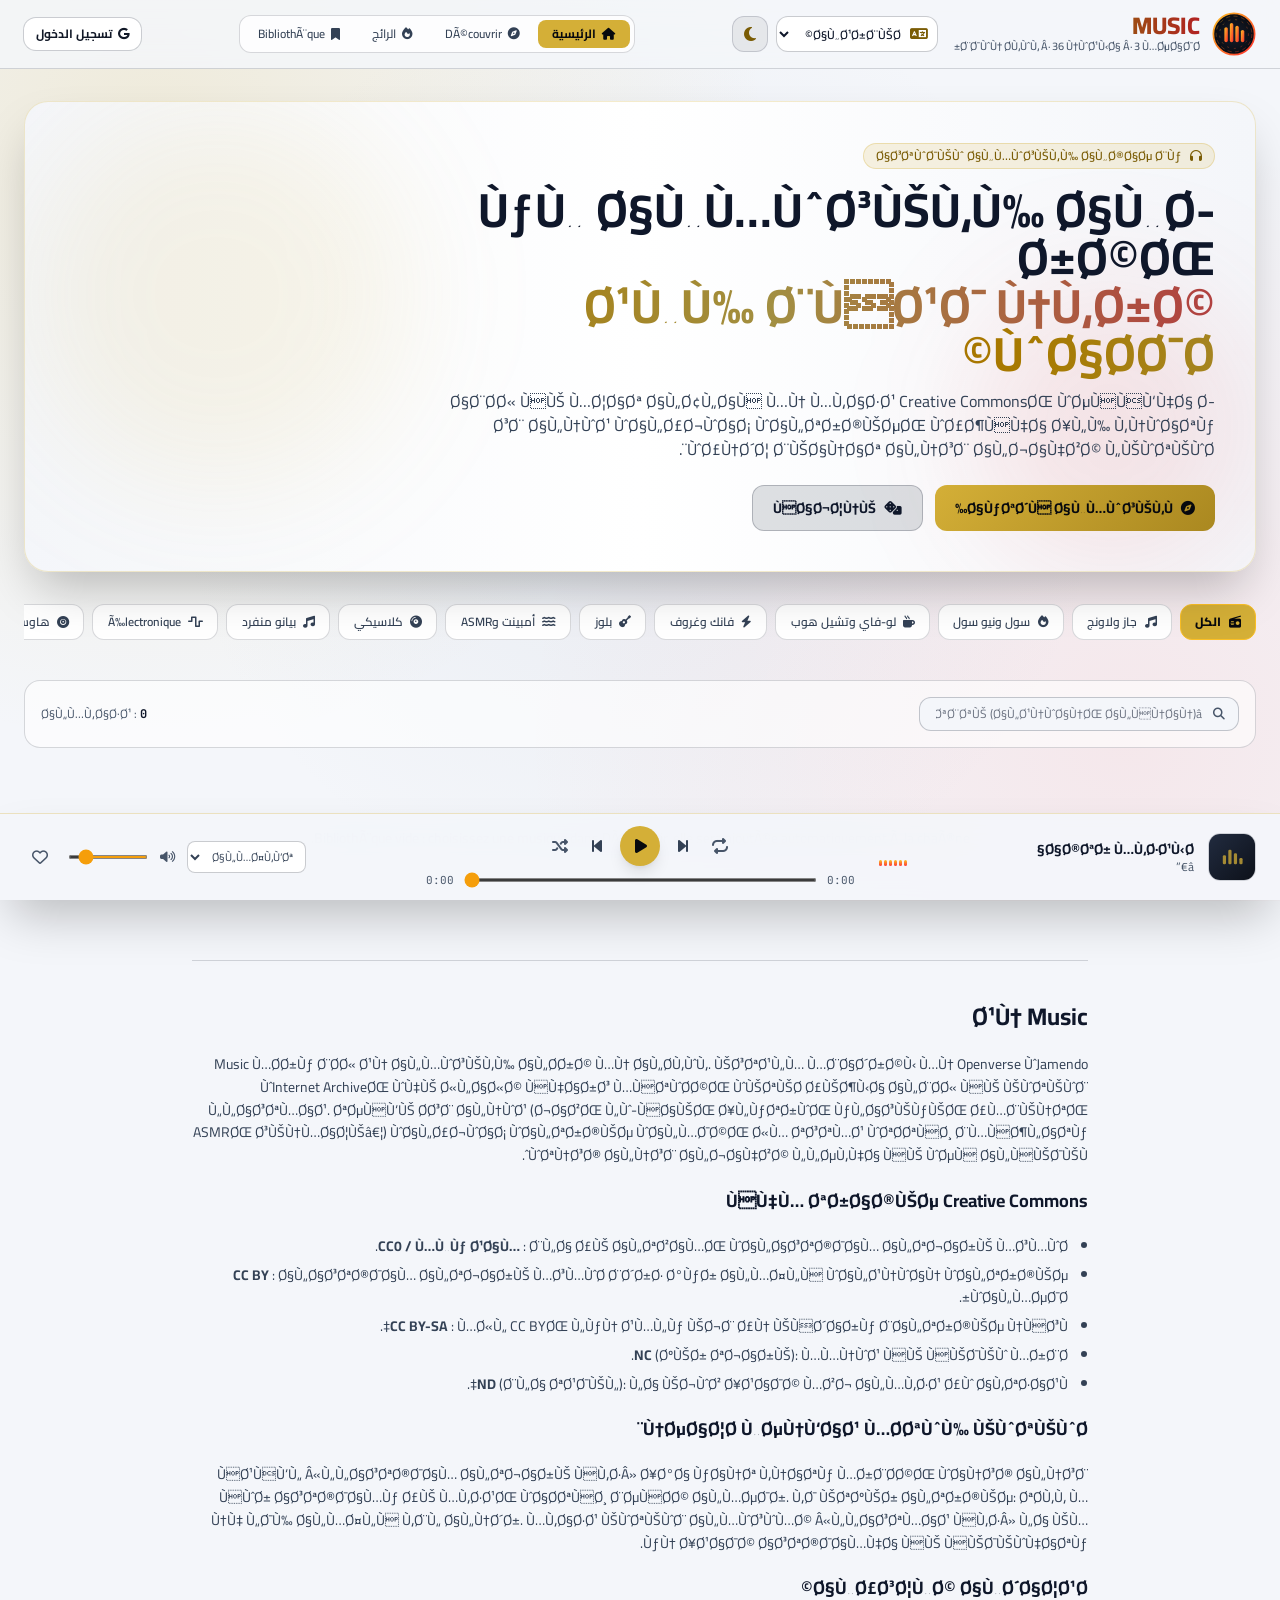
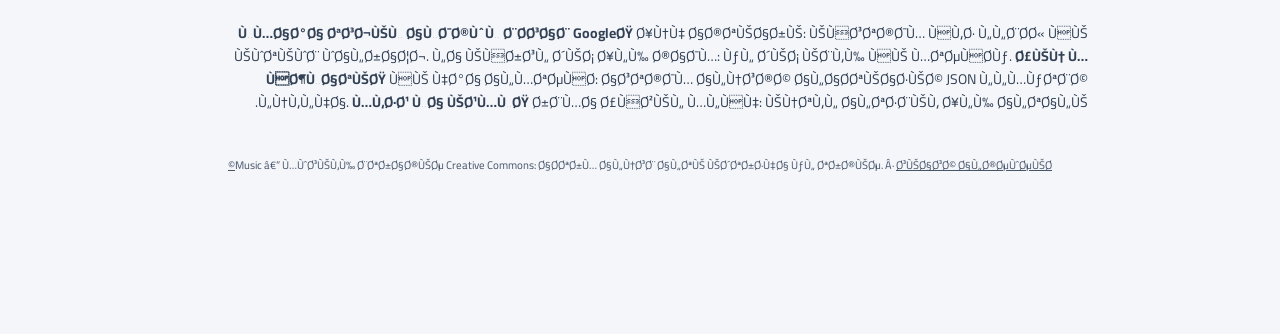
==== ar/index.html @ 9c39ab30 "Create index.html" ====
<!DOCTYPE html>
<html lang="ar" dir="rtl" data-ui="ar" class="dark"><head>
<meta charset="UTF-8">
<meta name="viewport" content="width=device-width, initial-scale=1.0">
<meta name="google-adsense-account" content="ca-pub-3266873353292561">
<title>Music â€” Ù…ÙˆØ³ÙŠÙ‚Ù‰ Ø¨Ø¯ÙˆÙ† Ø­Ù‚ÙˆÙ‚: Ø¬Ø§Ø²ØŒ Ù„Ùˆ-ÙØ§ÙŠØŒ Ø£Ù…Ø¨ÙŠÙŠÙ†ØªØŒ ASMR</title>
<meta name="description" content="Ø§Ø¨Ø­Ø« Ø¹Ù† Ù…ÙˆØ³ÙŠÙ‚Ù‰ Ø¨Ø¯ÙˆÙ† Ø­Ù‚ÙˆÙ‚ (Openverse ÙˆJamendo ÙˆInternet Archive): Ø¬Ø§Ø²ØŒ Ù„Ùˆ-ÙØ§ÙŠØŒ Ø£Ù…Ø¨ÙŠÙŠÙ†ØªØŒ ASMRØŒ Ø¹Ø±Ø¨ÙŠØŒ ÙØ±Ù†Ø³ÙŠØŒ Ø¥Ù†Ø¬Ù„ÙŠØ²ÙŠ. Ù†Ø³Ø¨ ÙŠÙˆØªÙŠÙˆØ¨ Ø¬Ø§Ù‡Ø²Ø© Ù„Ù„Ù†Ø³Ø®.">

<meta property="og:type" content="website">
<meta property="og:title" content="Music â€” Ù…ÙˆØ³ÙŠÙ‚Ù‰ Ø¨Ø¯ÙˆÙ† Ø­Ù‚ÙˆÙ‚: Ø¬Ø§Ø²ØŒ Ù„Ùˆ-ÙØ§ÙŠØŒ Ø£Ù…Ø¨ÙŠÙŠÙ†ØªØŒ ASMR">
<meta property="og:locale" content="fr_FR">
<meta name="theme-color" content="#07090E">
<script>(function(){try{var d=document.documentElement,th=localStorage.getItem("music_hub_theme");if(th!=="light"&&th!=="dark")th=(window.matchMedia&&matchMedia("(prefers-color-scheme: light)").matches)?"light":"dark";d.classList.toggle("light",th==="light");d.classList.toggle("dark",th!=="light")}catch(e){}})();</script>


<link rel="icon" href="data:image/svg+xml,%3Csvg xmlns='http://www.w3.org/2000/svg' viewBox='0 0 64 64'%3E%3Cdefs%3E%3ClinearGradient id='g' x1='0' y1='0' x2='1' y2='1'%3E%3Cstop offset='0' stop-color='%23FBBF24'/%3E%3Cstop offset='1' stop-color='%23FF2D2D'/%3E%3C/linearGradient%3E%3C/defs%3E%3Ccircle cx='32' cy='32' r='30' fill='%230D111A' stroke='url(%23g)' stroke-width='4'/%3E%3Crect x='19' y='28' width='5' height='16' rx='2.5' fill='url(%23g)'/%3E%3Crect x='29.5' y='18' width='5' height='26' rx='2.5' fill='url(%23g)'/%3E%3Crect x='40' y='24' width='5' height='20' rx='2.5' fill='url(%23g)'/%3E%3C/svg%3E">
<link rel="stylesheet" href="../tailwind.css">
<link rel="preconnect" href="https://fonts.googleapis.com">
<link rel="preconnect" href="https://fonts.gstatic.com" crossorigin="">
<link href="https://fonts.googleapis.com/css2?family=Cinzel:wght@600;700;800&amp;family=JetBrains+Mono:wght@400;500;600&amp;family=Plus+Jakarta+Sans:wght@300;400;500;600;700;800&amp;family=Cairo:wght@400;600;700;800&amp;display=swap" rel="stylesheet">
<link rel="stylesheet" href="https://cdnjs.cloudflare.com/ajax/libs/font-awesome/6.5.1/css/all.min.css">
<script src="https://accounts.google.com/gsi/client" async="" defer=""></script>
<style>
body{background-color:#07090E;color:#F3F4F6;
  background-image:radial-gradient(circle at 12% 15%,rgba(212,175,55,.09) 0%,transparent 45%),radial-gradient(circle at 88% 82%,rgba(255,0,0,.06) 0%,transparent 45%),radial-gradient(circle at 50% 50%,rgba(30,41,59,.15) 0%,transparent 60%);
  background-attachment:fixed;}
.glass-card{background:rgba(22,29,43,.75);backdrop-filter:blur(14px);-webkit-backdrop-filter:blur(14px);border:1px solid rgba(255,255,255,.08);transition:all .25s ease}
.glass-card:hover{border-color:rgba(212,175,55,.4);transform:translateY(-2px);box-shadow:0 15px 35px -10px rgba(0,0,0,.7)}
.glass-card.is-current{border-color:rgba(212,175,55,.7);box-shadow:0 0 0 1px rgba(212,175,55,.35),0 15px 35px -10px rgba(212,175,55,.2)}
.btn-youtube{background:linear-gradient(135deg,#FF0000,#C80000);box-shadow:0 4px 15px rgba(255,0,0,.25);transition:all .2s}
.btn-youtube:hover{background:linear-gradient(135deg,#FF1A1A,#E00000);transform:scale(1.02)}
.btn-gold{background:linear-gradient(135deg,#D4AF37,#AA8820);color:#07090E;transition:all .2s}
.btn-gold:hover{filter:brightness(1.1);transform:translateY(-1px)}
::-webkit-scrollbar{width:6px;height:6px}::-webkit-scrollbar-track{background:#07090E}::-webkit-scrollbar-thumb{background:#212B3F;border-radius:9999px}::-webkit-scrollbar-thumb:hover{background:#D4AF37}
.noscroll{scrollbar-width:none}.noscroll::-webkit-scrollbar{display:none}
/* Logo animÃ© */
.logo-disc{animation:spin 9s linear infinite;transform-origin:32px 32px}
.playing .logo-disc{animation-duration:2.4s}
.eq-bar{transform-box:fill-box;transform-origin:center bottom;animation:eq 1.1s ease-in-out infinite}
.eq-bar:nth-child(2){animation-delay:.2s}.eq-bar:nth-child(3){animation-delay:.45s}.eq-bar:nth-child(4){animation-delay:.1s}
@keyframes spin{to{transform:rotate(360deg)}}
@keyframes eq{0%,100%{transform:scaleY(.35)}50%{transform:scaleY(1)}}
/* Visualiseur */
.viz{display:flex;align-items:flex-end;gap:2px;height:18px}
.viz i{display:block;width:3px;border-radius:2px;background:linear-gradient(#FBBF24,#FF3B3B);height:30%;animation:eq 1s ease-in-out infinite;animation-play-state:paused}
.viz i:nth-child(2n){animation-duration:.8s}.viz i:nth-child(3n){animation-duration:1.3s}.viz i:nth-child(4n){animation-delay:.25s}
.is-playing .viz i{animation-play-state:running}
.skeleton{background:linear-gradient(90deg,#161D2B 25%,#212B3F 50%,#161D2B 75%);background-size:200% 100%;animation:sk 1.3s infinite}
@keyframes sk{to{background-position:-200% 0}}
.fade-in{animation:fi .35s ease both}@keyframes fi{from{opacity:0;transform:translateY(8px)}to{opacity:1;transform:none}}
.chip{padding:.5rem .9rem;border-radius:.75rem;font-size:.75rem;font-weight:600;white-space:nowrap;display:inline-flex;align-items:center;gap:.45rem;cursor:pointer;border:1px solid rgba(255,255,255,.1);background:rgba(13,17,26,.8);color:#d1d5db;transition:all .2s}
.chip:hover{color:#fff;border-color:rgba(212,175,55,.45)}
.chip.on{background:#D4AF37;border-color:#FBBF24;color:#07090E;font-weight:800}
.chip.mood.on{background:#FF3B3B;border-color:#FF6B6B;color:#fff}
.pill{font-size:.7rem;padding:.35rem .7rem;border-radius:9999px;border:1px solid rgba(255,255,255,.12);cursor:pointer;display:inline-flex;align-items:center;gap:.4rem;color:#d1d5db}
.pill.on{background:rgba(16,185,129,.15);border-color:rgba(16,185,129,.5);color:#6ee7b7}
input[type=range]{accent-color:#f59e0b}
</style>
<link rel="canonical" href="https://haykellaouiti-collab.github.io/music/ar/"><link rel="alternate" hreflang="fr" href="https://haykellaouiti-collab.github.io/music/fr/"><link rel="alternate" hreflang="en" href="https://haykellaouiti-collab.github.io/music/en/"><link rel="alternate" hreflang="ar" href="https://haykellaouiti-collab.github.io/music/ar/"><link rel="alternate" hreflang="x-default" href="https://haykellaouiti-collab.github.io/music/"><meta property="og:url" content="https://haykellaouiti-collab.github.io/music/ar/"><meta property="og:description" content="Ø§Ø¨Ø­Ø« Ø¹Ù† Ù…ÙˆØ³ÙŠÙ‚Ù‰ Ø¨Ø¯ÙˆÙ† Ø­Ù‚ÙˆÙ‚ (Openverse ÙˆJamendo ÙˆInternet Archive): Ø¬Ø§Ø²ØŒ Ù„Ùˆ-ÙØ§ÙŠØŒ Ø£Ù…Ø¨ÙŠÙŠÙ†ØªØŒ ASMRØŒ Ø¹Ø±Ø¨ÙŠØŒ ÙØ±Ù†Ø³ÙŠØŒ Ø¥Ù†Ø¬Ù„ÙŠØ²ÙŠ. Ù†Ø³Ø¨ ÙŠÙˆØªÙŠÙˆØ¨ Ø¬Ø§Ù‡Ø²Ø© Ù„Ù„Ù†Ø³Ø®."><meta property="og:site_name" content="Music"><meta property="og:locale:alternate" content="fr_FR"><meta property="og:locale:alternate" content="en_US"><script type="application/ld+json">{"@context":"https://schema.org","@type":"WebApplication","name":"Music â€” Ù…Ø±ÙƒØ² Ø§Ù„Ù…ÙˆØ³ÙŠÙ‚Ù‰ Ø§Ù„Ø­Ø±Ø©","url":"https://haykellaouiti-collab.github.io/music/ar/","inLanguage":"ar","description":"Ø§Ø¨Ø­Ø« Ø¹Ù† Ù…ÙˆØ³ÙŠÙ‚Ù‰ Ø¨Ø¯ÙˆÙ† Ø­Ù‚ÙˆÙ‚ (Openverse ÙˆJamendo ÙˆInternet Archive): Ø¬Ø§Ø²ØŒ Ù„Ùˆ-ÙØ§ÙŠØŒ Ø£Ù…Ø¨ÙŠÙŠÙ†ØªØŒ ASMRØŒ Ø¹Ø±Ø¨ÙŠØŒ ÙØ±Ù†Ø³ÙŠØŒ Ø¥Ù†Ø¬Ù„ÙŠØ²ÙŠ. Ù†Ø³Ø¨ ÙŠÙˆØªÙŠÙˆØ¨ Ø¬Ø§Ù‡Ø²Ø© Ù„Ù„Ù†Ø³Ø®.","applicationCategory":"MultimediaApplication","operatingSystem":"Any","offers":{"@type":"Offer","price":"0","priceCurrency":"USD"}}</script></head>
<body class="min-h-screen flex flex-col antialiased selection:bg-gold-500 selection:text-obsidian-950 pb-32">

<div id="toast-container" class="fixed top-24 right-5 z-[90] flex flex-col gap-2 max-w-sm w-full pointer-events-none px-4 sm:px-0"></div>

<!-- HEADER -->
<header class="sticky top-0 z-40 border-b border-white/10 bg-obsidian-950/85 backdrop-blur-md">
  <div class="max-w-7xl mx-auto px-4 sm:px-6 py-3 flex items-center justify-between gap-4">
    <div class="flex items-center gap-3 sm:gap-4 shrink-0">
    <div class="flex items-center gap-3 shrink-0" id="brand">
      <svg id="logo" class="w-11 h-11" viewBox="0 0 64 64" aria-label="Ø´Ø¹Ø§Ø± Music">
        <defs>
          <linearGradient id="lg" x1="0" y1="0" x2="1" y2="1"><stop offset="0" stop-color="#FBBF24"></stop><stop offset="1" stop-color="#FF2D2D"></stop></linearGradient>
          <radialGradient id="lbg" cx=".5" cy=".5" r=".6"><stop offset="0" stop-color="#161D2B"></stop><stop offset="1" stop-color="#07090E"></stop></radialGradient>
        </defs>
        <circle cx="32" cy="32" r="30" fill="url(#lbg)" stroke="url(#lg)" stroke-width="2.5"></circle>
        <g class="logo-disc" fill="none" stroke="url(#lg)" stroke-opacity=".45" stroke-width="1">
          <circle cx="32" cy="32" r="26" stroke-dasharray="6 5"></circle><circle cx="32" cy="32" r="21" stroke-dasharray="3 7"></circle>
        </g>
        <g fill="url(#lg)">
          <rect class="eq-bar" x="18" y="22" width="5" height="22" rx="2.5"></rect>
          <rect class="eq-bar" x="26" y="16" width="5" height="28" rx="2.5"></rect>
          <rect class="eq-bar" x="34" y="20" width="5" height="24" rx="2.5"></rect>
          <rect class="eq-bar" x="42" y="26" width="5" height="18" rx="2.5"></rect>
        </g>
      </svg>
      <div class="hidden min-[430px]:block">
        <span class="font-display font-extrabold text-2xl tracking-[0.2em] text-transparent bg-clip-text bg-gradient-to-r from-gold-300 via-gold-500 to-red-500 block leading-none">MUSIC</span>
        <span class="hidden sm:block text-[11px] text-gray-400 font-medium">Ø¨Ø¯ÙˆÙ† Ø­Ù‚ÙˆÙ‚ Â· 36 Ù†ÙˆØ¹Ù‹Ø§ Â· 3 Ù…ØµØ§Ø¯Ø±</span>
      </div>
    </div>
    <div class="flex items-center gap-2" id="ui-controls">
      <label class="relative flex items-center" translate="no">
        <i class="fa-solid fa-language absolute start-2.5 text-gold-400 text-sm pointer-events-none" aria-hidden="true"></i>
        <select id="ui-lang" aria-label="Ø§Ù„Ù„ØºØ© / Language" class="ps-8 pe-3 h-9 rounded-xl bg-obsidian-900 border border-white/15 text-white text-xs font-semibold cursor-pointer hover:border-gold-500/50 focus:outline-none focus:border-gold-500">
          <option value="fr">FranÃ§ais</option>
          <option value="en">English</option>
          <option value="ar" selected="">Ø§Ù„Ø¹Ø±Ø¨ÙŠØ©</option>
        </select>
      </label>
      <button id="theme-btn" type="button" title="Ø§Ù„ÙˆØ¶Ø¹ Ø§Ù„Ù†Ù‡Ø§Ø±ÙŠ" aria-label="Ø§Ù„ÙˆØ¶Ø¹ Ø§Ù„Ù†Ù‡Ø§Ø±ÙŠ" class="w-9 h-9 rounded-xl bg-white/5 hover:bg-white/15 border border-white/10 text-gold-400 flex items-center justify-center"><i class="fa-solid fa-sun" aria-hidden="true"></i></button>
    </div>
    </div>

    <nav id="nav-desktop" class="hidden md:flex items-center gap-1 p-1 bg-obsidian-900/80 border border-white/10 rounded-xl"></nav>

    <div class="flex items-center gap-2.5 shrink-0">
      <div id="admin-actions" class="hidden items-center gap-2.5">
        <div class="hidden lg:flex flex-col text-right pr-2 border-r border-white/10">
          <span class="text-[10px] text-gray-400 uppercase tracking-wider">Ø§Ù„Ø§Ø³ØªÙ…Ø§Ø¹Ø§Øª</span>
          <span class="font-mono text-xs font-bold text-emerald-400" id="header-subs-total">0</span>
        </div>
        <button onclick="openChannelModal()" class="btn-gold px-3 py-2 rounded-xl text-xs font-bold flex items-center gap-1.5">
          <i class="fa-solid fa-plus" aria-hidden="true"></i><span class="hidden sm:inline">Ù‚Ù†Ø§Ø©</span>
        </button>
      </div>
      <div id="user-area" class="hidden items-center gap-2"></div>
    </div>
  </div>
  <div id="nav-mobile" class="md:hidden flex items-center justify-around border-t border-white/10 px-2 py-2 bg-obsidian-950 text-xs"></div>
</header>

<main class="flex-grow max-w-7xl w-full mx-auto px-4 sm:px-6 py-8">

<!-- ACCUEIL -->
<section id="tab-home" class="space-y-8">
  <div class="relative rounded-3xl p-6 sm:p-10 border border-gold-500/25 bg-gradient-to-r from-obsidian-950 via-obsidian-900 to-obsidian-950 overflow-hidden shadow-2xl">
    <div class="absolute top-0 right-0 w-96 h-96 bg-gold-500/10 rounded-full blur-3xl pointer-events-none"></div>
    <div class="absolute bottom-0 left-0 w-72 h-72 bg-red-600/10 rounded-full blur-3xl pointer-events-none"></div>
    <div class="relative z-10 max-w-3xl">
      <div class="inline-flex items-center gap-2 px-3 py-1 rounded-full bg-gold-500/15 border border-gold-500/30 text-gold-400 text-xs font-semibold mb-4"><i class="fa-solid fa-headphones" aria-hidden="true"></i> Ø§Ø³ØªÙˆØ¯ÙŠÙˆ Ø§Ù„Ù…ÙˆØ³ÙŠÙ‚Ù‰ Ø§Ù„Ø®Ø§Øµ Ø¨Ùƒ</div>
      <h1 class="font-display text-3xl sm:text-5xl font-bold text-white tracking-tight leading-tight mb-3">ÙƒÙ„ Ø§Ù„Ù…ÙˆØ³ÙŠÙ‚Ù‰ Ø§Ù„Ø­Ø±Ø©ØŒ<br><span class="text-transparent bg-clip-text bg-gradient-to-r from-gold-400 via-amber-200 to-red-400">Ø¹Ù„Ù‰ Ø¨ÙØ¹Ø¯ Ù†Ù‚Ø±Ø© ÙˆØ§Ø­Ø¯Ø©</span></h1>
      <p class="text-gray-300 text-sm sm:text-base leading-relaxed mb-6">Ø§Ø¨Ø­Ø« ÙÙŠ Ù…Ø¦Ø§Øª Ø§Ù„Ø¢Ù„Ø§Ù Ù…Ù† Ù…Ù‚Ø§Ø·Ø¹ Creative CommonsØŒ ÙˆØµÙÙÙ‘Ù‡Ø§ Ø­Ø³Ø¨ Ø§Ù„Ù†ÙˆØ¹ ÙˆØ§Ù„Ø£Ø¬ÙˆØ§Ø¡ ÙˆØ§Ù„ØªØ±Ø®ÙŠØµØŒ ÙˆØ£Ø¶ÙÙ‡Ø§ Ø¥Ù„Ù‰ Ù‚Ù†ÙˆØ§ØªÙƒ ÙˆØ£Ù†Ø´Ø¦ Ø¨ÙŠØ§Ù†Ø§Øª Ø§Ù„Ù†Ø³Ø¨ Ø§Ù„Ø¬Ø§Ù‡Ø²Ø© Ù„ÙŠÙˆØªÙŠÙˆØ¨.</p>
      <div class="flex flex-wrap gap-3">
        <button onclick="switchTab('discover')" class="btn-gold px-5 py-3 rounded-xl text-sm font-bold flex items-center gap-2"><i class="fa-solid fa-compass" aria-hidden="true"></i> Ø§ÙƒØªØ´Ù Ø§Ù„Ù…ÙˆØ³ÙŠÙ‚Ù‰</button>
        <button onclick="surpriseMe()" class="px-5 py-3 rounded-xl text-sm font-bold flex items-center gap-2 bg-white/10 hover:bg-white/15 border border-white/15"><i class="fa-solid fa-dice" aria-hidden="true"></i> ÙØ§Ø¬Ø¦Ù†ÙŠ</button>
      </div>
    </div>
  </div>

  <div class="flex items-center gap-2 overflow-x-auto pb-2 noscroll" id="home-genres"></div>

  <div class="flex flex-col sm:flex-row items-center justify-between gap-4 p-4 rounded-2xl bg-obsidian-900/60 border border-white/10">
    <div class="relative w-full sm:w-80">
      <i class="fa-solid fa-magnifying-glass text-gray-400 absolute left-3.5 top-1/2 -translate-y-1/2 text-xs" aria-hidden="true"></i>
      <input id="home-search" aria-label="ØªØµÙÙŠØ© Ù…ÙƒØªØ¨ØªÙŠ" type="text" oninput="renderHome()" placeholder="ØªØµÙÙŠØ© Ù…ÙƒØªØ¨ØªÙŠ (Ø§Ù„Ø¹Ù†ÙˆØ§Ù†ØŒ Ø§Ù„ÙÙ†Ø§Ù†)â€¦" class="w-full pl-9 pr-4 py-2 rounded-xl bg-obsidian-950 border border-white/15 text-white placeholder-gray-500 text-xs focus:outline-none focus:border-gold-500">
    </div>
    <div class="flex items-center gap-4 text-xs text-gray-400">
      <span>Ø§Ù„Ù…Ù‚Ø§Ø·Ø¹ : <strong class="text-white font-mono" id="home-count">0</strong></span>
      <button id="home-online-btn" onclick="exploreGenreOnline()" class="btn-gold px-3 py-1.5 rounded-lg font-bold text-[11px]"><i class="fa-solid fa-earth-europe mr-1" aria-hidden="true"></i> Ø§Ø³ØªÙƒØ´Ù Ù‡Ø°Ø§ Ø§Ù„Ù†ÙˆØ¹ Ø¹Ø¨Ø± Ø§Ù„Ø¥Ù†ØªØ±Ù†Øª</button>
    </div>
  </div>
  <div id="home-grid" class="grid grid-cols-1 md:grid-cols-2 lg:grid-cols-3 gap-6"></div>
</section>

<!-- DÃ‰COUVRIR -->
<section id="tab-discover" class="hidden space-y-6">
  <div class="rounded-3xl p-6 sm:p-8 border border-white/10 bg-obsidian-900/80 space-y-5">
    <div class="flex flex-col md:flex-row md:items-end justify-between gap-4">
      <div>
        <div class="inline-flex items-center gap-2 px-3 py-1 rounded-full bg-emerald-500/15 border border-emerald-500/30 text-emerald-400 text-xs font-semibold mb-2"><i class="fa-solid fa-globe" aria-hidden="true"></i> Ø¨Ø­Ø« Ù…Ø¨Ø§Ø´Ø± Ù…ØªØ¹Ø¯Ø¯ Ø§Ù„Ù…ØµØ§Ø¯Ø±</div>
        <h2 class="font-display text-2xl sm:text-3xl font-bold text-white">Ø§ÙƒØªØ´Ù</h2>
        <p class="text-xs text-gray-400 mt-1">ØªØ£ØªÙŠ Ø§Ù„Ù†ØªØ§Ø¦Ø¬ Ù…Ø¨Ø§Ø´Ø±Ø©Ù‹ Ù…Ù† ÙÙ‡Ø§Ø±Ø³ Ù…ÙØªÙˆØ­Ø©. ØªØ­Ù‚Ù‚ Ø¯Ø§Ø¦Ù…Ù‹Ø§ Ù…Ù† Ø§Ù„ØªØ±Ø®ÙŠØµ Ù‚Ø¨Ù„ Ø§Ù„Ù†Ø´Ø±.</p>
      </div>
      <div class="flex gap-2">
        <button onclick="surpriseMe()" class="px-4 py-2.5 rounded-xl text-xs font-bold bg-white/10 hover:bg-white/15 border border-white/15 flex items-center gap-2"><i class="fa-solid fa-dice" aria-hidden="true"></i> ÙØ§Ø¬Ø¦Ù†ÙŠ</button>
        <button onclick="openYTMusic()" class="px-4 py-2.5 rounded-xl text-xs font-bold bg-red-600/15 hover:bg-red-600 text-red-400 hover:text-white border border-red-500/30 flex items-center gap-2"><i class="fa-brands fa-youtube" aria-hidden="true"></i> Ø§ÙØªØ­ ÙÙŠ YouTube Music</button>
        <button onclick="openImportModal()" class="btn-gold px-4 py-2.5 rounded-xl font-bold text-xs flex items-center gap-2"><i class="fa-solid fa-link" aria-hidden="true"></i> Ø§Ø³ØªÙŠØ±Ø§Ø¯ Ø±Ø§Ø¨Ø·</button>
      </div>
    </div>

    <form onsubmit="event.preventDefault();runSearch(true)" class="flex gap-2">
      <div class="relative flex-1">
        <i class="fa-solid fa-magnifying-glass text-gray-400 absolute left-4 top-1/2 -translate-y-1/2 text-sm" aria-hidden="true"></i>
        <input id="q" aria-label="Ø§Ø¨Ø­Ø« Ø¹Ù† Ù…ÙˆØ³ÙŠÙ‚Ù‰" type="search" list="q-hist" autocomplete="off" placeholder="Ø¢Ù„Ø©ØŒ Ø£Ø¬ÙˆØ§Ø¡ØŒ ÙÙ†Ø§Ù†ØŒ Ø¹Ù†ÙˆØ§Ù†â€¦ (Ù…Ø«Ø§Ù„: piano rainØŒ saxophoneØŒ 80s synth)" class="w-full pl-11 pr-4 py-3.5 rounded-2xl bg-obsidian-950 border border-white/15 text-white placeholder-gray-500 text-sm focus:outline-none focus:border-gold-500">
        <datalist id="q-hist"></datalist>
      </div>
      <button class="btn-gold px-6 rounded-2xl font-bold text-sm flex items-center gap-2"><i class="fa-solid fa-magnifying-glass" aria-hidden="true"></i><span class="hidden sm:inline">Ø¨Ø­Ø«</span></button>
    </form>

    <div>
      <div class="text-[10px] uppercase tracking-wider text-gray-400 mb-2 font-semibold">Ù„ØºØ© Ø§Ù„Ø£ØºØ§Ù†ÙŠ</div>
      <div id="lang-chips" class="flex flex-wrap gap-2"></div>
    </div>
    <div>
      <div class="text-[10px] uppercase tracking-wider text-gray-400 mb-2 font-semibold">Ø§Ù„Ø£Ù†ÙˆØ§Ø¹</div>
      <div id="genre-chips" class="flex flex-wrap gap-2"></div>
    </div>
    <div>
      <div class="text-[10px] uppercase tracking-wider text-gray-400 mb-2 font-semibold">Ø§Ù„Ø£Ø¬ÙˆØ§Ø¡</div>
      <div id="mood-chips" class="flex flex-wrap gap-2"></div>
    </div>

    <div class="grid grid-cols-2 md:grid-cols-5 gap-3 pt-4 border-t border-white/10 items-end">
      <label class="text-[11px] text-gray-400">Ø§Ù„ØªØ±Ø®ÙŠØµ
        <select id="f-license" onchange="applyFilters()" class="mt-1 w-full px-3 py-2 rounded-xl bg-obsidian-950 border border-white/15 text-white text-xs">
          <option value="all">Ø§Ù„ÙƒÙ„ (CC)</option><option value="cc0">CC0 / Ù…Ù„Ùƒ Ø¹Ø§Ù…</option><option value="by">CC BY</option><option value="by-sa">CC BY-SA</option>
        </select></label>
      <label class="text-[11px] text-gray-400">Ø£Ù‚Ù„ Ù…Ø¯Ø©
        <select id="f-dur" onchange="applyFilters()" class="mt-1 w-full px-3 py-2 rounded-xl bg-obsidian-950 border border-white/15 text-white text-xs">
          <option value="0">Ø§Ù„ÙƒÙ„</option><option value="60">&gt; 1 Ø¯</option><option value="180">&gt; 3 Ø¯</option><option value="600">&gt; 10 Ø¯</option><option value="1800">&gt; 30 Ø¯</option>
        </select></label>
      <label class="text-[11px] text-gray-400">Ø§Ù„ØªØ±ØªÙŠØ¨
        <select id="f-sort" onchange="applyFilters()" class="mt-1 w-full px-3 py-2 rounded-xl bg-obsidian-950 border border-white/15 text-white text-xs">
          <option value="rel">Ø§Ù„ØµÙ„Ø© (Ù…Ø®ØªÙ„Ø·)</option><option value="dur-desc">Ø§Ù„Ø£Ø·ÙˆÙ„</option><option value="dur-asc">Ø§Ù„Ø£Ù‚ØµØ±</option><option value="title">Ø§Ù„Ø¹Ù†ÙˆØ§Ù† Ø£â†ÙŠ</option>
        </select></label>
      <label class="flex items-center gap-2 text-[11px] text-gray-300 cursor-pointer md:col-span-1"><input id="f-commercial" type="checkbox" checked="" onchange="runSearch(true)" class="rounded"> Ù„Ù„Ø§Ø³ØªØ®Ø¯Ø§Ù… Ø§Ù„ØªØ¬Ø§Ø±ÙŠ ÙÙ‚Ø· <span class="text-gray-400">(Ø£Ù„ØºÙ Ø§Ù„ØªØ­Ø¯ÙŠØ¯ Ù„ØªØ¶Ù…ÙŠÙ† Ù…Ù‚Ø§Ø·Ø¹ Ø§Ù„Ø§Ø³ØªÙ…Ø§Ø¹ ÙÙ‚Ø· Ù…Ù† ÙŠÙˆØªÙŠÙˆØ¨)</span></label>
      <div class="flex flex-wrap gap-2 justify-end" id="source-pills"></div>
    </div>
    <details class="text-xs text-gray-400">
      <summary class="cursor-pointer text-gold-400 font-semibold">Ø¥Ø¹Ø¯Ø§Ø¯Ø§Øª Ø§Ù„Ù…ØµØ§Ø¯Ø± (Ù…ÙØªØ§Ø­ Jamendo Ø§Ø®ØªÙŠØ§Ø±ÙŠ)</summary>
      <div class="mt-3 grid md:grid-cols-2 gap-3">
        <label>Ù…Ø¹Ø±Ù‘Ù Ø¹Ù…ÙŠÙ„ Jamendo (Ù…Ø¬Ø§Ù†ÙŠ Ø¹Ù„Ù‰ developer.jamendo.com)
          <input id="jamendo-key" type="text" placeholder="Ù…Ø«Ø§Ù„: 1a2b3c4d" onchange="saveSettings()" class="mt-1 w-full px-3 py-2 rounded-xl bg-obsidian-950 border border-white/15 text-white text-xs font-mono"></label>
        <p class="text-[11px] leading-relaxed self-end">ÙŠØ¹Ù…Ù„ Openverse ÙˆInternet Archive Ø¨Ø¯ÙˆÙ† Ù…ÙØªØ§Ø­. ÙŠØ¶ÙŠÙ Jamendo Ø¢Ù„Ø§Ù Ø§Ù„Ù…Ù‚Ø§Ø·Ø¹ Ù„ÙÙ†Ø§Ù†ÙŠÙ† Ù…Ø³ØªÙ‚Ù„ÙŠÙ† Ù„ÙƒÙ†Ù‡ ÙŠØªØ·Ù„Ø¨ Ù…ÙØªØ§Ø­Ù‹Ø§ØŒ ÙƒÙ…Ø§ Ø£Ù† Ø§Ø³ØªØ®Ø¯Ø§Ù…Ù‡ Ø§Ù„ØªØ¬Ø§Ø±ÙŠ (Ù‚Ù†Ø§Ø© Ù…Ø±Ø¨Ø­Ø©) ÙŠØªØ·Ù„Ø¨ ØªØ±Ø®ÙŠØµ Jamendo: Ø§Ù„Ù…ØµØ¯Ø± Ù…Ø¹Ø·Ù‘Ù„ Ø§ÙØªØ±Ø§Ø¶ÙŠÙ‹Ø§. Ø­ØµØ© Openverse Ø§Ù„Ù…Ø¬Ù‡ÙˆÙ„Ø© Ù…Ø­Ø¯ÙˆØ¯Ø©: Ø¹Ù†Ø¯ Ø¸Ù‡ÙˆØ± Ø§Ù„Ø®Ø·Ø£ 429 Ø§Ù†ØªØ¸Ø± Ø¯Ù‚ÙŠÙ‚Ø©.</p>
      </div>
    </details>
  </div>

  <div class="flex items-center justify-between text-xs text-gray-400"><div id="search-status">Ø§Ø¨Ø¯Ø£ Ø§Ù„Ø¨Ø­Ø« Ø£Ùˆ Ø§Ø®ØªØ± Ù†ÙˆØ¹Ù‹Ø§.</div><div id="result-count" class="font-mono"></div></div>
  <div id="discover-grid" class="grid grid-cols-1 md:grid-cols-2 xl:grid-cols-3 gap-4"></div>
  <div class="text-center"><button id="more-btn" onclick="runSearch(false)" class="hidden px-6 py-3 rounded-xl bg-white/10 hover:bg-white/15 border border-white/15 text-sm font-bold"><i class="fa-solid fa-angles-down mr-2" aria-hidden="true"></i> ØªØ­Ù…ÙŠÙ„ Ø§Ù„Ù…Ø²ÙŠØ¯ Ù…Ù† Ø§Ù„Ù†ØªØ§Ø¦Ø¬</button></div>
</section>

<!-- TENDANCES (Ã©coute et visionnage uniquement) -->
<section id="tab-trending" class="hidden space-y-6">
  <div class="rounded-3xl p-6 sm:p-8 border border-white/10 bg-obsidian-900/80 space-y-4">
    <div class="inline-flex items-center gap-2 px-3 py-1 rounded-full bg-sky-500/15 border border-sky-500/30 text-sky-300 text-xs font-semibold"><i class="fa-solid fa-eye" aria-hidden="true"></i> Ù„Ù„Ø§Ø³ØªÙ…Ø§Ø¹ ÙˆØ§Ù„Ù…Ø´Ø§Ù‡Ø¯Ø© ÙÙ‚Ø·</div>
    <h2 class="font-display text-2xl sm:text-3xl font-bold text-white">Ø§Ù„Ù…ÙˆØ³ÙŠÙ‚Ù‰ Ø§Ù„Ø±Ø§Ø¦Ø¬Ø©</h2>
    <p class="text-xs text-gray-400 max-w-3xl">Ø£ÙƒØ«Ø± Ø§Ù„Ù…Ù‚Ø§Ø·Ø¹ Ø§Ø³ØªÙ…Ø§Ø¹Ù‹Ø§ Ø­Ø§Ù„ÙŠÙ‹Ø§ Ø¹Ù„Ù‰ ÙŠÙˆØªÙŠÙˆØ¨ØŒ Ø­Ø³Ø¨ Ø§Ù„Ù„ØºØ©. ØªÙØ´ØºÙŽÙ‘Ù„ ÙÙŠ Ù…Ø´ØºÙ‘Ù„ ÙŠÙˆØªÙŠÙˆØ¨ Ø§Ù„Ø±Ø³Ù…ÙŠ: Ù„Ø§ ØªÙØ¶Ø§Ù Ø£Ø¨Ø¯Ù‹Ø§ Ø¥Ù„Ù‰ Ù‚Ù†ÙˆØ§ØªÙƒ Ø£Ùˆ Ù…ÙƒØªØ¨ØªÙƒØŒ ÙˆÙ„Ø§ ÙŠÙ…ÙƒÙ† Ø¥Ø¹Ø§Ø¯Ø© Ø§Ø³ØªØ®Ø¯Ø§Ù…Ù‡Ø§ ÙÙŠ ÙÙŠØ¯ÙŠÙˆÙ‡Ø§ØªÙƒ.</p>
    <div id="trend-lang" class="flex flex-wrap gap-2"></div>
  </div>
  <div id="trend-status" class="text-xs text-gray-400"></div>
  <div id="trend-grid" class="grid grid-cols-1 md:grid-cols-2 xl:grid-cols-3 gap-4"></div>
  <div class="text-center"><button id="trend-more" onclick="loadTrending(false)" class="hidden px-6 py-3 rounded-xl bg-white/10 hover:bg-white/15 border border-white/15 text-sm font-bold"><i class="fa-solid fa-angles-down mr-2" aria-hidden="true"></i> ØªØ­Ù…ÙŠÙ„ Ø§Ù„Ù…Ø²ÙŠØ¯</button></div>
</section>

<!-- BIBLIOTHÃˆQUE -->
<section id="tab-library" class="hidden space-y-6">
  <div class="rounded-3xl p-6 sm:p-8 border border-white/10 bg-obsidian-900/80">
    <div class="flex flex-col md:flex-row md:items-center justify-between gap-4">
      <div>
        <h2 class="font-display text-2xl sm:text-3xl font-bold text-white">Ù…ÙƒØªØ¨ØªÙŠ</h2>
        <p class="text-xs text-gray-400 mt-1">Ø§Ù„Ù…ÙØ¶Ù„Ø© ÙˆØ§Ù„Ù…Ù‚Ø§Ø·Ø¹ Ø§Ù„Ù…Ø¶Ø§ÙØ© Ø¥Ù„Ù‰ Ù‚Ù†ÙˆØ§ØªÙƒ ÙˆØ§Ù„Ù†Ø³Ø¨ ÙˆØ§Ù„Ù†Ø³Ø® Ø§Ù„Ø§Ø­ØªÙŠØ§Ø·ÙŠ.</p>
      </div>
      <div class="flex flex-wrap gap-2">
        <button onclick="copyAllCredits()" class="btn-gold px-4 py-2.5 rounded-xl text-xs font-bold"><i class="fa-solid fa-copy mr-1.5" aria-hidden="true"></i> Ù†Ø³Ø¨ ÙŠÙˆØªÙŠÙˆØ¨</button>
        <button onclick="exportBackup()" class="px-4 py-2.5 rounded-xl text-xs font-bold bg-white/10 hover:bg-white/15"><i class="fa-solid fa-download mr-1.5" aria-hidden="true"></i> Ù†Ø³Ø®Ø© JSON</button>
        <label class="px-4 py-2.5 rounded-xl text-xs font-bold bg-white/10 hover:bg-white/15 cursor-pointer"><i class="fa-solid fa-upload mr-1.5" aria-hidden="true"></i> Ø§Ø³ØªØ¹Ø§Ø¯Ø©<input type="file" accept="application/json" class="hidden" onchange="importBackup(this)"></label>
      </div>
    </div>
    <div class="flex gap-2 mt-5" id="lib-tabs"></div>
  </div>
  <div id="library-grid" class="grid grid-cols-1 md:grid-cols-2 xl:grid-cols-3 gap-4"></div>
</section>

<!-- CHAÃŽNES -->
<section id="tab-channels" class="hidden space-y-8">
  <div class="rounded-3xl p-6 sm:p-8 border border-white/10 bg-obsidian-900/80">
    <div class="flex flex-col md:flex-row md:items-center justify-between gap-4 pb-6 border-b border-white/10">
      <div>
        <h2 class="font-display text-2xl sm:text-3xl font-bold text-white">Ù‚Ù†ÙˆØ§ØªÙŠ Ø¹Ù„Ù‰ ÙŠÙˆØªÙŠÙˆØ¨</h2>
        <p class="text-xs text-gray-300 mt-1 max-w-2xl">ÙŠÙØ¶Ø§Ù Ø§Ù„Ù…Ø¹Ø§Ù…Ù„ <code class="text-gold-400 bg-black/40 px-1 rounded font-mono text-[11px]">?sub_confirmation=1</code> ØªÙ„Ù‚Ø§Ø¦ÙŠÙ‹Ø§ Ø¥Ù„Ù‰ Ø§Ù„Ø±ÙˆØ§Ø¨Ø·.</p>
      </div>
      <button onclick="openChannelModal()" class="btn-gold font-bold text-xs px-4 py-2.5 rounded-xl flex items-center gap-2"><i class="fa-solid fa-plus" aria-hidden="true"></i> Ø¥Ø¶Ø§ÙØ© Ù‚Ù†Ø§Ø©</button>
    </div>
    <div class="grid grid-cols-1 sm:grid-cols-3 gap-4 mt-6">
      <div class="p-4 rounded-2xl bg-obsidian-950/70 border border-white/10"><span class="text-[10px] text-gray-400 uppercase tracking-wider block">Ø§Ù„Ù‚Ù†ÙˆØ§Øª</span><span class="text-2xl font-bold font-mono text-white" id="kpi-channel-count">0</span></div>
      <div class="p-4 rounded-2xl bg-obsidian-950/70 border border-white/10"><span class="text-[10px] text-gray-400 uppercase tracking-wider block">Ø§Ù„ÙÙŠØ¯ÙŠÙˆÙ‡Ø§Øª Ø§Ù„Ù…Ø´ØºÙ‘Ù„Ø©</span><span class="text-2xl font-bold font-mono text-emerald-400" id="kpi-subs-gained">+0</span></div>
      <div class="p-4 rounded-2xl bg-obsidian-950/70 border border-white/10"><span class="text-[10px] text-gray-400 uppercase tracking-wider block">Ø§Ù„Ø¬Ù…Ù‡ÙˆØ± Ø§Ù„ØªÙ‚Ø¯ÙŠØ±ÙŠ</span><span class="text-2xl font-bold font-mono text-gold-400" id="kpi-audience-total">0</span></div>
    </div>
  </div>
  <div class="rounded-3xl p-6 sm:p-8 border border-gold-500/30 bg-obsidian-900/80 space-y-5">
    <div>
      <h3 class="font-display text-xl font-bold text-white">Ø¥Ø¹Ø¯Ø§Ø¯Ø§Øª Ø§Ù„Ø´Ø¨ÙƒØ© (Ø§Ù„Ù…Ø³Ø¤ÙˆÙ„)</h3>
      <p class="text-xs text-gray-400 mt-1">ØªÙØ­ÙØ¸ Ù‡Ø°Ù‡ Ø§Ù„Ø¥Ø¹Ø¯Ø§Ø¯Ø§Øª ÙÙŠ Ù‡Ø°Ø§ Ø§Ù„Ù…ØªØµÙØ­. Ù„ØªØ·Ø¨ÙŠÙ‚Ù‡Ø§ Ø¹Ù„Ù‰ Ø²ÙˆÙ‘Ø§Ø±ÙƒØŒ Ø§Ù†Ù‚Ø± Â«ØªØµØ¯ÙŠØ± Ø§Ù„Ø¥Ø¹Ø¯Ø§Ø¯Ø§ØªÂ» ÙˆØ¶Ø¹ Ø§Ù„Ù…Ù„Ù <code class="text-gold-400">music_config.json</code> Ø¨Ø¬ÙˆØ§Ø± Ø§Ù„ØµÙØ­Ø©.</p>
    </div>
    <div class="grid md:grid-cols-2 gap-4 text-xs text-gray-300">
      <label>Ù…Ø¹Ø±Ù‘Ù Ø¹Ù…ÙŠÙ„ Google OAuth
        <input id="cfg-client" placeholder="1234567890-abc.apps.googleusercontent.com" class="mt-1 w-full px-3 py-2.5 rounded-xl bg-obsidian-950 border border-white/15 text-white font-mono text-[11px]"></label>
      <label>Ø¹Ù†Ø§ÙˆÙŠÙ† Ø¨Ø±ÙŠØ¯ Ø§Ù„Ù…Ø³Ø¤ÙˆÙ„ÙŠÙ† (Ù…ÙØµÙˆÙ„Ø© Ø¨ÙÙˆØ§ØµÙ„)
        <input id="cfg-admins" placeholder="you@gmail.com" class="mt-1 w-full px-3 py-2.5 rounded-xl bg-obsidian-950 border border-white/15 text-white text-xs"></label>
      <label>Ø§Ù„Ù‚Ù†Ø§Ø© Ø§Ù„Ù…Ø³ØªÙ‡Ø¯ÙØ©: Ø§Ù„ØªÙŠ ØªÙØ¶Ø§Ù Ø¥Ù„ÙŠÙ‡Ø§ Ø§Ù„Ù…ÙˆØ³ÙŠÙ‚Ù‰ Ø§Ù„Ù…Ø®ØªØ§Ø±Ø©
        <select id="cfg-target" class="mt-1 w-full px-3 py-2.5 rounded-xl bg-obsidian-950 border border-white/15 text-white text-xs"></select></label>
      <label>ÙÙŠØ¯ÙŠÙˆ Ø§Ù„Ù‚Ù†Ø§Ø© Ø§Ù„Ù…Ù‚ØªØ±Ø­ Ø¹Ù†Ø¯ ÙƒÙ„ Ø§Ø®ØªÙŠØ§Ø± (Ø±Ø§Ø¨Ø· Ø£Ùˆ Ù…Ø¹Ø±Ù‘Ù)
        <input id="cfg-video" placeholder="https://www.youtube.com/watch?v=â€¦" class="mt-1 w-full px-3 py-2.5 rounded-xl bg-obsidian-950 border border-white/15 text-white text-xs"></label>
      <label>Ù…ÙØªØ§Ø­ YouTube API (Ø§Ø®ØªÙŠØ§Ø±ÙŠØŒ Ù…Ù‚ÙŠÙ‘Ø¯ Ø¨Ù†Ø·Ø§Ù‚Ùƒ)
        <input id="cfg-ytkey" class="mt-1 w-full px-3 py-2.5 rounded-xl bg-obsidian-950 border border-white/15 text-white font-mono text-[11px]"></label>
      <label>AdSense: Ù…Ø¹Ø±Ù‘Ù Ø§Ù„Ù†Ø§Ø´Ø± (ca-pub-â€¦)
        <input id="cfg-adpub" placeholder="ca-pub-1234567890123456" class="mt-1 w-full px-3 py-2.5 rounded-xl bg-obsidian-950 border border-white/15 text-white font-mono text-[11px]"></label>
      <label>AdSense: Ù…Ø¹Ø±Ù‘Ù Ø§Ù„ÙˆØ­Ø¯Ø© Ø§Ù„Ø¥Ø¹Ù„Ø§Ù†ÙŠØ© (slot)
        <input id="cfg-adslot" placeholder="1234567890" class="mt-1 w-full px-3 py-2.5 rounded-xl bg-obsidian-950 border border-white/15 text-white font-mono text-[11px]"></label>
      <label class="flex items-center gap-2"><input id="cfg-login" type="checkbox" class="rounded"> ØªØ³Ø¬ÙŠÙ„ Ø§Ù„Ø¯Ø®ÙˆÙ„ Ø¨Ù€ Google Ø¥Ù„Ø²Ø§Ù…ÙŠ <span class="text-amber-300">(ØºÙŠØ± Ù…Ø³ØªØ­Ø³Ù†: Ø³ÙŠØ±Ù‰ AdSense Ø¨ÙˆØ§Ø¨Ø© Ø§Ù„Ø¯Ø®ÙˆÙ„ ÙÙ‚Ø·)</span></label>
      <label class="flex items-center gap-2"><input id="cfg-sub" type="checkbox" class="rounded"> Ø§Ù„Ø§Ø´ØªØ±Ø§Ùƒ ÙÙŠ Ø§Ù„Ø´Ø¨ÙƒØ© Ø¥Ù„Ø²Ø§Ù…ÙŠ <span class="text-amber-300">(ØºÙŠØ± Ù…Ø³ØªØ­Ø³Ù†: Ù…Ù…Ù†ÙˆØ¹ Ø¨Ù…ÙˆØ¬Ø¨ Ù‚ÙˆØ§Ø¹Ø¯ YouTube API)</span></label>
    </div>
    <div class="flex flex-wrap gap-3">
      <button onclick="saveConfig()" class="btn-gold px-5 py-2.5 rounded-xl text-xs font-bold"><i class="fa-solid fa-floppy-disk mr-1.5" aria-hidden="true"></i> Ø­ÙØ¸</button>
      <button onclick="exportConfig()" class="bg-emerald-600 hover:bg-emerald-500 text-white px-5 py-2.5 rounded-xl text-xs font-bold"><i class="fa-solid fa-file-export mr-1.5" aria-hidden="true"></i> ØªØµØ¯ÙŠØ± Ø§Ù„Ø¥Ø¹Ø¯Ø§Ø¯Ø§Øª</button>
    </div>
    <details class="text-xs text-gray-400"><summary class="cursor-pointer text-gold-400 font-semibold">ÙƒÙŠÙ Ø£Ø­ØµÙ„ Ø¹Ù„Ù‰ Ù…Ø¹Ø±Ù‘Ù Ø¹Ù…ÙŠÙ„ GoogleØŸ</summary>
      <ol class="list-decimal ml-5 mt-2 space-y-1 leading-relaxed">
        <li>ÙˆØ­Ø¯Ø© ØªØ­ÙƒÙ… Google Cloud â† Ø£Ù†Ø´Ø¦ Ù…Ø´Ø±ÙˆØ¹Ù‹Ø§ â† Â«ÙˆØ§Ø¬Ù‡Ø§Øª API ÙˆØ§Ù„Ø®Ø¯Ù…Ø§ØªÂ» â† ÙØ¹ÙÙ‘Ù„ <b>YouTube Data API v3</b>.</li>
        <li>Ø´Ø§Ø´Ø© Ù…ÙˆØ§ÙÙ‚Ø© OAuth â† Ø£Ø¶Ù Ø§Ù„Ù†Ø·Ø§Ù‚ <code>.../auth/youtube</code> (Ø­Ø³Ù‘Ø§Ø³).</li>
        <li>Ø¨ÙŠØ§Ù†Ø§Øª Ø§Ù„Ø§Ø¹ØªÙ…Ø§Ø¯ â† Ø£Ù†Ø´Ø¦ Â«Ù…Ø¹Ø±Ù‘Ù Ø¹Ù…ÙŠÙ„ OAuthÂ» Ù…Ù† Ø§Ù„Ù†ÙˆØ¹ <b>ØªØ·Ø¨ÙŠÙ‚ ÙˆÙŠØ¨</b>ØŒ Ù…Ø¹ Ø§Ù„Ø¹Ù†ÙˆØ§Ù† Ø§Ù„Ø¯Ù‚ÙŠÙ‚ Ù„Ù…ÙˆÙ‚Ø¹Ùƒ (https://â€¦ Ø£Ùˆ http://localhost) ÙƒØ£ØµÙ„ JavaScript Ù…ØµØ±Ù‘Ø­ Ø¨Ù‡. Ù„Ø§ ÙŠØ¹Ù…Ù„ Ø§Ù„Ù…Ù„Ù Ø§Ù„Ù…ÙØªÙˆØ­ Ù…Ø¨Ø§Ø´Ø±Ø© (file://).</li>
        <li>Ø§Ù„ØµÙ‚ Ø§Ù„Ù…Ø¹Ø±Ù‘Ù Ø£Ø¹Ù„Ø§Ù‡ØŒ ÙˆØ£Ø¶Ù Ø¨Ø±ÙŠØ¯ Ø§Ù„Ù…Ø³Ø¤ÙˆÙ„ØŒ ÙˆØ§Ø­ÙØ¸ØŒ Ø«Ù… ØµØ¯ÙÙ‘Ø± Ø§Ù„Ø¥Ø¹Ø¯Ø§Ø¯Ø§Øª.</li>
        <li>Ù‡Ù„ Ø£ÙØºÙ„Ù‚ Ø§Ù„Ø¨Ø§Ø¨ ÙÙŠ ÙˆØ¬Ù‡ÙƒØŸ Ø£Ø¶Ù <code>#reset</code> Ø¥Ù„Ù‰ Ø§Ù„Ø¹Ù†ÙˆØ§Ù† Ù„Ù…Ø³Ø­ Ø¥Ø¹Ø¯Ø§Ø¯Ø§Øª Ù‡Ø°Ø§ Ø§Ù„Ù…ØªØµÙØ­ØŒ Ø£Ùˆ <code>#admin</code> Ù…Ø§ Ø¯Ø§Ù…Øª Ù„Ø§ ØªÙˆØ¬Ø¯ Ø¥Ø¹Ø¯Ø§Ø¯Ø§Øª ÙƒØ§Ù…Ù„Ø©.</li>
      </ol></details>
  </div>
  <div id="channels-grid" class="grid grid-cols-1 md:grid-cols-2 gap-6"></div>
</section>

<!-- STATS -->
<section id="tab-stats" class="hidden space-y-8">
  <div class="grid grid-cols-1 sm:grid-cols-2 lg:grid-cols-4 gap-4">
    <div class="rounded-3xl p-6 bg-obsidian-900/80 border border-white/10"><span class="text-[11px] uppercase tracking-wider text-gray-400 font-semibold block mb-1">ÙÙŠØ¯ÙŠÙˆÙ‡Ø§Øª Ø§Ù„Ù‚Ù†Ø§Ø© Ø§Ù„Ù…Ø´ØºÙ‘Ù„Ø©</span><span class="text-3xl font-extrabold font-mono text-emerald-400" id="stats-total-subs">+0</span></div>
    <div class="rounded-3xl p-6 bg-obsidian-900/80 border border-white/10"><span class="text-[11px] uppercase tracking-wider text-gray-400 font-semibold block mb-1">Ø§Ù„Ù…Ù‚Ø§Ø·Ø¹ ÙÙŠ Ø§Ù„Ù…ÙƒØªØ¨Ø©</span><span class="text-3xl font-extrabold font-mono text-gold-400" id="stats-tracks">0</span></div>
    <div class="rounded-3xl p-6 bg-obsidian-900/80 border border-white/10"><span class="text-[11px] uppercase tracking-wider text-gray-400 font-semibold block mb-1">Ù…Ø±Ø§Øª Ø§Ù„ØªØ´ØºÙŠÙ„</span><span class="text-3xl font-extrabold font-mono text-sky-400" id="stats-total-plays">0</span></div>
    <div class="rounded-3xl p-6 bg-obsidian-900/80 border border-white/10"><span class="text-[11px] uppercase tracking-wider text-gray-400 font-semibold block mb-1">Ø¬Ù‡Ø§Øª Ø§ØªØµØ§Ù„ Ø§Ù„Ø¨Ø±ÙŠØ¯</span><span class="text-3xl font-extrabold font-mono text-white" id="stats-subscribers-count">0</span></div>
  </div>
  <div class="grid grid-cols-1 lg:grid-cols-12 gap-6">
    <div class="lg:col-span-7 rounded-3xl p-6 sm:p-7 bg-obsidian-900/80 border border-white/10">
      <h3 class="font-display text-lg font-bold text-white mb-4">Ø§Ù„Ù…Ù‚Ø§Ø·Ø¹ Ù„ÙƒÙ„ Ù‚Ù†Ø§Ø©</h3>
      <div id="stats-bars" class="space-y-3.5"></div>
    </div>
    <div class="lg:col-span-5 rounded-3xl p-6 sm:p-7 bg-obsidian-900/80 border border-gold-500/30 flex flex-col justify-between">
      <div>
        <h3 class="font-display text-lg font-bold text-white mb-2">ØªÙ†Ø¨ÙŠÙ‡Ø§Øª Ø§Ù„Ø¥ØµØ¯Ø§Ø±Ø§Øª Ø§Ù„Ø¬Ø¯ÙŠØ¯Ø©</h3>
        <p class="text-xs text-gray-300 mb-4">Ø§Ø¬Ù…Ø¹ Ø¹Ù†Ø§ÙˆÙŠÙ† Ø¨Ø±ÙŠØ¯ Ø§Ù„Ù…Ø³ØªÙ…Ø¹ÙŠÙ† (ØªÙØ­ÙØ¸ Ù…Ø­Ù„ÙŠÙ‹Ø§ ÙÙŠ Ù…ØªØµÙØ­Ùƒ).</p>
        <form onsubmit="handleNewsletterSubmit(event)" class="space-y-3">
          <input type="email" id="newsletter-email" required="" placeholder="listener@example.com" class="w-full px-3.5 py-2.5 rounded-xl bg-obsidian-950 border border-white/15 text-white text-xs focus:outline-none focus:border-gold-500">
          <button class="w-full btn-gold font-bold text-xs py-2.5 rounded-xl">Ø§Ù„Ø§Ø´ØªØ±Ø§Ùƒ ÙÙŠ Ø§Ù„ØªÙ†Ø¨ÙŠÙ‡Ø§Øª</button>
        </form>
      </div>
      <button onclick="exportSubscribersCSV()" class="mt-6 w-full py-2.5 rounded-xl bg-white/10 hover:bg-white/15 text-xs font-bold"><i class="fa-solid fa-download text-gold-400 mr-2" aria-hidden="true"></i>ØªÙ†Ø²ÙŠÙ„ Ø§Ù„Ø¨Ø±ÙŠØ¯ (.CSV)</button>
    </div>
  </div>
</section>
<section id="about" class="max-w-4xl mx-auto mt-16 pt-10 border-t border-white/10 text-sm text-gray-300 leading-relaxed space-y-5">
  <h2 class="font-display text-2xl font-bold text-white">Ø¹Ù† Music</h2>
  <p>Music Ù…Ø­Ø±Ùƒ Ø¨Ø­Ø« Ø¹Ù† Ø§Ù„Ù…ÙˆØ³ÙŠÙ‚Ù‰ Ø§Ù„Ø­Ø±Ø© Ù…Ù† Ø§Ù„Ø­Ù‚ÙˆÙ‚. ÙŠØ³ØªØ¹Ù„Ù… Ù…Ø¨Ø§Ø´Ø±Ø©Ù‹ Ù…Ù† Openverse ÙˆJamendo ÙˆInternet ArchiveØŒ ÙˆÙ‡ÙŠ Ø«Ù„Ø§Ø«Ø© ÙÙ‡Ø§Ø±Ø³ Ù…ÙØªÙˆØ­Ø©ØŒ ÙˆÙŠØªÙŠØ­ Ø£ÙŠØ¶Ù‹Ø§ Ø§Ù„Ø¨Ø­Ø« ÙÙŠ ÙŠÙˆØªÙŠÙˆØ¨ Ù„Ù„Ø§Ø³ØªÙ…Ø§Ø¹. ØªØµÙÙ‘ÙŠ Ø­Ø³Ø¨ Ø§Ù„Ù†ÙˆØ¹ (Ø¬Ø§Ø²ØŒ Ù„Ùˆ-ÙØ§ÙŠØŒ Ø¥Ù„ÙƒØªØ±ÙˆØŒ ÙƒÙ„Ø§Ø³ÙŠÙƒÙŠØŒ Ø£Ù…Ø¨ÙŠÙ†ØªØŒ ASMRØŒ Ø³ÙŠÙ†Ù…Ø§Ø¦ÙŠâ€¦) ÙˆØ§Ù„Ø£Ø¬ÙˆØ§Ø¡ ÙˆØ§Ù„ØªØ±Ø®ÙŠØµ ÙˆØ§Ù„Ù…Ø¯Ø©ØŒ Ø«Ù… ØªØ³ØªÙ…Ø¹ ÙˆØªØ­ØªÙØ¸ Ø¨Ù…ÙØ¶Ù„Ø§ØªÙƒ ÙˆØªÙ†Ø³Ø® Ø§Ù„Ù†Ø³Ø¨ Ø§Ù„Ø¬Ø§Ù‡Ø²Ø© Ù„Ù„ØµÙ‚Ù‡Ø§ ÙÙŠ ÙˆØµÙ Ø§Ù„ÙÙŠØ¯ÙŠÙˆ.</p>
  <h3 class="text-lg font-bold text-white">ÙÙ‡Ù… ØªØ±Ø§Ø®ÙŠØµ Creative Commons</h3>
  <ul class="list-disc ml-5 space-y-1.5">
    <li><b>CC0 / Ù…Ù„Ùƒ Ø¹Ø§Ù…</b> : Ø¨Ù„Ø§ Ø£ÙŠ Ø§Ù„ØªØ²Ø§Ù…ØŒ ÙˆØ§Ù„Ø§Ø³ØªØ®Ø¯Ø§Ù… Ø§Ù„ØªØ¬Ø§Ø±ÙŠ Ù…Ø³Ù…ÙˆØ­.</li>
    <li><b>CC BY</b> : Ø§Ù„Ø§Ø³ØªØ®Ø¯Ø§Ù… Ø§Ù„ØªØ¬Ø§Ø±ÙŠ Ù…Ø³Ù…ÙˆØ­ Ø¨Ø´Ø±Ø· Ø°ÙƒØ± Ø§Ù„Ù…Ø¤Ù„Ù ÙˆØ§Ù„Ø¹Ù†ÙˆØ§Ù† ÙˆØ§Ù„ØªØ±Ø®ÙŠØµ ÙˆØ§Ù„Ù…ØµØ¯Ø±.</li>
    <li><b>CC BY-SA</b> : Ù…Ø«Ù„ CC BYØŒ Ù„ÙƒÙ† Ø¹Ù…Ù„Ùƒ ÙŠØ¬Ø¨ Ø£Ù† ÙŠÙØ´Ø§Ø±Ùƒ Ø¨Ø§Ù„ØªØ±Ø®ÙŠØµ Ù†ÙØ³Ù‡.</li>
    <li><b>NC</b> (ØºÙŠØ± ØªØ¬Ø§Ø±ÙŠ): Ù…Ù…Ù†ÙˆØ¹ ÙÙŠ ÙÙŠØ¯ÙŠÙˆ Ù…Ø±Ø¨Ø­.</li>
    <li><b>ND</b> (Ø¨Ù„Ø§ ØªØ¹Ø¯ÙŠÙ„): Ù„Ø§ ÙŠØ¬ÙˆØ² Ø¥Ø¹Ø§Ø¯Ø© Ù…Ø²Ø¬ Ø§Ù„Ù…Ù‚Ø·Ø¹ Ø£Ùˆ Ø§Ù‚ØªØ·Ø§Ø¹Ù‡.</li>
  </ul>
  <h3 class="text-lg font-bold text-white">Ù†ØµØ§Ø¦Ø­ Ù„ØµÙ†Ù‘Ø§Ø¹ Ù…Ø­ØªÙˆÙ‰ ÙŠÙˆØªÙŠÙˆØ¨</h3>
  <p>ÙØ¹ÙÙ‘Ù„ Â«Ù„Ù„Ø§Ø³ØªØ®Ø¯Ø§Ù… Ø§Ù„ØªØ¬Ø§Ø±ÙŠ ÙÙ‚Ø·Â» Ø¥Ø°Ø§ ÙƒØ§Ù†Øª Ù‚Ù†Ø§ØªÙƒ Ù…Ø±Ø¨Ø­Ø©ØŒ ÙˆØ§Ù†Ø³Ø® Ø§Ù„Ù†Ø³Ø¨ ÙÙˆØ± Ø§Ø³ØªØ®Ø¯Ø§Ù…Ùƒ Ø£ÙŠ Ù…Ù‚Ø·Ø¹ØŒ ÙˆØ§Ø­ØªÙØ¸ Ø¨ØµÙØ­Ø© Ø§Ù„Ù…ØµØ¯Ø±. Ù‚Ø¯ ÙŠØªØºÙŠØ± Ø§Ù„ØªØ±Ø®ÙŠØµ: ØªØ­Ù‚Ù‚ Ù…Ù†Ù‡ Ù„Ø¯Ù‰ Ø§Ù„Ù…Ø¤Ù„Ù Ù‚Ø¨Ù„ Ø§Ù„Ù†Ø´Ø±. Ù…Ù‚Ø§Ø·Ø¹ ÙŠÙˆØªÙŠÙˆØ¨ Ø§Ù„Ù…ÙˆØ³ÙˆÙ…Ø© Â«Ù„Ù„Ø§Ø³ØªÙ…Ø§Ø¹ ÙÙ‚Ø·Â» Ù„Ø§ ÙŠÙ…ÙƒÙ† Ø¥Ø¹Ø§Ø¯Ø© Ø§Ø³ØªØ®Ø¯Ø§Ù…Ù‡Ø§ ÙÙŠ ÙÙŠØ¯ÙŠÙˆÙ‡Ø§ØªÙƒ.</p>
  <h3 class="text-lg font-bold text-white">Ø§Ù„Ø£Ø³Ø¦Ù„Ø© Ø§Ù„Ø´Ø§Ø¦Ø¹Ø©</h3>
  <p><b>Ù„Ù…Ø§Ø°Ø§ ØªØ³Ø¬ÙŠÙ„ Ø§Ù„Ø¯Ø®ÙˆÙ„ Ø¨Ø­Ø³Ø§Ø¨ GoogleØŸ</b> Ø¥Ù†Ù‡ Ø§Ø®ØªÙŠØ§Ø±ÙŠ: ÙŠÙØ³ØªØ®Ø¯Ù… ÙÙ‚Ø· Ù„Ù„Ø¨Ø­Ø« ÙÙŠ ÙŠÙˆØªÙŠÙˆØ¨ ÙˆØ§Ù„Ø±Ø§Ø¦Ø¬. Ù„Ø§ ÙŠÙØ±Ø³Ù„ Ø´ÙŠØ¡ Ø¥Ù„Ù‰ Ø®Ø§Ø¯Ù…: ÙƒÙ„ Ø´ÙŠØ¡ ÙŠØ¨Ù‚Ù‰ ÙÙŠ Ù…ØªØµÙØ­Ùƒ. <b>Ø£ÙŠÙ† Ù…ÙØ¶Ù„Ø§ØªÙŠØŸ</b> ÙÙŠ Ù‡Ø°Ø§ Ø§Ù„Ù…ØªØµÙØ­: Ø§Ø³ØªØ®Ø¯Ù… Ø§Ù„Ù†Ø³Ø®Ø© Ø§Ù„Ø§Ø­ØªÙŠØ§Ø·ÙŠØ© JSON Ù„Ù„Ù…ÙƒØªØ¨Ø© Ù„Ù†Ù‚Ù„Ù‡Ø§. <b>Ù…Ù‚Ø·Ø¹ Ù„Ø§ ÙŠØ¹Ù…Ù„ØŸ</b> Ø±Ø¨Ù…Ø§ Ø£ÙØ²ÙŠÙ„ Ù…Ù„ÙÙ‡: ÙŠÙ†ØªÙ‚Ù„ Ø§Ù„ØªØ·Ø¨ÙŠÙ‚ Ø¥Ù„Ù‰ Ø§Ù„ØªØ§Ù„ÙŠ.</p>
</section>
</main>

<!-- LECTEUR YOUTUBE (visible, conforme aux rÃ¨gles de YouTube) -->
<div id="yt-dock" class="hidden fixed left-4 bottom-40 md:bottom-24 z-40 w-72 rounded-2xl bg-obsidian-900 border border-red-500/40 shadow-2xl overflow-hidden">
  <div class="flex items-center justify-between px-3 py-1.5 border-b border-white/10 text-[10px] uppercase tracking-wider text-red-400 font-semibold"><span><i class="fa-brands fa-youtube mr-1" aria-hidden="true"></i>YouTube Music</span><button onclick="stopYT()" class="text-gray-400 hover:text-white" aria-label="Ø¥ØºÙ„Ø§Ù‚"><i class="fa-solid fa-xmark" aria-hidden="true"></i></button></div>
  <div id="yt-holder" class="aspect-video bg-black"></div>
</div>

<footer class="max-w-7xl mx-auto w-full px-4 sm:px-6 pb-8 text-center text-[11px] text-gray-400 space-y-3">
  <div id="ad-slot" class="hidden"></div>
  <p>Music â€” Ù…ÙˆØ³ÙŠÙ‚Ù‰ Ø¨ØªØ±Ø§Ø®ÙŠØµ Creative Commons: Ø§Ø­ØªØ±Ù… Ø§Ù„Ù†Ø³Ø¨ Ø§Ù„ØªÙŠ ÙŠØ´ØªØ±Ø·Ù‡Ø§ ÙƒÙ„ ØªØ±Ø®ÙŠØµ. Â· <a href="../privacy.html" target="_blank" rel="noopener" class="underline hover:text-gold-400">Ø³ÙŠØ§Ø³Ø© Ø§Ù„Ø®ØµÙˆØµÙŠØ©</a></p>
</footer>

<!-- LECTEUR -->
<aside id="player" class="fixed bottom-0 left-0 right-0 z-40 bg-obsidian-950/95 border-t border-gold-500/30 backdrop-blur-xl px-4 py-3 sm:px-6 shadow-2xl flex flex-col md:flex-row items-center justify-between gap-3">
  <div class="flex items-center gap-3.5 w-full md:w-1/3 min-w-0">
    <img id="p-cover" alt="" class="w-12 h-12 rounded-xl object-cover border border-white/10">
    <div class="min-w-0 flex-1">
      <div class="flex items-center gap-2"><h4 id="p-title" class="text-sm font-bold text-white truncate">Ø§Ø®ØªØ± Ù…Ù‚Ø·Ø¹Ù‹Ø§</h4><span id="p-genre" class="text-[10px] font-mono px-1.5 py-0.5 rounded bg-white/10 text-gold-400 hidden"></span></div>
      <p id="p-artist" class="text-xs text-gray-400 truncate">â€”</p>
      <span id="p-sub" class="text-[11px] text-gold-400/90 truncate block"></span>
    </div>
    <div class="viz hidden sm:flex"><i></i><i></i><i></i><i></i><i></i><i></i></div>
  </div>
  <div dir="ltr" class="flex flex-col items-center gap-1.5 w-full md:w-2/5">
    <div class="flex items-center gap-3">
      <button id="p-shuf" onclick="toggleShuffle()" title="Ø¹Ø´ÙˆØ§Ø¦ÙŠ" aria-label="ØªØ´ØºÙŠÙ„ Ø¹Ø´ÙˆØ§Ø¦ÙŠ" class="p-1.5 text-gray-400 hover:text-white"><i class="fa-solid fa-shuffle" aria-hidden="true"></i></button>
      <button onclick="prevTrack()" aria-label="Ø§Ù„Ù…Ù‚Ø·Ø¹ Ø§Ù„Ø³Ø§Ø¨Ù‚" class="p-1.5 text-gray-300 hover:text-white"><i class="fa-solid fa-backward-step" aria-hidden="true"></i></button>
      <button onclick="togglePlay()" aria-label="ØªØ´ØºÙŠÙ„ / Ø¥ÙŠÙ‚Ø§Ù Ù…Ø¤Ù‚Øª" class="w-10 h-10 rounded-full bg-gold-500 hover:bg-gold-400 text-obsidian-950 flex items-center justify-center shadow-lg"><i id="p-icon" class="fa-solid fa-play ml-0.5"></i></button>
      <button onclick="nextTrack()" aria-label="Ø§Ù„Ù…Ù‚Ø·Ø¹ Ø§Ù„ØªØ§Ù„ÙŠ" class="p-1.5 text-gray-300 hover:text-white"><i class="fa-solid fa-forward-step" aria-hidden="true"></i></button>
      <button id="p-rep" onclick="toggleRepeat()" title="ØªÙƒØ±Ø§Ø±" aria-label="ØªÙƒØ±Ø§Ø±" class="p-1.5 text-gray-400 hover:text-white"><i class="fa-solid fa-repeat" aria-hidden="true"></i></button>
    </div>
    <div class="w-full flex items-center gap-2.5 text-[11px] font-mono text-gray-400">
      <span id="p-cur" class="w-10 text-right tabular-nums">0:00</span>
      <input type="range" id="p-seek" aria-label="Ø§Ù„Ù…ÙˆØ¶Ø¹ ÙÙŠ Ø§Ù„Ù…Ù‚Ø·Ø¹" min="0" max="1000" value="0" oninput="handleSeek(this.value)" class="flex-1 h-1 cursor-pointer">
      <span id="p-dur" class="w-10 tabular-nums">0:00</span>
    </div>
  </div>
  <div class="hidden md:flex items-center justify-end gap-3 w-1/3">
    <select id="p-sleep" onchange="setSleep(this.value)" title="Ù…Ø¤Ù‚Ù‘Øª Ø§Ù„Ù†ÙˆÙ…" class="text-[11px] py-1 px-2 rounded-lg bg-obsidian-900 border border-white/15 text-gray-300">
      <option value="0">Ø§Ù„Ù…Ø¤Ù‚Ù‘Øª</option><option value="15">15 Ø¯</option><option value="30">30 Ø¯</option><option value="60">60 Ø¯</option><option value="120">Ø³Ø§Ø¹ØªØ§Ù†</option>
    </select>
    <i class="fa-solid fa-volume-high text-gray-400 text-xs" aria-hidden="true"></i>
    <input type="range" aria-label="Ù…Ø³ØªÙˆÙ‰ Ø§Ù„ØµÙˆØª" min="0" max="1" step="0.05" value="0.85" oninput="setVol(this.value)" class="w-20 h-1 cursor-pointer">
    <button onclick="toggleFavCurrent()" id="p-fav" aria-label="Ø¥Ø¶Ø§ÙØ© Ø¥Ù„Ù‰ Ø§Ù„Ù…ÙØ¶Ù„Ø©" class="p-2 text-gray-400 hover:text-red-400"><i class="fa-regular fa-heart" aria-hidden="true"></i></button>
  </div>
</aside>

<!-- PORTE D'ACCÃˆS -->
<div id="auth-gate" class="fixed inset-0 z-[70] hidden items-center justify-center p-4 bg-obsidian-950/95 backdrop-blur-xl overflow-y-auto">
  <div class="max-w-md w-full rounded-3xl border border-gold-500/40 bg-obsidian-900 p-7 sm:p-8 text-center shadow-2xl my-6">
    <div class="w-14 h-14 mx-auto rounded-2xl bg-gradient-to-br from-gold-500/20 to-red-600/20 border border-gold-500/40 flex items-center justify-center text-gold-400 text-2xl mb-3"><i class="fa-solid fa-headphones" aria-hidden="true"></i></div>
    <h2 class="font-display text-2xl font-bold tracking-widest text-transparent bg-clip-text bg-gradient-to-r from-gold-300 to-red-400">MUSIC</h2>
    <p class="text-xs text-gray-300 mt-2 mb-5">Ø³Ø¬Ù‘Ù„ Ø§Ù„Ø¯Ø®ÙˆÙ„ Ø¨Ø­Ø³Ø§Ø¨ Google Ù„Ù„ÙˆØµÙˆÙ„ Ø¥Ù„Ù‰ Ø§Ù„Ù…ÙˆØ³ÙŠÙ‚Ù‰.</p>
    <ul id="auth-steps" class="text-left text-xs text-gray-200 space-y-3 mb-5"></ul>
    <div class="space-y-3">
      <button id="auth-btn-login" onclick="googleSignIn()" class="w-full py-3.5 rounded-2xl bg-white text-gray-900 font-bold text-sm flex items-center justify-center gap-2.5 hover:bg-gray-100"><i class="fa-brands fa-google" aria-hidden="true"></i> ØªØ³Ø¬ÙŠÙ„ Ø§Ù„Ø¯Ø®ÙˆÙ„ Ø¨Ø­Ø³Ø§Ø¨ Google</button>
      <button id="auth-btn-sub" onclick="subscribeNetwork()" class="hidden w-full py-3.5 rounded-2xl btn-youtube text-white font-bold text-sm items-center justify-center gap-2.5"><i class="fa-brands fa-youtube text-lg" aria-hidden="true"></i> Ø§Ø´ØªØ±Ùƒ ÙÙŠ Ø§Ù„Ø´Ø¨ÙƒØ© Ø¨Ù†Ù‚Ø±Ø© ÙˆØ§Ø­Ø¯Ø©</button>
      <button id="auth-btn-verify" onclick="verifySubscriptions()" class="hidden w-full py-2.5 rounded-xl bg-white/10 hover:bg-white/15 text-xs font-semibold">ÙØ¹Ù„Øª Ø°Ù„Ùƒ: ØªØ­Ù‚Ù‚ Ù…Ù† Ø§Ø´ØªØ±Ø§ÙƒÙŠ</button>
      <button id="auth-btn-admin" onclick="location.hash='admin'" class="hidden w-full py-3 rounded-2xl bg-gold-500 text-obsidian-950 font-bold text-sm"><i class="fa-solid fa-gear mr-2" aria-hidden="true"></i>Ø£Ù†Ø§ Ø§Ù„Ù…Ø³Ø¤ÙˆÙ„: Ø§ÙØªØ­ ÙˆØ§Ø¶Ø¨Ø· Ø§Ù„Ø¥Ø¹Ø¯Ø§Ø¯Ø§Øª</button>
    </div>
    <p id="auth-msg" class="text-xs mt-4 text-gray-400"></p>
    <p class="text-[11px] text-gray-400 mt-5 leading-relaxed border-t border-white/10 pt-4">Music Ù…Ø­Ø±Ùƒ Ø¨Ø­Ø« Ø¹Ù† Ø§Ù„Ù…ÙˆØ³ÙŠÙ‚Ù‰ Ø§Ù„Ø­Ø±Ø© (Creative Commons): Ø¬Ø§Ø² ÙˆÙ„Ùˆ-ÙØ§ÙŠ ÙˆØ¥Ù„ÙƒØªØ±Ùˆ ÙˆÙƒÙ„Ø§Ø³ÙŠÙƒÙŠ ÙˆØ£Ù…Ø¨ÙŠÙ†Øª ÙˆØ£ÙƒØ«Ø± Ù…Ù† 20 Ù†ÙˆØ¹Ù‹Ø§ØŒ Ù…Ø¹ Ù†Ø³Ø¨ Ø¬Ø§Ù‡Ø²Ø© Ù„Ù„Ù†Ø³Ø® Ù„ÙÙŠØ¯ÙŠÙˆÙ‡Ø§ØªÙƒ.</p>
    <p class="text-[10px] text-gray-400 mt-3 leading-relaxed">ØªØ·Ù„Ø¨ Google Ø§Ù„ÙˆØµÙˆÙ„ Ø¥Ù„Ù‰ Ù…Ù„ÙÙƒ Ø§Ù„Ø´Ø®ØµÙŠ ÙˆÙ‚Ø±Ø§Ø¡Ø© ÙŠÙˆØªÙŠÙˆØ¨ØŒ ÙÙ‚Ø· Ù„Ù„Ø¨Ø­Ø« ÙˆØ§Ù„Ø±Ø§Ø¦Ø¬. Ù„Ø§ ØªÙØ±Ø³Ù„ Ø£ÙŠ Ø¨ÙŠØ§Ù†Ø§Øª Ø¥Ù„Ù‰ Ø®Ø§Ø¯Ù…: ÙƒÙ„ Ø´ÙŠØ¡ ÙŠØ¨Ù‚Ù‰ ÙÙŠ Ù…ØªØµÙØ­Ùƒ. <a href="../privacy.html" target="_blank" rel="noopener" class="underline hover:text-gold-400">Ø³ÙŠØ§Ø³Ø© Ø§Ù„Ø®ØµÙˆØµÙŠØ©</a></p>
    <button onclick="signOut()" id="auth-signout" class="hidden mt-3 text-[11px] text-gray-400 underline hover:text-gold-400">ØªØ¨Ø¯ÙŠÙ„ Ø§Ù„Ø­Ø³Ø§Ø¨</button>
  </div>
</div>

<!-- CARTE CHAÃŽNE (vidÃ©o proposÃ©e Ã  chaque choix de musique) -->
<div id="chan-card" class="hidden fixed right-4 bottom-40 md:bottom-24 z-40 w-72 rounded-2xl bg-obsidian-900 border border-gold-500/40 shadow-2xl overflow-hidden"></div>

<!-- MODALE CHAÃŽNE -->
<div id="channel-modal" class="fixed inset-0 z-50 hidden items-center justify-center p-4 bg-black/85 backdrop-blur-md">
  <div class="bg-obsidian-900 border border-white/15 rounded-3xl max-w-lg w-full p-6 shadow-2xl relative max-h-[92vh] overflow-y-auto">
    <button onclick="closeModal('channel-modal')" class="absolute top-4 right-4 w-8 h-8 rounded-full bg-white/5 hover:bg-white/10 text-gray-400" aria-label="Ø¥ØºÙ„Ø§Ù‚"><i class="fa-solid fa-xmark" aria-hidden="true"></i></button>
    <h3 id="channel-modal-title" class="text-xl font-bold text-white mb-4">Ø¥Ø¶Ø§ÙØ© Ù‚Ù†Ø§Ø© ÙŠÙˆØªÙŠÙˆØ¨</h3>
    <form id="channel-form" onsubmit="saveChannel(event)" class="space-y-4">
      <input type="hidden" id="ch-id">
      <div><label class="block text-xs text-gray-300 mb-1">Ø§Ù„Ø§Ø³Ù… *</label><input id="ch-name" required="" class="w-full px-3.5 py-2.5 rounded-xl bg-obsidian-950 border border-white/15 text-white text-xs"></div>
      <div><label class="block text-xs text-gray-300 mb-1">Ø§Ù„Ø±Ø§Ø¨Ø· Ø£Ùˆ @handle Ø£Ùˆ Ù…Ø¹Ø±Ù‘Ù UCâ€¦ *</label><input id="ch-url" required="" placeholder="https://www.youtube.com/@MaChaine" class="w-full px-3.5 py-2.5 rounded-xl bg-obsidian-950 border border-white/15 text-white text-xs"></div>
      <div class="grid sm:grid-cols-2 gap-3">
        <div><label class="block text-xs text-gray-300 mb-1">Ø§Ù„Ù†ÙˆØ¹</label><select id="ch-genre" class="w-full px-3.5 py-2.5 rounded-xl bg-obsidian-950 border border-white/15 text-white text-xs"></select></div>
        <div><label class="block text-xs text-gray-300 mb-1">Ø§Ù„Ø´Ø§Ø±Ø© *</label><input id="ch-tag" required="" class="w-full px-3.5 py-2.5 rounded-xl bg-obsidian-950 border border-white/15 text-white text-xs"></div>
      </div>
      <div><label class="block text-xs text-gray-300 mb-1">Ø§Ù„ÙˆØµÙ *</label><textarea id="ch-desc" rows="3" required="" class="w-full px-3.5 py-2.5 rounded-xl bg-obsidian-950 border border-white/15 text-white text-xs"></textarea></div>
      <div class="flex justify-end gap-3 pt-4 border-t border-white/10"><button type="button" onclick="closeModal('channel-modal')" class="px-4 py-2.5 text-xs text-gray-400 hover:text-white">Ø¥Ù„ØºØ§Ø¡</button><button class="btn-gold font-bold text-xs px-5 py-2.5 rounded-xl">Ø­ÙØ¸</button></div>
    </form>
  </div>
</div>

<!-- MODALE PLACER -->
<div id="place-modal" class="fixed inset-0 z-50 hidden items-center justify-center p-4 bg-black/85 backdrop-blur-md">
  <div class="bg-obsidian-900 border border-white/15 rounded-3xl max-w-md w-full p-6 shadow-2xl">
    <h3 class="text-lg font-bold text-white mb-1">Ø¥Ø¶Ø§ÙØ© Ø¥Ù„Ù‰ Ø§Ù„Ù…ÙƒØªØ¨Ø©</h3>
    <p id="place-title" class="text-xs text-gray-400 mb-4 truncate"></p>
    <label class="block text-xs text-gray-300 mb-1">Ø¶Ø¹ ÙÙŠ Ø§Ù„Ù‚Ù†Ø§Ø©</label>
    <select id="place-channel" class="w-full px-3.5 py-2.5 rounded-xl bg-obsidian-950 border border-white/15 text-white text-xs mb-5"></select>
    <div class="flex justify-end gap-3"><button onclick="closeModal('place-modal')" class="px-4 py-2.5 text-xs text-gray-400 hover:text-white">Ø¥Ù„ØºØ§Ø¡</button><button onclick="confirmPlace()" class="btn-gold font-bold text-xs px-5 py-2.5 rounded-xl">Ø¥Ø¶Ø§ÙØ©</button></div>
  </div>
</div>

<!-- MODALE IMPORT URL -->
<div id="import-modal" class="fixed inset-0 z-50 hidden items-center justify-center p-4 bg-black/85 backdrop-blur-md">
  <div class="bg-obsidian-900 border border-white/15 rounded-3xl max-w-md w-full p-6 shadow-2xl">
    <h3 class="text-lg font-bold text-white mb-1">Ø§Ø³ØªÙŠØ±Ø§Ø¯ ÙÙŠØ¯ÙŠÙˆ ÙŠÙˆØªÙŠÙˆØ¨</h3>
    <p class="text-xs text-gray-400 mb-4">Ø§Ù„ØµÙ‚ Ø±Ø§Ø¨Ø· ÙÙŠØ¯ÙŠÙˆ ØªØ­Ù‚Ù‚Øª Ù…Ù† ØªØ±Ø®ÙŠØµÙ‡ (CC-BY Ø£Ùˆ Ø¥Ø°Ù†). Ø³ÙŠÙØ´ØºÙŽÙ‘Ù„ ÙÙŠ Ù†Ø§ÙØ°Ø© Ø§Ù„ÙÙŠØ¯ÙŠÙˆ.</p>
    <input id="import-url" placeholder="https://www.youtube.com/watch?v=â€¦" class="w-full px-3.5 py-2.5 rounded-xl bg-obsidian-950 border border-white/15 text-white text-xs mb-3">
    <input id="import-title" placeholder="Ø§Ù„Ø¹Ù†ÙˆØ§Ù† (Ø§Ø®ØªÙŠØ§Ø±ÙŠ)" class="w-full px-3.5 py-2.5 rounded-xl bg-obsidian-950 border border-white/15 text-white text-xs mb-5">
    <div class="flex justify-end gap-3"><button onclick="closeModal('import-modal')" class="px-4 py-2.5 text-xs text-gray-400 hover:text-white">Ø¥Ù„ØºØ§Ø¡</button><button onclick="confirmImport()" class="btn-gold font-bold text-xs px-5 py-2.5 rounded-xl">Ø§Ø³ØªÙŠØ±Ø§Ø¯</button></div>
  </div>
</div>

<!-- MODALE VIDÃ‰O -->
<div id="video-modal" class="fixed inset-0 z-50 hidden items-center justify-center p-4 bg-black/90 backdrop-blur-md">
  <div class="bg-obsidian-900 border border-white/15 rounded-3xl max-w-3xl w-full overflow-hidden shadow-2xl">
    <div class="flex items-center justify-between px-5 py-4 border-b border-white/10"><h3 id="video-title" class="text-sm font-bold text-white truncate"></h3><button onclick="closeVideo()" class="w-8 h-8 rounded-lg bg-white/5 hover:bg-white/15 text-gray-400" aria-label="Ø¥ØºÙ„Ø§Ù‚"><i class="fa-solid fa-xmark" aria-hidden="true"></i></button></div>
    <div class="aspect-video bg-black"><iframe id="video-iframe" class="w-full h-full" src="" title="YouTube" frameborder="0" allow="autoplay; encrypted-media; picture-in-picture" allowfullscreen=""></iframe></div>
    <div class="p-4 bg-obsidian-950 flex justify-between items-center gap-4"><span class="text-xs text-gray-400">ØªØ­Ù‚Ù‚ Ù…Ù† Ø§Ù„ØªØ±Ø®ÙŠØµ Ù‚Ø¨Ù„ Ø£ÙŠ Ø¥Ø¹Ø§Ø¯Ø© Ø§Ø³ØªØ®Ø¯Ø§Ù….</span><button onclick="subFromVideo()" class="btn-youtube text-white font-bold text-xs px-5 py-2.5 rounded-xl"><i class="fa-brands fa-youtube mr-1.5" aria-hidden="true"></i> Ø§ÙØªØ­ Ø§Ù„Ù‚Ù†Ø§Ø©</button></div>
  </div>
</div>

<script src="../i18n.js"></script>
<script>
window.__baseTitle = document.documentElement.hasAttribute('data-ui') ? document.title : null; // titre SEO propre Ã  chaque page de langue
if (typeof window.tr !== 'function') { window.tr = s => s; window.LOC = () => 'fr-FR'; window.uiLang = () => 'fr'; } // sÃ©curitÃ© si i18n.js est absent
/* =====================================================
   DONNÃ‰ES DE BASE
===================================================== */
const PH = "data:image/svg+xml," + encodeURIComponent("<svg xmlns='http://www.w3.org/2000/svg' viewBox='0 0 100 100'><defs><linearGradient id='g' x1='0' y1='0' x2='1' y2='1'><stop offset='0' stop-color='#212B3F'/><stop offset='1' stop-color='#0D111A'/></linearGradient></defs><rect width='100' height='100' fill='url(#g)'/><g fill='#D4AF37' opacity='.75'><rect x='30' y='46' width='7' height='20' rx='3'/><rect x='42' y='34' width='7' height='32' rx='3'/><rect x='54' y='42' width='7' height='24' rx='3'/><rect x='66' y='52' width='7' height='14' rx='3'/></g></svg>");

// tag = tag Jamendo ; q = termes de recherche Openverse / Internet Archive
const GENRES = [
  {id:'all', label:'Tous', icon:'fa-radio', q:'', tag:''},
  {id:'jazz', label:'Jazz & Lounge', icon:'fa-music', q:'jazz', tag:'jazz'},
  {id:'soul', label:'Soul & Neo-Soul', icon:'fa-fire', q:'soul', tag:'soul'},
  {id:'lofi', label:'Lo-Fi & Chillhop', icon:'fa-mug-hot', q:'lofi chill', tag:'lofi'},
  {id:'funk', label:'Funk & Groove', icon:'fa-bolt', q:'funk groove', tag:'funk'},
  {id:'blues', label:'Blues', icon:'fa-guitar', q:'blues', tag:'blues'},
  {id:'ambient_asmr', label:'Ambient & ASMR', icon:'fa-water', q:'ambient', tag:'ambient'},
  {id:'classical', label:'Classique', icon:'fa-compact-disc', q:'classical orchestra', tag:'classical'},
  {id:'piano', label:'Piano solo', icon:'fa-music', q:'piano', tag:'piano'},
  {id:'electronic', label:'Ã‰lectronique', icon:'fa-wave-square', q:'electronic', tag:'electronic'},
  {id:'house', label:'House & Deep', icon:'fa-record-vinyl', q:'house deep', tag:'house'},
  {id:'techno', label:'Techno & Trance', icon:'fa-robot', q:'techno', tag:'techno'},
  {id:'synthwave', label:'Synthwave & Retro', icon:'fa-moon', q:'synthwave retro', tag:'synthwave'},
  {id:'hiphop', label:'Hip-Hop & Beats', icon:'fa-microphone', q:'hip hop beat', tag:'hiphop'},
  {id:'rnb', label:'R&B', icon:'fa-heart', q:'rnb', tag:'rnb'},
  {id:'pop', label:'Pop', icon:'fa-star', q:'pop', tag:'pop'},
  {id:'rock', label:'Rock', icon:'fa-guitar', q:'rock', tag:'rock'},
  {id:'indie', label:'Indie & Alternatif', icon:'fa-headphones', q:'indie', tag:'indie'},
  {id:'metal', label:'Metal & Hard', icon:'fa-skull', q:'metal', tag:'metal'},
  {id:'folk', label:'Folk', icon:'fa-tree', q:'folk', tag:'folk'},
  {id:'acoustic', label:'Acoustique', icon:'fa-guitar', q:'acoustic guitar', tag:'acoustic'},
  {id:'country', label:'Country', icon:'fa-hat-cowboy', q:'country', tag:'country'},
  {id:'reggae', label:'Reggae & Dub', icon:'fa-sun', q:'reggae', tag:'reggae'},
  {id:'latin', label:'Latin & Bossa', icon:'fa-drum', q:'latin bossa nova', tag:'latin'},
  {id:'afro', label:'Afro & Oriental', icon:'fa-drum', q:'afro oriental', tag:'world'},
  {id:'world', label:'Musiques du monde', icon:'fa-globe', q:'world music', tag:'world'},
  {id:'cinematic', label:'CinÃ©matique & Ã‰pique', icon:'fa-film', q:'cinematic epic', tag:'soundtrack'},
  {id:'meditation', label:'MÃ©ditation & Nature', icon:'fa-spa', q:'meditation nature', tag:'relaxation'},
  {id:'chanson', label:'Chanson franÃ§aise', icon:'fa-music', q:'chanson franÃ§aise', tag:'chanson', lang:'fr'},
  {id:'rapfr', label:'Rap franÃ§ais', icon:'fa-microphone', q:'rap franÃ§ais', tag:'rap', lang:'fr'},
  {id:'arabic_pop', label:'Pop arabe', icon:'fa-star', q:'arabic pop Ø¹Ø±Ø¨ÙŠ', tag:'arabic', lang:'ar'},
  {id:'oud', label:'Oud & Tarab', icon:'fa-guitar', q:'oud arabic tarab', tag:'oriental', lang:'ar'},
  {id:'rai', label:'RaÃ¯ & ChaÃ¢bi', icon:'fa-drum', q:'rai chaabi', tag:'rai', lang:'ar'},
  {id:'maghreb', label:'Maghreb & Malouf', icon:'fa-sun', q:'maghreb tunisian malouf', tag:'world', lang:'ar'},
  {id:'arabic_rap', label:'Rap arabe', icon:'fa-microphone', q:'arabic rap', tag:'rap', lang:'ar'},
  {id:'engpop', label:'Pop & Rock anglais', icon:'fa-headphones', q:'english pop rock', tag:'pop', lang:'en'},
  {id:'singer', label:'Singer-songwriter', icon:'fa-guitar', q:'singer songwriter', tag:'singersongwriter', lang:'en'}
];
// langue : q = termes ajoutÃ©s Ã  la recherche, jam = paramÃ¨tre lang de Jamendo, ia = langue Internet Archive, region = pays des tendances YouTube
const LANGS = [
  {id:'all', label:'Toutes', icon:'fa-language', q:'', jam:'', ia:'', region:'FR', hl:'fr'},
  {id:'fr', label:'FranÃ§ais', icon:'fa-language', q:'franÃ§ais', jam:'fr', ia:'French', region:'FR', hl:'fr'},
  {id:'ar', label:'Ø§Ù„Ø¹Ø±Ø¨ÙŠØ©', icon:'fa-language', q:'Ø¹Ø±Ø¨ÙŠ arabic', jam:'ar', ia:'Arabic', region:'TN', hl:'ar'},
  {id:'en', label:'English', icon:'fa-language', q:'english', jam:'en', ia:'English', region:'US', hl:'en'}
];
const lInfo = id => LANGS.find(l => l.id === id) || LANGS[0];
const MOODS = [
  {id:'chill', label:'Chill', q:'chill', tag:'chill'}, {id:'focus', label:'Concentration', q:'focus study', tag:'relaxing'},
  {id:'energetic', label:'Ã‰nergique', q:'energetic', tag:'energetic'}, {id:'happy', label:'Joyeux', q:'happy', tag:'happy'},
  {id:'sad', label:'MÃ©lancolique', q:'sad melancholic', tag:'sad'}, {id:'dark', label:'Sombre', q:'dark', tag:'dark'},
  {id:'romantic', label:'Romantique', q:'romantic', tag:'romantic'}, {id:'epic', label:'Ã‰pique', q:'epic', tag:'epic'},
  {id:'sleep', label:'Sommeil', q:'sleep calm', tag:'calm'}, {id:'rain', label:'Pluie & Nuit', q:'rain night', tag:'nature'}
];
const gInfo = id => GENRES.find(g => g.id === id) || GENRES[0];

const DEFAULT_CHANNELS = [
  {id:"ch-jazz-lounge",name:"Midnight Jazz Sanctuary",url:"https://www.youtube.com/@MidnightJazzSanctuary?sub_confirmation=1",genre:"jazz",tag:"Jazz & Late Night Piano",description:"Sessions feutrÃ©es de smooth jazz, saxophones en sourdine et piano vintage.",baseSubscribers:28400,subscribersGained:142,featuredVideoId:"Dx5qFachd3A"},
  {id:"ch-soul-grooves",name:"Velvet Soul & Vinyl Grooves",url:"https://www.youtube.com/@VelvetSoulGrooves?sub_confirmation=1",genre:"soul",tag:"Soul & Motown Revival",description:"Le meilleur de la soul vintage, groove chaleureux et neo-soul libre de droits.",baseSubscribers:19800,subscribersGained:98,featuredVideoId:"k1-TrAvp_xs"},
  {id:"ch-lofi-cafe",name:"Lo-Fi Sunset CafÃ©",url:"https://www.youtube.com/@LofiSunsetCafe?sub_confirmation=1",genre:"lofi",tag:"Lo-Fi Study & Chillhop",description:"Rythmes Lo-Fi chill pour travailler ou Ã©tudier sous la pluie.",baseSubscribers:34200,subscribersGained:215,featuredVideoId:"5qap5aO4i9A"},
  {id:"steel-sound-asmr",name:"Steel & Sound ASMR",url:"https://www.youtube.com/channel/UC47UDTYtHld2i0Uy50hQ0Q?sub_confirmation=1",genre:"ambient_asmr",tag:"ASMR Industriel & CNC",description:"PrÃ©cision mÃ©canique, usinage CNC grande vitesse et sons mÃ©talliques purs.",baseSubscribers:15200,subscribersGained:184,featuredVideoId:"p7fZuVUGoKg"},
  {id:"zenith-asmr",name:"Zenith ASMR",url:"https://www.youtube.com/channel/UCH4bJCe-lekDDVzNU8z7E-w?sub_confirmation=1",genre:"ambient_asmr",tag:"Relaxation & Nature",description:"Voyages visuels apaisants, horizons crÃ©pusculaires et relaxation profonde.",baseSubscribers:11900,subscribersGained:89,featuredVideoId:"Nwj4-VIUf6E"}
];
const DEFAULT_TRACKS = [];

/* =====================================================
   Ã‰TAT
===================================================== */
const TABS = [
  {id:'home', label:'Accueil', icon:'fa-house'}, {id:'discover', label:'DÃ©couvrir', icon:'fa-compass'},
  {id:'trending', label:'Tendances', icon:'fa-fire'},
  {id:'library', label:'BibliothÃ¨que', icon:'fa-bookmark'},
  {id:'channels', label:'ChaÃ®nes & RÃ©glages', icon:'fa-sliders', admin:true}, {id:'stats', label:'Stats', icon:'fa-chart-simple', admin:true}
];
const DEFAULT_CONFIG = {googleClientId:'', adminEmails:[], targetChannelId:'auto', targetVideoId:'', requireLogin:false, requireSubscribe:false, youtubeApiKey:'', adsensePublisherId:'', adsenseSlot:''};
let CONFIG = {...DEFAULT_CONFIG}, fileChannels = [], localChannels = null, viewsLaunched = 0;
const SOURCES = {
  openverse:{label:'Openverse', icon:'fa-globe'},
  jamendo:{label:'Jamendo', icon:'fa-guitar'},
  archive:{label:'Internet Archive', icon:'fa-building-columns'},
  youtube:{label:'YouTube Music', icon:'fa-circle-play'}
};
let channels = [], tracks = [], favorites = [], subscribers = [], history = [];
let settings = {jamendoKey:'', sources:{openverse:true, jamendo:false, archive:true, youtube:true}};
let totalPlays = 0, tab = 'home', homeGenre = 'all', libView = 'all';
const S = {genre:'all', mood:null, lang:'all', page:1, raw:[], hasMore:{}, loading:false, token:0, searched:false, ytNext:''};
const REG = new Map();      // uid -> track
const CTX = {home:[], discover:[], library:[], trending:[]};
const TR = {lang:'all', items:[], next:'', loading:false, token:0};
const fmtViews = n => { const ar = typeof uiLang === 'function' && uiLang() === 'ar'; return n >= 1e6 ? (n/1e6).toFixed(1).replace('.0','') + (ar ? ' Ù…Ù„ÙŠÙˆÙ†' : ' M') : n >= 1e3 ? Math.round(n/1e3) + (ar ? ' Ø£Ù„Ù' : ' k') : String(n); };
const isoSec = x => { const m = /PT(?:(\d+)H)?(?:(\d+)M)?(?:(\d+)S)?/.exec(x || ''); return m ? (+m[1] || 0) * 3600 + (+m[2] || 0) * 60 + (+m[3] || 0) : 0; };
let current = null, queue = [], qi = 0, shuffle = false, repeat = false, pending = null, autoUnlock = false;
let placing = null, videoChannel = null, sleepTimer = null;
const audio = new Audio();
audio.preload = 'none';

/* =====================================================
   OUTILS
===================================================== */
const $ = id => document.getElementById(id);
const esc = s => String(s ?? '').replace(/[&<>"']/g, c => ({'&':'&amp;','<':'&lt;','>':'&gt;','"':'&quot;',"'":'&#39;'}[c]));
const fmt = sec => { sec = Math.max(0, Math.floor(sec||0)); const h = Math.floor(sec/3600), m = Math.floor(sec%3600/60), s = sec%60; return h ? `${h}:${String(m).padStart(2,'0')}:${String(s).padStart(2,'0')}` : `${m}:${String(s).padStart(2,'0')}`; };
const toSec = d => { if (typeof d === 'number') return d; const p = String(d||'').split(':').map(Number); return p.some(isNaN) ? 0 : p.reduce((a,v) => a*60+v, 0); };
const save = (k, v) => { try { localStorage.setItem('music_hub_'+k, JSON.stringify(v)); } catch(e) {} };
const load = (k, def, legacy) => { try { const r = localStorage.getItem('music_hub_'+k) ?? (legacy ? localStorage.getItem(legacy) : null); return r ? JSON.parse(r) : def; } catch(e) { return def; } };
function persist(){ if (isAdmin()) { localChannels = channels; save('channels', channels); } save('tracks', tracks); save('subs', subscribers); save('favs', favorites); save('plays', totalPlays); save('views', viewsLaunched); }
function toast(msg, type='info'){
  const el = document.createElement('div');
  const ok = type==='success', err = type==='error';
  el.className = `pointer-events-auto flex items-center gap-3 px-4 py-3 rounded-2xl border shadow-2xl text-xs font-medium backdrop-blur-md transition-all duration-300 ${ok?'border-emerald-500/50 bg-[#071a12]/95 text-emerald-100':err?'border-red-500/50 bg-[#1f0a0a]/95 text-red-100':'border-gold-500/40 bg-obsidian-900/95 text-white'}`;
  el.innerHTML = `<i class="fa-solid ${ok?'fa-circle-check text-emerald-400':err?'fa-triangle-exclamation text-red-400':'fa-circle-info text-gold-400'}" aria-hidden="true"></i><span>${esc(msg)}</span>`;
  $('toast-container').appendChild(el);
  setTimeout(() => { el.style.opacity = 0; setTimeout(() => el.remove(), 300); }, 3800);
}
const openModal = id => { $(id).classList.remove('hidden'); $(id).classList.add('flex'); };
const closeModal = id => { $(id).classList.add('hidden'); $(id).classList.remove('flex'); };

/* ---- Licences ---- */
function parseLic(url, code, ver){
  let c = code, v = ver;
  if (!c && url) {
    if (/publicdomain\/zero/.test(url)) c = 'cc0';
    else if (/publicdomain\/mark/.test(url)) c = 'pdm';
    else { const m = url.match(/licenses\/([a-z-]+)\/?([\d.]+)?/i); if (m) { c = m[1].toLowerCase(); v = m[2]; } }
  }
  c = (c || '').toLowerCase();
  const label = c === 'cc0' ? 'CC0' : c === 'pdm' ? 'Domaine public' : c ? 'CC ' + c.toUpperCase() + (v ? ' ' + v : '') : 'Licence inconnue';
  return {code:c, label, commercial: !!c && !c.includes('nc'), nd: c.includes('nd')};
}
const licBase = c => c === 'cc0' || c === 'pdm' ? 'cc0' : c;

/* =====================================================
   SOURCES DE RECHERCHE
===================================================== */
function buildParams(){
  const q = $('q').value.trim(), g = gInfo(S.genre), m = MOODS.find(x => x.id === S.mood), l = lInfo(S.lang);
  return {q, g, m, l, text:[q, g.q, m && m.q, l.q].filter(Boolean).join(' ').trim(), commercial:$('f-commercial').checked};
}
function sessionExpired(){ if (!AUTH.token) return; AUTH.token = null; AUTH.user = null; AUTH.admin = false; AUTH.subscribed = false; AUTH.status = {}; tokenClient = null; applyRole(); renderAuth(); renderAll(); }
async function getJSON(url, headers){
  let r;
  try { r = await fetch(url, headers ? {headers} : undefined); } catch(e) { throw new Error('rÃ©seau indisponible ou accÃ¨s bloquÃ© par le navigateur'); }
  if (r.status === 401 && headers && headers.Authorization) { sessionExpired(); const e = new Error('session Google expirÃ©e : cliquez sur Connexion'); e.status = 401; throw e; }
  if (r.status === 429) throw new Error('quota dÃ©passÃ© (429)');
  if (r.status === 403) throw new Error('accÃ¨s refusÃ© ou quota du jour atteint (403)');
  if (!r.ok) throw new Error('HTTP ' + r.status);
  return r.json();
}
const FETCHERS = {
  async openverse(p, page){
    const u = new URL('https://api.openverse.org/v1/audio/');
    u.searchParams.set('q', p.text || 'music'); u.searchParams.set('page', page); u.searchParams.set('page_size', 20);
    u.searchParams.set('category', 'music');
    if (p.commercial) u.searchParams.set('license_type', 'commercial');
    const d = await getJSON(u);
    return {items:(d.results||[]).filter(r => r.url).map(r => {
      const lic = parseLic(r.license_url, r.license, r.license_version);
      return {source:'openverse', origId:r.id, title:r.title || 'Sans titre', artist:r.creator || 'Artiste inconnu',
        durSec:Math.round((r.duration||0)/1000), audioUrl:r.url, coverUrl:r.thumbnail || '', lic, licUrl:r.license_url,
        sourceUrl:r.foreign_landing_url || r.url, provider:r.provider || r.source || '', tags:(r.tags||[]).slice(0,4).map(t => t.name)};
    }), more: !!d.page_count && page < d.page_count && page < 12};
  },
  async jamendo(p, page){
    if (!settings.jamendoKey) throw new Error('clÃ© Jamendo manquante');
    const u = new URL('https://api.jamendo.com/v3.0/tracks/');
    u.searchParams.set('client_id', settings.jamendoKey); u.searchParams.set('format', 'json');
    u.searchParams.set('limit', 20); u.searchParams.set('offset', (page-1)*20);
    u.searchParams.set('include', 'licenses'); u.searchParams.set('imagesize', 300); u.searchParams.set('audioformat', 'mp32');
    if (p.q) u.searchParams.set('search', p.q);
    if (p.l.jam) u.searchParams.set('lang', p.l.jam);
    if (p.g.tag) u.searchParams.set('tags', p.g.tag);
    if (p.m) u.searchParams.set('fuzzytags', p.m.tag);
    if (!p.q && !p.g.tag && !p.m && !p.l.jam) u.searchParams.set('order', 'popularity_week');
    const d = await getJSON(u);
    if (d.headers && d.headers.status === 'failed') throw new Error(d.headers.error_message || 'erreur Jamendo');
    const rows = d.results || [];
    return {items:rows.map(r => ({source:'jamendo', origId:String(r.id), title:r.name, artist:r.artist_name, durSec:+r.duration||0,
      audioUrl:r.audio, coverUrl:r.image||r.album_image||'', lic:parseLic(r.license_ccurl), licUrl:r.license_ccurl,
      sourceUrl:r.shareurl||'', downloadUrl:r.audiodownload_allowed ? r.audiodownload : '', provider:'Jamendo', tags:[]})), more: rows.length === 20};
  },
  async youtube(p, page){
    if (!AUTH.token && !CONFIG.youtubeApiKey) throw new Error('connexion Google (ou clÃ© API YouTube) requise');
    const h = AUTH.token ? {Authorization:'Bearer ' + AUTH.token} : null;
    const u = new URL('https://www.googleapis.com/youtube/v3/search');
    u.searchParams.set('part', 'snippet'); u.searchParams.set('type', 'video'); u.searchParams.set('videoCategoryId', '10');
    u.searchParams.set('videoEmbeddable', 'true'); u.searchParams.set('maxResults', 20); u.searchParams.set('q', p.text || 'music');
    if (p.commercial) u.searchParams.set('videoLicense', 'creativeCommon');
    if (page > 1 && S.ytNext) u.searchParams.set('pageToken', S.ytNext);
    if (!h) u.searchParams.set('key', CONFIG.youtubeApiKey);
    const d = await getJSON(u, h);
    S.ytNext = d.nextPageToken || '';
    const rows = (d.items || []).filter(i => i.id && i.id.videoId), det = {};
    if (rows.length) {
      const v = new URL('https://www.googleapis.com/youtube/v3/videos');
      v.searchParams.set('part', 'contentDetails,status'); v.searchParams.set('id', rows.map(i => i.id.videoId).join(','));
      if (!h) v.searchParams.set('key', CONFIG.youtubeApiKey);
      try { ((await getJSON(v, h)).items || []).forEach(x => det[x.id] = x); } catch(e) {}
    }
    const isoSec = x => { const m = /PT(?:(\d+)H)?(?:(\d+)M)?(?:(\d+)S)?/.exec(x || ''); return m ? (+m[1] || 0) * 3600 + (+m[2] || 0) * 60 + (+m[3] || 0) : 0; };
    return {items:rows.filter(i => !(det[i.id.videoId] && det[i.id.videoId].status && det[i.id.videoId].status.embeddable === false)).map(i => {
      const id = i.id.videoId, x = det[id] || {}, cc = x.status && x.status.license === 'creativeCommon', sn = i.snippet || {};
      return {source:'youtube', origId:id, title:sn.title || id, artist:sn.channelTitle || 'YouTube', durSec:isoSec(x.contentDetails && x.contentDetails.duration),
        audioUrl:'', youtubeVideoId:id, coverUrl:(sn.thumbnails && (sn.thumbnails.medium || sn.thumbnails.default) || {}).url || '',
        lic:cc ? {code:'by', label:'CC BY (licence YouTube)', commercial:true, nd:false} : {code:'yt', label:'Licence YouTube standard (Ã©coute seule)', commercial:false, nd:false},
        licUrl:cc ? 'https://creativecommons.org/licenses/by/3.0/' : '', sourceUrl:'https://www.youtube.com/watch?v=' + id, provider:'YouTube', tags:[]};
    }), more: !!S.ytNext};
  },
  async archive(p, page){
    const terms = (p.text || 'music').replace(/["()]/g, ' ').trim().split(/\s+/).filter(Boolean).join(' OR ');
    const lic = p.commercial ? 'licenseurl:(*creativecommons.org*) AND NOT licenseurl:(*-nc*)' : 'licenseurl:(*creativecommons.org*)';
    const lang = p.l.ia ? ` AND language:(${p.l.ia})` : '';
    const u = new URL('https://archive.org/advancedsearch.php');
    u.searchParams.set('q', `(${terms}) AND mediatype:audio AND ${lic}${lang}`);
    ['identifier','title','creator','licenseurl'].forEach(f => u.searchParams.append('fl[]', f));
    u.searchParams.append('sort[]', 'downloads desc');
    u.searchParams.set('rows', 20); u.searchParams.set('page', page); u.searchParams.set('output', 'json');
    const d = await getJSON(u);
    const docs = (d.response && d.response.docs) || [];
    return {items:docs.map(r => ({source:'archive', origId:r.identifier, title:r.title || r.identifier, artist:Array.isArray(r.creator) ? r.creator[0] : (r.creator || 'Artiste inconnu'),
      durSec:0, audioUrl:'', coverUrl:`https://archive.org/services/img/${encodeURIComponent(r.identifier)}`, lic:parseLic(Array.isArray(r.licenseurl) ? r.licenseurl[0] : r.licenseurl),
      licUrl:Array.isArray(r.licenseurl) ? r.licenseurl[0] : r.licenseurl, sourceUrl:`https://archive.org/details/${encodeURIComponent(r.identifier)}`, provider:'Internet Archive', tags:[]})),
      more: docs.length === 20 && page*20 < (d.response.numFound||0)};
  }
};
async function resolveAudio(t){
  if (t.audioUrl || t.source !== 'archive') return;
  const d = await getJSON(`https://archive.org/metadata/${encodeURIComponent(t.origId)}`);
  const files = (d.files||[]).filter(f => /\.mp3$/i.test(f.name) || /MP3/i.test(f.format||''));
  if (!files.length) throw new Error('aucun fichier MP3');
  files.sort((a,b) => (/VBR/i.test(b.format||'')) - (/VBR/i.test(a.format||'')));
  t.audioUrl = `https://archive.org/download/${encodeURIComponent(t.origId)}/${files[0].name.split('/').map(encodeURIComponent).join('/')}`;
  if (!t.durSec && files[0].length) { t.durSec = Math.round(parseFloat(files[0].length) || toSec(files[0].length)); t.duration = fmt(t.durSec); }
  t.downloadUrl = t.audioUrl;
}
function normalize(t){
  const lic = t.lic;
  const uid = t.source + ':' + t.origId;
  const out = {...t, uid, id:uid, genre:t.genre || S.genre, duration:t.durSec ? fmt(t.durSec) : 'â€”', license:lic.label,
    attribution:`Â« ${t.title} Â» â€” ${t.artist} â€” ${lic.label}${t.licUrl ? ' ('+t.licUrl+')' : ''} â€” ${tr('Source :')} ${t.sourceUrl}`};
  return REG.get(uid) ? REG.get(uid) : out;
}

/* =====================================================
   RECHERCHE
===================================================== */
async function runSearch(reset = true){
  if (reset) { S.page = 1; S.raw = []; S.hasMore = {}; S.ytNext = ''; }
  else S.page++;
  const p = buildParams();
  const active = Object.keys(SOURCES).filter(s => settings.sources[s] && (reset || S.hasMore[s]));
  if (!active.length) { $('search-status').textContent = 'Aucune source active.'; return; }
  const token = ++S.token;
  S.loading = true;
  if (reset) { $('discover-grid').innerHTML = Array(6).fill('<div class="skeleton h-32 rounded-2xl"></div>').join(''); }
  $('search-status').innerHTML = '<i class="fa-solid fa-spinner fa-spin mr-2" aria-hidden="true"></i>Recherche en coursâ€¦';
  if (reset && p.q) { history = [p.q, ...history.filter(h => h !== p.q)].slice(0, 12); save('history', history); renderHistory(); }

  const res = await Promise.all(active.map(src => FETCHERS[src](p, S.page).then(r => ({src, r})).catch(e => ({src, e}))));
  if (token !== S.token) return;
  S.loading = false; S.searched = true;
  const errs = [], per = {}, lists = [];
  res.forEach(({src, r, e}) => {
    if (e) { errs.push(`${SOURCES[src].label} : ${e.message}`); S.hasMore[src] = false; return; }
    S.hasMore[src] = r.more; per[src] = r.items.length; lists.push(r.items.map(normalize));
  });
  const seen = new Set(S.raw.map(t => t.uid)), merged = [];
  for (let i = 0; lists.some(l => i < l.length); i++) lists.forEach(l => { if (l[i] && !seen.has(l[i].uid)) { seen.add(l[i].uid); merged.push(l[i]); } });
  S.raw.push(...merged);
  const counts = Object.entries(per).map(([s, n]) => `${SOURCES[s].label} ${n}`).join(' Â· ');
  $('search-status').innerHTML = `${esc(counts)}${errs.length ? `<span class="text-amber-400 ml-3"><i class="fa-solid fa-triangle-exclamation mr-1" aria-hidden="true"></i>${esc(errs.join(' Â· '))}</span>` : ''}`;
  applyFilters();
  $('more-btn').classList.toggle('hidden', !Object.values(S.hasMore).some(Boolean));
}
function applyFilters(){
  const lf = $('f-license').value, minD = +$('f-dur').value, sort = $('f-sort').value;
  let list = S.raw.filter(t => (lf === 'all' || licBase(t.lic.code) === lf) && (!minD || !t.durSec || t.durSec >= minD) && (!$('f-commercial').checked || t.lic.commercial));
  if (sort === 'dur-desc') list = [...list].sort((a,b) => b.durSec - a.durSec);
  else if (sort === 'dur-asc') list = [...list].sort((a,b) => (a.durSec||1e9) - (b.durSec||1e9));
  else if (sort === 'title') list = [...list].sort((a,b) => a.title.localeCompare(b.title));
  CTX.discover = list;
  $('result-count').textContent = S.raw.length ? `${list.length} / ${S.raw.length} pistes` : '';
  renderGrid('discover-grid', list, 'discover', S.raw.length ? 'Aucun rÃ©sultat avec ces filtres.' : (S.searched ? 'Aucun rÃ©sultat pour cette recherche : essayez d\'autres mots ou d\'autres sources.' : ''));
}
function surpriseMe(){
  const pool = GENRES.filter(g => g.id !== 'all'), g = pool[Math.floor(Math.random()*pool.length)];
  const m = MOODS[Math.floor(Math.random()*MOODS.length)];
  S.genre = g.id; S.mood = m.id; $('q').value = '';
  switchTab('discover'); renderChips();
  toast(`Surprise : ${g.label} Â· ${m.label}`);
  runSearch(true).then(() => { if (CTX.discover[0]) playTrack(CTX.discover[0], CTX.discover); });
}
function exploreGenreOnline(){ S.genre = homeGenre; S.mood = null; switchTab('discover'); renderChips(); runSearch(true); }

/* =====================================================
   RENDU
===================================================== */
function trackCard(t, ctx){
  REG.set(t.uid, t);
  const isCur = current && current.uid === t.uid, fav = isFav(t.uid);
  const ch = channels.find(c => c.id === t.channelId);
  const warn = t.lic && t.lic.nd ? '<span class="text-[10px] px-1.5 py-0.5 rounded bg-amber-500/15 text-amber-300" title="Pas de modification (ND)">ND</span>' : '';
  const comm = t.lic ? (t.lic.commercial ? '<span class="text-[10px] px-1.5 py-0.5 rounded bg-emerald-500/15 text-emerald-300">Commercial OK</span>' : (t.source === 'youtube' ? '<span class="text-[10px] px-1.5 py-0.5 rounded bg-sky-500/15 text-sky-300" title="Lecteur officiel YouTube : pas de rÃ©utilisation">Ã‰coute seule</span>' : '<span class="text-[10px] px-1.5 py-0.5 rounded bg-red-500/15 text-red-300">Non commercial</span>')) : '';
  const a = (act, icon, cls, title) => `<button data-act="${act}" data-uid="${esc(t.uid)}" data-ctx="${ctx}" title="${title}" aria-label="${title}" class="p-2 rounded-xl ${cls} transition text-xs"><i class="${icon}"></i></button>`;
  return `<article class="glass-card ${isCur ? 'is-current is-playing' : ''} rounded-2xl p-4 flex flex-col gap-3 fade-in">
    <div class="flex items-start gap-3.5">
      <div class="relative shrink-0">
        <img src="${esc(t.coverUrl || PH)}" onerror="this.onerror=null;this.src=PH" loading="lazy" alt="" class="w-20 h-20 rounded-xl object-cover border border-white/10 bg-obsidian-800">
        <button data-act="play" data-uid="${esc(t.uid)}" data-ctx="${ctx}" aria-label="Lire ${esc(t.title)}" class="absolute inset-0 m-auto w-9 h-9 rounded-full bg-gold-500 hover:bg-gold-400 text-obsidian-950 flex items-center justify-center shadow-lg"><i class="fa-solid ${isCur && !audio.paused ? 'fa-pause' : 'fa-play'} text-xs ml-0.5" aria-hidden="true"></i></button>
      </div>
      <div class="min-w-0 flex-1">
        <div class="flex flex-wrap items-center gap-1.5 mb-1">
          ${t.genre && t.genre !== 'all' ? `<span class="text-[10px] font-bold px-2 py-0.5 rounded bg-gold-500/15 text-gold-400 uppercase">${esc(tr(gInfo(t.genre).label).split(' ')[0])}</span>` : ''}
          ${t.source !== 'local' ? `<span class="text-[10px] px-1.5 py-0.5 rounded bg-white/10 text-gray-300">${esc(SOURCES[t.source]?.label || t.source)}</span>` : ''}
          ${comm}${warn}
        </div>
        <h3 class="font-bold text-sm text-white truncate" title="${esc(t.title)}">${esc(t.title)}</h3>
        <p class="text-xs text-gray-400 truncate">${esc(t.artist)}</p>
        <p class="text-[11px] text-gray-400 mt-0.5 flex items-center gap-2"><span class="font-mono">${esc(t.duration)}</span><span>Â·</span><span class="truncate">${esc(t.license)}</span>${t.views ? `<span>Â·</span><span class="whitespace-nowrap"><i class="fa-regular fa-eye mr-1" aria-hidden="true"></i>${fmtViews(t.views)}</span>` : ''}</p>
        ${t.tags && t.tags.length ? `<p class="text-[10px] text-gray-400 mt-1 truncate">#${t.tags.map(esc).join(' #')}</p>` : ''}
      </div>
    </div>
    ${ctx === 'home' ? `<div class="p-2.5 rounded-xl bg-obsidian-950/70 border border-white/5 flex items-center justify-between"><span class="text-xs text-gray-400 truncate">${esc(ch ? ch.name : 'ChaÃ®ne officielle')}</span><span class="text-[11px] text-gray-400">ChaÃ®ne</span></div>` : ''}
    ${ctx === 'library' && ch ? `<div class="text-[11px] text-gold-400/90 truncate"><i class="fa-brands fa-youtube mr-1" aria-hidden="true"></i>${esc(ch.name)}</div>` : ''}
    <div class="pt-2 border-t border-white/10 flex items-center gap-1.5 flex-wrap">
      ${t.source !== 'youtube' ? a('fav', fav ? 'fa-solid fa-heart' : 'fa-regular fa-heart', fav ? 'text-red-400 bg-red-500/10' : 'text-gray-400 bg-white/5 hover:text-red-400', 'Favori') : ''}
      ${ctx === 'library' ? a('remove', 'fa-solid fa-trash', 'bg-red-600/10 text-red-400 hover:bg-red-600 hover:text-white', 'Retirer') : ''}
      ${canIntegrate(t) ? a('copy', 'fa-regular fa-copy', 'bg-white/5 text-gray-300 hover:bg-white/15', 'Copier le crÃ©dit') : ''}
      ${safeUrl(t.sourceUrl) ? `<a href="${esc(safeUrl(t.sourceUrl))}" target="_blank" rel="noopener" title="Page source" class="p-2 rounded-xl bg-white/5 text-gray-300 hover:bg-white/15 text-xs"><i class="fa-solid fa-arrow-up-right-from-square" aria-hidden="true"></i></a>` : ''}
      ${safeUrl(t.downloadUrl) ? `<a href="${esc(safeUrl(t.downloadUrl))}" target="_blank" rel="noopener" title="TÃ©lÃ©charger" class="p-2 rounded-xl bg-white/5 text-gray-300 hover:bg-white/15 text-xs"><i class="fa-solid fa-download" aria-hidden="true"></i></a>` : ''}
      ${t.youtubeVideoId ? `<button data-act="video" data-uid="${esc(t.uid)}" class="ml-auto p-2 rounded-xl bg-red-600/15 hover:bg-red-600 text-red-500 hover:text-white text-xs"><i class="fa-brands fa-youtube" aria-hidden="true"></i></button>` : ''}
    </div></article>`;
}
function renderGrid(id, list, ctx, emptyMsg){
  const el = $(id);
  el.innerHTML = list.length ? list.map(t => trackCard(t, ctx)).join('') : (emptyMsg ? `<div class="col-span-full text-center text-sm text-gray-400 py-12">${esc(emptyMsg)}</div>` : '');
}
function chipRow(el, items, sel, fn, cls = ''){
  el.innerHTML = '';
  items.forEach(it => {
    const b = document.createElement('button');
    b.className = `chip ${cls} ${sel === it.id ? 'on' : ''}`;
    b.innerHTML = (it.icon ? `<i class="fa-solid ${it.icon}" aria-hidden="true"></i>` : '') + esc(it.label);
    b.onclick = () => fn(it.id);
    el.appendChild(b);
  });
}
function renderChips(){
  chipRow($('lang-chips'), LANGS, S.lang, id => { S.lang = id; const g = gInfo(S.genre); if (g.lang && id !== 'all' && g.lang !== id) S.genre = 'all'; renderChips(); runSearch(true); });
  chipRow($('genre-chips'), GENRES.filter(g => !g.lang || S.lang === 'all' || g.lang === S.lang), S.genre, id => { S.genre = id; const g = gInfo(id); if (g.lang) S.lang = g.lang; renderChips(); runSearch(true); });
  chipRow($('mood-chips'), MOODS, S.mood, id => { S.mood = S.mood === id ? null : id; renderChips(); runSearch(true); }, 'mood');
  $('source-pills').innerHTML = Object.entries(SOURCES).map(([k, v]) => `<button class="pill ${settings.sources[k] ? 'on' : ''}" onclick="toggleSource('${k}')"><i class="fa-solid ${v.icon}" aria-hidden="true"></i>${v.label}</button>`).join('');
}
function toggleSource(k){ settings.sources[k] = !settings.sources[k]; saveSettings(); renderChips(); }
function saveSettings(){ settings.jamendoKey = $('jamendo-key').value.trim(); save('settings', settings); }
function renderHistory(){ $('q-hist').innerHTML = history.map(h => `<option value="${esc(h)}">`).join(''); }

function renderHome(){
  chipRow($('home-genres'), GENRES, homeGenre, id => { homeGenre = id; renderHome(); });
  const s = $('home-search').value.toLowerCase();
  const list = tracks.filter(t => (homeGenre === 'all' || t.genre === homeGenre) && (t.title.toLowerCase().includes(s) || t.artist.toLowerCase().includes(s)));
  CTX.home = list; $('home-count').textContent = list.length;
  $('home-online-btn').classList.toggle('hidden', homeGenre === 'all');
  renderGrid('home-grid', list, 'home', 'BibliothÃ¨que vide : choisissez une musique dans DÃ©couvrir, elle sera ajoutÃ©e automatiquement Ã  la chaÃ®ne.');
}
/* ---- Tendances : Ã©coute et visionnage uniquement ---- */
function mapTrend(v){
  const sn = v.snippet || {}, id = v.id, st = v.statistics || {};
  return {source:'youtube', origId:id, uid:'youtube:' + id, id:'youtube:' + id, title:sn.title || id, artist:sn.channelTitle || 'YouTube',
    durSec:isoSec(v.contentDetails && v.contentDetails.duration), audioUrl:'', youtubeVideoId:id,
    coverUrl:(sn.thumbnails && (sn.thumbnails.medium || sn.thumbnails.default) || {}).url || '',
    lic:{code:'yt', label:'Ã‰coute seule (YouTube)', commercial:false, nd:false}, license:'Ã‰coute seule (YouTube)', licUrl:'',
    sourceUrl:'https://www.youtube.com/watch?v=' + id, provider:'YouTube', tags:[], genre:'all', views:+st.viewCount || 0, listenOnly:true, attribution:''};
}
async function loadTrending(reset = true){
  if (TR.loading && !reset) return;
  if (!AUTH.token && !CONFIG.youtubeApiKey) { $('trend-status').textContent = 'Connexion Google requise pour afficher les tendances.'; return; }
  if (reset) { TR.items = []; TR.next = ''; }
  TR.loading = true; const tok = ++TR.token;
  $('trend-status').innerHTML = '<i class="fa-solid fa-spinner fa-spin mr-2" aria-hidden="true"></i>Chargement des tendancesâ€¦';
  if (reset) $('trend-grid').innerHTML = Array(6).fill('<div class="skeleton h-32 rounded-2xl"></div>').join('');
  const l = lInfo(TR.lang), h = AUTH.token ? {Authorization:'Bearer ' + AUTH.token} : null;
  const withKey = u => { if (!h) u.searchParams.set('key', CONFIG.youtubeApiKey); return u; };
  const parts = 'snippet,contentDetails,statistics,status';
  try {
    let rows = [], next = '';
    try {
      const u = new URL('https://www.googleapis.com/youtube/v3/videos');
      u.searchParams.set('part', parts); u.searchParams.set('chart', 'mostPopular'); u.searchParams.set('videoCategoryId', '10');
      u.searchParams.set('regionCode', l.region); u.searchParams.set('hl', l.hl); u.searchParams.set('maxResults', 24);
      if (TR.next) u.searchParams.set('pageToken', TR.next);
      const d = await getJSON(withKey(u), h);
      rows = d.items || []; next = d.nextPageToken || '';
      if (!rows.length && !TR.next) throw new Error('vide');
    } catch(e) {
      // Repli : recherche triÃ©e par nombre de vues (certains pays n'ont pas de classement musique)
      const s = new URL('https://www.googleapis.com/youtube/v3/search');
      s.searchParams.set('part', 'snippet'); s.searchParams.set('type', 'video'); s.searchParams.set('videoCategoryId', '10');
      s.searchParams.set('videoEmbeddable', 'true'); s.searchParams.set('order', 'viewCount'); s.searchParams.set('maxResults', 24);
      s.searchParams.set('regionCode', l.region); s.searchParams.set('relevanceLanguage', l.hl); s.searchParams.set('q', (l.q || 'music') + ' official music video');
      s.searchParams.set('publishedAfter', new Date(Date.now() - 90*864e5).toISOString());
      if (TR.next) s.searchParams.set('pageToken', TR.next);
      const sd = await getJSON(withKey(s), h);
      next = sd.nextPageToken || '';
      const ids = (sd.items || []).filter(i => i.id && i.id.videoId).map(i => i.id.videoId);
      if (ids.length) {
        const v = new URL('https://www.googleapis.com/youtube/v3/videos');
        v.searchParams.set('part', parts); v.searchParams.set('id', ids.join(','));
        rows = (await getJSON(withKey(v), h)).items || [];
      }
    }
    if (tok !== TR.token) return;
    const seen = new Set(TR.items.map(t => t.uid));
    rows.filter(v => !(v.status && v.status.embeddable === false)).map(mapTrend).forEach(t => { if (!seen.has(t.uid)) { seen.add(t.uid); TR.items.push(t); } });
    TR.next = next;
    $('trend-status').textContent = TR.items.length ? `${TR.items.length} titres tendance Â· ${l.label}` : 'Aucune tendance disponible pour cette langue.';
  } catch(e) { if (tok === TR.token) $('trend-status').textContent = 'Tendances indisponibles : ' + e.message; }
  if (tok === TR.token) { TR.loading = false; renderTrending(); }
}
function renderTrending(){
  chipRow($('trend-lang'), LANGS, TR.lang, id => { TR.lang = id; loadTrending(true); });
  CTX.trending = TR.items;
  renderGrid('trend-grid', TR.items, 'trending', '');
  $('trend-more').classList.toggle('hidden', !TR.next);
}
function renderLibrary(){
  const views = [['all','Toutes', tracks.length], ['fav','Favoris', favorites.length]];
  $('lib-tabs').innerHTML = views.map(([id, l, n]) => `<button class="chip ${libView === id ? 'on' : ''}" onclick="libView='${id}';renderLibrary()">${l} (${n})</button>`).join('');
  let list = tracks;
  if (libView === 'fav') {
    list = favorites;
  }
  CTX.library = list;
  renderGrid('library-grid', list, 'library', libView === 'fav' ? 'Pas encore de favoris : cliquez sur le cÅ“ur d\'une piste.' : 'BibliothÃ¨que vide : ajoutez des pistes depuis DÃ©couvrir.');
}
function renderChannels(){
  $('kpi-channel-count').textContent = channels.length;
  $('kpi-subs-gained').textContent = viewsLaunched;
  $('kpi-audience-total').textContent = channels.reduce((a,c) => a + (c.baseSubscribers||0), 0).toLocaleString(typeof LOC === 'function' ? LOC() : 'fr-FR');
  $('channels-grid').innerHTML = channels.map(ch => {
    const bad = /youtube\.com\/channel\/UC/.test(ch.url) && !/youtube\.com\/channel\/UC[\w-]{22}(?:[?\/]|$)/.test(ch.url);
    return `<div class="rounded-3xl p-6 bg-obsidian-900/70 border border-white/10 flex flex-col justify-between">
    <div><div class="flex items-start justify-between gap-4 mb-3"><div><span class="text-[10px] font-bold px-2 py-0.5 rounded bg-gold-500/15 text-gold-400 uppercase">${esc(ch.tag)}</span><h3 class="text-xl font-bold text-white mt-1.5">${esc(ch.name)}</h3></div>
    <div class="flex gap-1.5"><button data-chact="edit" data-chid="${esc(ch.id)}" aria-label="Modifier la chaÃ®ne" class="p-2 rounded-xl bg-white/10 hover:bg-white/20 text-xs"><i class="fa-solid fa-pen" aria-hidden="true"></i></button>${channels.length > 1 ? `<button data-chact="del" data-chid="${esc(ch.id)}" aria-label="Supprimer la chaÃ®ne" class="p-2 rounded-xl bg-red-600/15 hover:bg-red-600 text-red-400 hover:text-white text-xs"><i class="fa-solid fa-trash" aria-hidden="true"></i></button>` : ''}</div></div>
    <p class="text-xs text-gray-300 mb-3">${esc(ch.description)}</p>
    ${bad ? '<p class="text-[11px] text-amber-300 mb-3"><i class="fa-solid fa-triangle-exclamation mr-1" aria-hidden="true"></i>Identifiant de chaÃ®ne invalide (24 caractÃ¨res attendus) : l\'abonnement ne pourra pas Ãªtre vÃ©rifiÃ©. Utilisez l\'URL @handle ou le bon identifiant.</p>' : ''}
    <div class="p-3 rounded-2xl bg-obsidian-950/70 border border-white/5 flex justify-between text-xs mb-3"><div><span class="text-gray-400 uppercase text-[10px]">Base YouTube</span><strong class="block text-white font-mono">${(ch.baseSubscribers||0).toLocaleString(typeof LOC === 'function' ? LOC() : 'fr-FR')}</strong></div><div><span class="text-gray-400 uppercase text-[10px]">Pistes</span><strong class="block text-white font-mono">${tracks.filter(t => t.channelId === ch.id).length}</strong></div></div>
    <label class="flex items-center gap-2 text-xs text-gray-300 mb-4 cursor-pointer"><input type="checkbox" class="rounded" ${ch.gate !== false ? 'checked' : ''} data-chact="gate" data-chid="${esc(ch.id)}"> Inclure dans la vÃ©rification d'abonnement (si activÃ©e)</label></div>
    <a href="${esc(ch.url)}" target="_blank" rel="noopener" class="py-2.5 px-3 rounded-xl btn-youtube text-white text-xs font-bold flex items-center justify-center gap-2"><i class="fa-brands fa-youtube" aria-hidden="true"></i> Ouvrir la chaÃ®ne</a></div>`;
  }).join('');
}
function toggleGate(id, v){ const ch = channels.find(c => c.id === id); if (ch) { ch.gate = v; persist(); } }
function renderStats(){
  $('stats-total-subs').textContent = viewsLaunched; $('stats-tracks').textContent = tracks.length;
  $('stats-total-plays').textContent = totalPlays; $('stats-subscribers-count').textContent = subscribers.length;
  const counts = channels.map(c => tracks.filter(t => t.channelId === c.id).length), max = Math.max(...counts, 1);
  $('stats-bars').innerHTML = channels.map((ch, i) => `<div class="p-3 rounded-2xl bg-obsidian-950/70 border border-white/5"><div class="flex justify-between text-xs mb-1.5"><span class="text-white font-medium">${esc(ch.name)}</span><span class="font-mono font-bold text-emerald-400">${counts[i]}</span></div><div class="w-full h-2 bg-obsidian-800 rounded-full overflow-hidden"><div class="h-full bg-gradient-to-r from-gold-500 to-emerald-400" style="width:${Math.round(counts[i]/max*100)}%"></div></div></div>`).join('');
}
function renderHeader(){ $('header-subs-total').textContent = totalPlays; }
function renderAll(){ renderHeader(); renderHome(); if (tab === 'discover') applyFilters(); if (tab === 'trending') renderTrending(); renderLibrary(); renderChannels(); renderStats(); renderNav(); renderAdminSettings(); }
function renderNav(){
  const tabs = TABS.filter(t => !t.admin || isAdmin());
  $('nav-desktop').innerHTML = tabs.map(t => `<button onclick="switchTab('${t.id}')" class="px-3.5 py-1.5 rounded-lg text-xs ${tab === t.id ? 'font-bold bg-gold-500 text-obsidian-950' : 'font-medium text-gray-300 hover:text-white hover:bg-white/5'} transition"><i class="fa-solid ${t.icon} mr-1.5" aria-hidden="true"></i>${t.label}</button>`).join('');
  $('nav-mobile').innerHTML = tabs.map(t => `<button onclick="switchTab('${t.id}')" class="px-2 py-1 ${tab === t.id ? 'text-gold-400 font-bold' : 'text-gray-400'}"><i class="fa-solid ${t.icon} block text-center mb-0.5" aria-hidden="true"></i>${t.label.split(' ')[0]}</button>`).join('');
  const aa = $('admin-actions'); aa.classList.toggle('hidden', !isAdmin()); aa.classList.toggle('flex', isAdmin());
}
function switchTab(id){
  const def = TABS.find(t => t.id === id);
  if (!def || (def.admin && !isAdmin())) id = 'home';
  tab = id;
  TABS.forEach(t => $('tab-' + t.id).classList.toggle('hidden', t.id !== id));
  renderAll(); window.scrollTo({top:0, behavior:'smooth'});
  if (id === 'discover' && !S.raw.length && !S.loading) runSearch(true);
  if (id === 'trending' && !TR.items.length && !TR.loading) loadTrending(true);
}
function renderAdminSettings(){
  if (!isAdmin()) return;
  const act = document.activeElement; if (act && /cfg-/.test(act.id || '')) return;
  $('cfg-client').value = CONFIG.googleClientId || ''; $('cfg-admins').value = (CONFIG.adminEmails || []).join(', ');
  $('cfg-target').innerHTML = '<option value="auto">Automatique (selon le genre)</option>' + channels.map(c => `<option value="${esc(c.id)}">${esc(c.name)}</option>`).join('');
  $('cfg-target').value = CONFIG.targetChannelId || 'auto';
  $('cfg-video').value = CONFIG.targetVideoId || '';
  $('cfg-login').checked = CONFIG.requireLogin === true; $('cfg-sub').checked = CONFIG.requireSubscribe === true;
  $('cfg-ytkey').value = CONFIG.youtubeApiKey || ''; $('cfg-adpub').value = CONFIG.adsensePublisherId || ''; $('cfg-adslot').value = CONFIG.adsenseSlot || '';
}
function parseVideoId(v){ v = String(v || '').trim(); const m = v.match(/(?:v=|youtu\.be\/|embed\/|shorts\/)([\w-]{11})/); return m ? m[1] : (/^[\w-]{11}$/.test(v) ? v : ''); }
function saveConfig(){
  CONFIG.googleClientId = $('cfg-client').value.trim();
  CONFIG.adminEmails = $('cfg-admins').value.split(/[,;\s]+/).map(x => x.toLowerCase()).filter(Boolean);
  CONFIG.targetChannelId = $('cfg-target').value; CONFIG.targetVideoId = parseVideoId($('cfg-video').value);
  CONFIG.requireLogin = $('cfg-login').checked; CONFIG.requireSubscribe = $('cfg-sub').checked;
  CONFIG.youtubeApiKey = $('cfg-ytkey').value.trim(); CONFIG.adsensePublisherId = $('cfg-adpub').value.trim(); CONFIG.adsenseSlot = $('cfg-adslot').value.trim();
  const {channels: _c, ...rest} = CONFIG; save('config', rest); persist(); tokenClient = null;
  toast('RÃ©glages enregistrÃ©s dans ce navigateur. Exportez la configuration pour vos visiteurs.', 'success');
}
function exportConfig(){
  saveConfig();
  const {channels: _c, ...rest} = CONFIG;
  download('music_config.json', JSON.stringify({...rest, channels}, null, 2), 'application/json');
}

/* =====================================================
   ACTIONS SUR LES PISTES (dÃ©lÃ©gation)
===================================================== */
document.addEventListener('click', e => {
  const b = e.target.closest('[data-act]'); if (!b) return;
  const t = REG.get(b.dataset.uid); if (!t) return;
  const ctx = b.dataset.ctx, act = b.dataset.act;
  if (act === 'play') { current && current.uid === t.uid ? togglePlay() : playTrack(t, CTX[ctx] || [t]); }
  else if (act === 'fav') toggleFav(t.uid);
  else if (act === 'add') openPlace(t);
  else if (act === 'remove') removeTrack(t.uid);
  else if (act === 'copy') copyText(t.attribution || `Â« ${t.title} Â» â€” ${t.artist} â€” ${t.license}`, 'CrÃ©dit copiÃ© !');
  else if (act === 'video') openVideo(t.youtubeVideoId, t.title, t.channelId);
});
const safeUrl = u => /^https?:\/\//i.test(String(u || '')) ? String(u) : '';
document.addEventListener('click', e => { const b = e.target.closest('[data-chact]'); if (!b || b.dataset.chact === 'gate') return; if (b.dataset.chact === 'edit') openChannelModal(b.dataset.chid); else if (b.dataset.chact === 'del') deleteChannel(b.dataset.chid); });
document.addEventListener('change', e => { const b = e.target.closest('[data-chact="gate"]'); if (b) toggleGate(b.dataset.chid, b.checked); });
const isFav = uid => favorites.some(f => f.uid === uid);
function toggleFav(uid){
  const tt = REG.get(uid);
  if (tt && tt.source === 'youtube' && !isFav(uid)) return toast('Les titres YouTube ne peuvent pas Ãªtre gardÃ©s en favoris (rÃ¨gles de l\'API YouTube).');
  if (isFav(uid)) favorites = favorites.filter(f => f.uid !== uid);
  else { const t = REG.get(uid); if (t) favorites = [...favorites, {...t}]; }
  persist(); renderAll(); updatePlayerUI();
}
const toggleFavCurrent = () => current && toggleFav(current.uid);
function removeTrack(uid){ tracks = tracks.filter(t => t.uid !== uid); persist(); renderAll(); toast('Piste retirÃ©e de la bibliothÃ¨que.'); }
async function copyText(txt, msg){
  try { await navigator.clipboard.writeText(txt); toast(msg, 'success'); }
  catch(e) { const ta = document.createElement('textarea'); ta.value = txt; document.body.appendChild(ta); ta.select(); document.execCommand('copy'); ta.remove(); toast(msg, 'success'); }
}
function copyAllCredits(){
  const list = tracks.filter(t => t.attribution);
  if (!list.length) return toast('Aucun crÃ©dit Ã  gÃ©nÃ©rer (les pistes en ligne ajoutÃ©es en contiennent un).', 'info');
  copyText(tr('Musiques utilisÃ©es :') + '\n' + list.map(t => 'â€¢ ' + t.attribution).join('\n'), `${list.length} crÃ©dit(s) copiÃ©(s) : collez-les dans la description YouTube.`);
}
function openPlace(t){
  placing = t; $('place-title').textContent = `${t.title} â€” ${t.artist}`;
  $('place-channel').innerHTML = channels.map(c => `<option value="${esc(c.id)}" ${c.genre === t.genre ? 'selected' : ''}>${esc(c.name)}</option>`).join('');
  openModal('place-modal');
}
function confirmPlace(){
  const ch = channels.find(c => c.id === $('place-channel').value) || channels[0];
  if (tracks.some(t => t.uid === placing.uid)) { closeModal('place-modal'); return toast('DÃ©jÃ  dans la bibliothÃ¨que.'); }
  tracks.unshift({...placing, channelId:ch.id});
  persist(); closeModal('place-modal'); renderAll(); toast(`Â« ${placing.title} Â» ajoutÃ©e Ã  ${ch.name}.`, 'success');
}

/* =====================================================
   CONNEXION GOOGLE, ABONNEMENT AU RÃ‰SEAU, RÃ”LES
===================================================== */
const gateScope = () => 'openid email profile ' + (CONFIG.requireSubscribe !== false ? 'https://www.googleapis.com/auth/youtube' : 'https://www.googleapis.com/auth/youtube.readonly');
const AUTH = {token:null, user:null, admin:false, subscribed:false, status:{}, busy:false, msg:''};
let tokenClient = null;
const setupMode = () => location.hash === '#admin' && (!CONFIG.googleClientId || !CONFIG.adminEmails.length);
const isAdmin = () => AUTH.admin || setupMode();
const gateRequired = () => CONFIG.requireLogin !== false && !setupMode();
const passed = () => !gateRequired() || (!!AUTH.user && (AUTH.admin || CONFIG.requireSubscribe === false || AUTH.subscribed));
const gisReady = () => !!(window.google && google.accounts && google.accounts.oauth2);
const gateChannels = () => channels.filter(c => c.gate !== false);
function applyRole(){
  channels = (isAdmin() && localChannels) ? localChannels : fileChannels;
  if (!channels.length) channels = JSON.parse(JSON.stringify(DEFAULT_CHANNELS));
}
function authMsg(m, err){
  AUTH.msg = m || '';
  const el = $('auth-msg'); if (!el) return;
  el.textContent = AUTH.msg; el.className = 'text-xs mt-4 ' + (err ? 'text-red-400' : 'text-gray-400');
  if (err && AUTH.msg && $('auth-gate').classList.contains('hidden')) toast(AUTH.msg, 'error');
}
function googleSignIn(){
  if (!CONFIG.googleClientId) return authMsg("Connexion non configurÃ©e : l'administrateur doit renseigner le Client ID Google.", true);
  if (!gisReady()) return authMsg('Le service Google est en cours de chargement ou bloquÃ© (bloqueur de publicitÃ©s ?). RÃ©essayez dans un instant.', true);
  if (!tokenClient) tokenClient = google.accounts.oauth2.initTokenClient({client_id:CONFIG.googleClientId, scope:gateScope(), callback:onToken,
    error_callback:e => authMsg('Connexion annulÃ©e ou refusÃ©e (' + ((e && e.type) || 'erreur') + ').', true)});
  tokenClient.requestAccessToken();
}
async function onToken(resp){
  if (resp.error) return authMsg('Erreur Google : ' + (resp.error_description || resp.error), true);
  if (!google.accounts.oauth2.hasGrantedAllScopes(resp, gateScope().split(' ').pop()))
    return authMsg("Autorisez l'accÃ¨s Ã  votre compte YouTube (case Ã  cocher sur l'Ã©cran Google) : il sert uniquement Ã  vÃ©rifier et crÃ©er l'abonnement.", true);
  AUTH.token = resp.access_token; authMsg('VÃ©rification du compteâ€¦');
  clearTimeout(AUTH.expTimer); AUTH.expTimer = setTimeout(() => { if (AUTH.token) { sessionExpired(); toast('Session Google expirÃ©e : reconnectez-vous.', 'info'); } }, Math.max(60, (+resp.expires_in || 3600) - 60) * 1000);
  try {
    const r = await fetch('https://www.googleapis.com/oauth2/v3/userinfo', {headers:{Authorization:'Bearer ' + AUTH.token}});
    if (!r.ok) throw new Error('profil inaccessible (' + r.status + ')');
    const u = await r.json();
    AUTH.user = {email:u.email || '', name:u.name || u.email || 'Utilisateur', picture:u.picture || ''};
    AUTH.admin = CONFIG.adminEmails.includes((u.email || '').toLowerCase());
    applyRole();
    if (!AUTH.admin && CONFIG.requireSubscribe !== false) await checkNetwork();
    authMsg(''); initAds();
  } catch(e) { AUTH.user = null; AUTH.admin = false; authMsg('Ã‰chec de la connexion : ' + e.message + (/accessNotConfigured|has not been used/i.test(e.message) ? " (l'administrateur doit activer YouTube Data API v3)" : ''), true); }
  renderAuth(); renderAll();
}
async function ytFetch(path, opts = {}){
  const r = await fetch('https://www.googleapis.com/youtube/v3/' + path, {...opts, headers:{Authorization:'Bearer ' + AUTH.token, 'Content-Type':'application/json'}});
  const d = await r.json().catch(() => ({}));
  if (!r.ok) { const e = new Error((d.error && d.error.message) || ('HTTP ' + r.status)); e.status = r.status; e.reason = d.error && d.error.errors && d.error.errors[0] && d.error.errors[0].reason; throw e; }
  return d;
}
async function resolveChannelId(ch){
  if (ch.channelId) return ch.channelId;
  const m = (ch.url || '').match(/youtube\.com\/channel\/(UC[\w-]+)/);
  if (m) { ch.channelId = m[1]; return ch.channelId; }
  const h = (ch.url || '').match(/youtube\.com\/(@[^\/?#]+)/);
  if (h) { const d = await ytFetch('channels?part=id&forHandle=' + encodeURIComponent(decodeURIComponent(h[1]))); if (d.items && d.items[0]) { ch.channelId = d.items[0].id; return ch.channelId; } }
  return null;
}
async function checkNetwork(){
  const gate = gateChannels(); let fatal = null; AUTH.status = {};
  await Promise.all(gate.map(async ch => {
    try {
      const id = await resolveChannelId(ch);
      if (!id) { AUTH.status[ch.id] = 'unknown'; return; }
      const d = await ytFetch('subscriptions?part=id&mine=true&forChannelId=' + encodeURIComponent(id));
      AUTH.status[ch.id] = d.items && d.items.length ? 'ok' : 'todo';
    } catch(e) { if (e.status === 401 || e.status === 403) fatal = fatal || e; AUTH.status[ch.id] = 'unknown'; }
  }));
  if (fatal) throw fatal;
  AUTH.subscribed = Object.values(AUTH.status).every(v => v !== 'todo');
}
async function subscribeNetwork(){
  if (AUTH.busy) return; AUTH.busy = true; authMsg('Abonnement en coursâ€¦'); renderAuth();
  let fail = null;
  for (const ch of gateChannels().filter(c => AUTH.status[c.id] === 'todo')) {
    try { await ytFetch('subscriptions?part=snippet', {method:'POST', body:JSON.stringify({snippet:{resourceId:{kind:'youtube#channel', channelId:ch.channelId}}})}); AUTH.status[ch.id] = 'ok'; }
    catch(e) {
      if (e.reason === 'subscriptionDuplicate') AUTH.status[ch.id] = 'ok';
      else if (e.status === 404) AUTH.status[ch.id] = 'unknown';
      else fail = fail || {ch, e};
    }
  }
  AUTH.subscribed = Object.values(AUTH.status).every(v => v !== 'todo'); AUTH.busy = false;
  if (fail) { window.open(fail.ch.url, '_blank'); authMsg(`Abonnement automatique impossible pour Â« ${fail.ch.name} Â» (${fail.e.message}). Sa page s'ouvre : cliquez sur S'abonner, puis sur Â« VÃ©rifier Â».`, true); }
  else authMsg('');
  renderAuth(); if (AUTH.subscribed) renderAll();
}
async function verifySubscriptions(){
  authMsg('VÃ©rificationâ€¦');
  try { await checkNetwork(); authMsg(AUTH.subscribed ? '' : "Abonnement pas encore dÃ©tectÃ© : patientez quelques secondes puis rÃ©essayez.", !AUTH.subscribed); }
  catch(e) { authMsg(e.message, true); }
  renderAuth(); if (AUTH.subscribed) renderAll();
}
function signOut(){
  pauseAll(); AUTH.token = null; AUTH.user = null; AUTH.admin = false; AUTH.subscribed = false; AUTH.status = {};
  applyRole(); authMsg(''); renderAuth(); renderAll();
}
function renderAuth(){
  const ok = passed(), g = $('auth-gate');
  g.classList.toggle('hidden', ok); g.classList.toggle('flex', !ok);
  if (!ok) {
    const conf = !!CONFIG.googleClientId, ico = v => v === 'ok' ? '<i class="fa-solid fa-circle-check text-emerald-400" aria-hidden="true"></i>' : v === 'unknown' ? '<i class="fa-regular fa-circle-question text-gray-400" aria-hidden="true"></i>' : '<i class="fa-regular fa-circle text-gray-400" aria-hidden="true"></i>';
    $('auth-steps').innerHTML = `<li class="flex items-center gap-3">${AUTH.user ? ico('ok') : ico('todo')}<span>1. Connexion avec Google${AUTH.user ? ' Â· <b>' + esc(AUTH.user.name) + '</b>' : ''}</span></li>
      ${CONFIG.requireSubscribe !== false ? `<li><div class="flex items-center gap-3">${AUTH.user && AUTH.subscribed ? ico('ok') : ico('todo')}<span>2. Abonnement au rÃ©seau YouTube</span></div>
      <ul class="ml-8 mt-2 space-y-1.5 text-[11px] text-gray-400">${gateChannels().map(c => `<li class="flex items-center gap-2">${ico(AUTH.status[c.id])}${esc(c.name)}</li>`).join('')}</ul></li>` : ''}`;
    const logged = !!AUTH.user, need = logged && !AUTH.subscribed;
    $('auth-btn-login').classList.toggle('hidden', logged); $('auth-btn-login').disabled = !conf; $('auth-btn-admin').classList.toggle('hidden', conf);
    ['auth-btn-sub', 'auth-btn-verify'].forEach(id => { $(id).classList.toggle('hidden', !need); $(id).classList.toggle('flex', need && id === 'auth-btn-sub'); });
    $('auth-btn-sub').disabled = AUTH.busy; $('auth-signout').classList.toggle('hidden', !logged);
    if (!conf && !AUTH.msg) authMsg("Application non configurÃ©e : l'administrateur doit renseigner un Client ID Google (ouvrir la page avec #admin).", true);
  }
  const ua = $('user-area');
  if (AUTH.user) {
    ua.classList.remove('hidden'); ua.classList.add('flex');
    ua.innerHTML = `${AUTH.user.picture ? `<img src="${esc(AUTH.user.picture)}" referrerpolicy="no-referrer" alt="" class="w-8 h-8 rounded-full border border-white/15">` : ''}<div class="hidden sm:block text-right leading-tight"><div class="text-xs font-semibold text-white max-w-[9rem] truncate">${esc(AUTH.user.name)}</div><div class="text-[10px] ${AUTH.admin ? 'text-gold-400' : 'text-gray-400'}">${AUTH.admin ? 'Administrateur' : 'AbonnÃ©'}</div></div><button onclick="signOut()" title="Se dÃ©connecter" class="p-2 rounded-xl bg-white/5 hover:bg-white/15 text-gray-300 text-xs"><i class="fa-solid fa-right-from-bracket" aria-hidden="true"></i></button>`;
  } else if (setupMode()) {
    ua.classList.remove('hidden'); ua.classList.add('flex');
    ua.innerHTML = '<span class="text-[10px] font-mono px-2 py-1 rounded bg-amber-500/15 text-amber-300 border border-amber-500/30">Mode configuration</span>';
  } else if (CONFIG.googleClientId && !gateRequired()) {
    ua.classList.remove('hidden'); ua.classList.add('flex');
    ua.innerHTML = '<button onclick="googleSignIn()" title="Connexion Google (facultative) : recherche YouTube et tendances" class="px-3 py-2 rounded-xl bg-white text-gray-900 font-bold text-xs flex items-center gap-1.5 hover:bg-gray-100"><i class="fa-brands fa-google" aria-hidden="true"></i><span class="hidden sm:inline">Connexion</span></button>';
  } else { ua.classList.add('hidden'); ua.classList.remove('flex'); ua.innerHTML = ''; }
}
window.addEventListener('hashchange', () => { applyRole(); renderAuth(); renderAll(); });

/* ---- ChaÃ®ne cible : intÃ©gration de la musique choisie + vidÃ©o proposÃ©e ---- */
function targetChannel(t){
  const id = CONFIG.targetChannelId;
  if (id && id !== 'auto') { const c = channels.find(x => x.id === id); if (c) return c; }
  return channels.find(x => x.id === t.channelId) || channels.find(x => x.genre === t.genre) || channels[0];
}
// Ajout silencieux Ã  la chaÃ®ne : aucune fenÃªtre, aucun message. Jamais pour les pistes en Ã©coute seule (YouTube, tendances, licence non commerciale).
const canIntegrate = t => !!t && !t.listenOnly && t.source !== 'youtube' && !!(t.lic && t.lic.commercial);
function onTrackChosen(t){
  if (!canIntegrate(t)) return;
  const ch = targetChannel(t); if (!ch) return;
  if (!t.channelId || (CONFIG.targetChannelId && CONFIG.targetChannelId !== 'auto')) t.channelId = ch.id;
  if (!tracks.some(x => x.uid === t.uid)) { tracks.unshift({...t}); }
}
function showChannelCard(ch){
  const vid = CONFIG.targetVideoId || ch.featuredVideoId || '', card = $('chan-card');
  card.classList.remove('hidden');
  card.innerHTML = `<div class="flex items-center justify-between px-3 py-2 border-b border-white/10"><div class="min-w-0"><div class="text-[10px] uppercase tracking-wider text-gold-400 font-semibold">AjoutÃ©e Ã  la chaÃ®ne</div><div class="text-xs font-bold text-white truncate">${esc(ch.name)}</div></div><button onclick="closeChannelCard()" class="w-7 h-7 rounded-lg bg-white/5 hover:bg-white/15 text-gray-400" aria-label="Fermer"><i class="fa-solid fa-xmark" aria-hidden="true"></i></button></div>
    ${vid ? `<div id="chan-video" class="relative aspect-video bg-black cursor-pointer" onclick="launchChannelVideo('${esc(vid)}')"><img src="https://i.ytimg.com/vi/${esc(vid)}/hqdefault.jpg" alt="" class="w-full h-full object-cover opacity-80"><span class="absolute inset-0 m-auto w-12 h-12 rounded-full bg-red-600 flex items-center justify-center text-white shadow-lg"><i class="fa-solid fa-play ml-0.5" aria-hidden="true"></i></span></div>` : ''}
    <div class="p-3"><a href="${esc(ch.url)}" target="_blank" rel="noopener" class="block text-center btn-youtube text-white text-[11px] font-bold py-2 rounded-xl"><i class="fa-brands fa-youtube mr-1" aria-hidden="true"></i>Ouvrir la chaÃ®ne</a></div>`;
}
function closeChannelCard(){ const c = $('chan-card'); c.classList.add('hidden'); c.innerHTML = ''; }
function launchChannelVideo(vid){
  const box = $('chan-video'); if (!box) return;
  pauseAll(); viewsLaunched++; persist(); renderStats();
  box.removeAttribute('onclick'); box.classList.remove('cursor-pointer');
  box.innerHTML = `<iframe class="w-full h-full" src="https://www.youtube.com/embed/${encodeURIComponent(vid)}?autoplay=1&rel=0" title="VidÃ©o de la chaÃ®ne" frameborder="0" allow="autoplay; encrypted-media; picture-in-picture" allowfullscreen></iframe>`;
}

/* =====================================================
   LECTEUR
===================================================== */
/* ---- YouTube : lecture intÃ©grÃ©e officielle (lecteur visible) ---- */
let ytPlayer = null, ytState = -1, ytTimer = null;
const usingYT = () => !!(current && current.source === 'youtube' && ytPlayer && ytPlayer.getPlayerState);
const isPlaying = () => usingYT() ? ytState === 1 : !audio.paused;
function loadYT(){
  return new Promise((res, rej) => {
    if (window.YT && YT.Player) return res();
    if (!document.getElementById('yt-api')) { const sc = document.createElement('script'); sc.id = 'yt-api'; sc.src = 'https://www.youtube.com/iframe_api'; sc.onerror = () => rej(new Error('lecteur YouTube bloquÃ©')); document.head.appendChild(sc); }
    let n = 0; const iv = setInterval(() => { if (window.YT && YT.Player) { clearInterval(iv); res(); } else if (++n > 50) { clearInterval(iv); rej(new Error('lecteur YouTube indisponible')); } }, 200);
  });
}
async function playYT(t){
  audio.pause(); await loadYT(); $('yt-dock').classList.remove('hidden');
  if (!ytPlayer) {
    await new Promise(res => { ytPlayer = new YT.Player('yt-holder', {width:'288', height:'162', videoId:t.youtubeVideoId, playerVars:{autoplay:1, rel:0, playsinline:1},
      events:{onReady:() => { ytPlayer.setVolume(Math.round(audio.volume * 100)); res(); },
        onStateChange:e => { ytState = e.data; if (e.data === 0) { repeat ? ytPlayer.playVideo() : nextTrack(); } if (e.data === 1) failStreak = 0; syncPlayState(); },
        onError:() => failTrack('vidÃ©o non lisible en intÃ©grÃ©')}}); });
  } else ytPlayer.loadVideoById(t.youtubeVideoId);
  clearInterval(ytTimer);
  ytTimer = setInterval(() => { if (!usingYT()) return; const d = ytPlayer.getDuration(), c = ytPlayer.getCurrentTime(); if (d) { $('p-seek').value = c / d * 1000; $('p-cur').textContent = fmt(c); $('p-dur').textContent = fmt(d); } }, 500);
}
function stopYT(){ clearInterval(ytTimer); ytState = -1; if (ytPlayer && ytPlayer.stopVideo) { try { ytPlayer.stopVideo(); } catch(e) {} } $('yt-dock').classList.add('hidden'); }
function pauseAll(){ audio.pause(); if (ytPlayer && ytPlayer.pauseVideo) { try { ytPlayer.pauseVideo(); } catch(e) {} } }
function setVol(v){ v = parseFloat(v); audio.volume = v; if (ytPlayer && ytPlayer.setVolume) ytPlayer.setVolume(Math.round(v * 100)); }
let failStreak = 0, failedUid = null;
async function playTrack(t, list){
  if (!passed()) { renderAuth(); return; }
  if (list) { queue = list.length ? list : [t]; qi = Math.max(0, queue.findIndex(x => x.uid === t.uid)); }
  current = t; totalPlays++; failedUid = null;
  onTrackChosen(t);
  persist(); updatePlayerUI();
  try {
    if (t.source === 'youtube') await playYT(t);
    else {
      stopYT();
      if (!t.audioUrl) { $('p-sub').textContent = 'Chargement du fichier audioâ€¦'; await resolveAudio(t); }
      if (current !== t) return;
      audio.src = t.audioUrl; await audio.play();
    }
  } catch(e) {
    if (e.name === 'AbortError') return;
    failTrack(e.message || 'fichier indisponible');
  }
  updatePlayerUI(); syncPlayState(); renderPlayingMarks();
}
function failTrack(why){
  if (!current || failedUid === current.uid) return;
  failedUid = current.uid;
  toast(`Lecture impossible (${why}).`, 'error');
  if (++failStreak >= queue.length) { failStreak = 0; toast('Aucune piste lisible dans cette liste.', 'error'); return; }
  setTimeout(nextTrack, 900);
}
function syncCardIcons(){
  document.querySelectorAll('[data-act="play"] i').forEach(i => {
    const on = current && i.parentElement.dataset.uid === current.uid && isPlaying();
    i.className = `fa-solid ${on ? 'fa-pause' : 'fa-play'} text-xs ml-0.5`;
  });
}
function updatePlayerUI(){
  if (!current) return;
  $('p-cover').src = current.coverUrl || PH; $('p-cover').onerror = function(){ this.onerror = null; this.src = PH; };
  $('p-title').textContent = current.title; $('p-artist').textContent = current.artist;
  $('p-genre').textContent = tr(gInfo(current.genre).label).split(' ')[0].toUpperCase(); $('p-genre').classList.remove('hidden');
  const ch = channels.find(c => c.id === current.channelId);
  $('p-sub').textContent = ch ? 'ChaÃ®ne : ' + ch.name : (current.license || '');
  $('p-dur').textContent = current.duration && current.duration !== 'â€”' ? current.duration : '0:00';
  $('p-fav').innerHTML = `<i class="${isFav(current.uid) ? 'fa-solid text-red-400' : 'fa-regular'} fa-heart"></i>`;
}
function syncPlayState(){
  const on = isPlaying(); syncCardIcons();
  $('p-icon').className = on ? 'fa-solid fa-pause' : 'fa-solid fa-play ml-0.5';
  $('player').classList.toggle('is-playing', on); $('brand').classList.toggle('playing', on);
  document.title = on && current ? `â–¶ ${current.title} â€” Music` : (window.__baseTitle || tr('Music â€” Hub musical sans droits'));
}
function renderPlayingMarks(){ if (tab === 'home') renderHome(); else if (tab === 'discover') applyFilters(); else if (tab === 'library') renderLibrary(); else if (tab === 'trending') renderTrending(); }
function togglePlay(){ if (!current) { const f = CTX.home[0] || CTX.discover[0]; if (f) playTrack(f, CTX.home[0] ? CTX.home : CTX.discover); return; } if (usingYT()) { isPlaying() ? ytPlayer.pauseVideo() : ytPlayer.playVideo(); } else { audio.paused ? audio.play().catch(() => {}) : audio.pause(); } }
function step(d){
  if (!queue.length) return;
  qi = shuffle ? Math.floor(Math.random() * queue.length) : (qi + d + queue.length) % queue.length;
  playTrack(queue[qi]);
}
const nextTrack = () => step(1), prevTrack = () => (audio.currentTime > 4 ? (audio.currentTime = 0) : step(-1));
function toggleShuffle(){ shuffle = !shuffle; $('p-shuf').classList.toggle('text-gold-400', shuffle); toast(shuffle ? 'Lecture alÃ©atoire activÃ©e' : 'Lecture alÃ©atoire dÃ©sactivÃ©e'); }
function toggleRepeat(){ repeat = !repeat; $('p-rep').classList.toggle('text-gold-400', repeat); toast(repeat ? 'RÃ©pÃ©tition activÃ©e' : 'RÃ©pÃ©tition dÃ©sactivÃ©e'); }
function handleSeek(v){ if (usingYT()) { const d = ytPlayer.getDuration(); if (d) ytPlayer.seekTo(v / 1000 * d, true); } else if (audio.duration) audio.currentTime = v / 1000 * audio.duration; }
function setSleep(min){
  clearTimeout(sleepTimer); min = +min;
  if (min) { sleepTimer = setTimeout(() => { pauseAll(); $('p-sleep').value = 0; toast('Minuteur Ã©coulÃ© : lecture arrÃªtÃ©e.'); }, min * 60000); toast(`ArrÃªt automatique dans ${min} min.`); }
}
audio.addEventListener('timeupdate', () => { if (audio.duration && isFinite(audio.duration)) { $('p-seek').value = audio.currentTime / audio.duration * 1000; $('p-cur').textContent = fmt(audio.currentTime); } });
audio.addEventListener('loadedmetadata', () => { if (isFinite(audio.duration)) $('p-dur').textContent = fmt(audio.duration); });
audio.addEventListener('play', syncPlayState); audio.addEventListener('pause', syncPlayState);
audio.addEventListener('ended', () => { if (repeat) { audio.currentTime = 0; audio.play(); } else nextTrack(); });
audio.addEventListener('playing', () => { failStreak = 0; });
audio.addEventListener('error', () => { if (current && audio.getAttribute('src')) failTrack('fichier audio inaccessible'); });
document.addEventListener('keydown', e => {
  if (/INPUT|TEXTAREA|SELECT/.test(e.target.tagName)) return;
  if (e.code === 'Space') { e.preventDefault(); togglePlay(); }
  else if (e.key === 'ArrowRight') audio.currentTime += 10;
  else if (e.key === 'ArrowLeft') audio.currentTime -= 10;
  else if (e.key.toLowerCase() === 'n') nextTrack();
  else if (e.key.toLowerCase() === 'p') prevTrack();
  else if (e.key === '/') { e.preventDefault(); switchTab('discover'); $('q').focus(); }
});
if ('mediaSession' in navigator) {
  navigator.mediaSession.setActionHandler('nexttrack', nextTrack);
  navigator.mediaSession.setActionHandler('previoustrack', prevTrack);
}

/* =====================================================
   CHAÃŽNES
===================================================== */
function formatYouTubeUrl(raw){
  let c = raw.trim();
  if (/^UC[\w-]{20,}$/.test(c)) c = 'https://www.youtube.com/channel/' + c;
  else if (!/^https?:\/\//i.test(c)) c = c.startsWith('@') ? 'https://www.youtube.com/' + c : 'https://' + c;
  if (!c.includes('sub_confirmation=1')) c += (c.includes('?') ? '&' : '?') + 'sub_confirmation=1';
  return c;
}
function openChannelModal(id){
  $('channel-form').reset();
  $('ch-genre').innerHTML = GENRES.filter(g => g.id !== 'all').map(g => `<option value="${g.id}">${esc(g.label)}</option>`).join('');
  const ch = id && channels.find(c => c.id === id);
  $('channel-modal-title').textContent = ch ? 'Modifier la chaÃ®ne' : 'Ajouter une chaÃ®ne YouTube';
  $('ch-id').value = ch ? ch.id : '';
  if (ch) { $('ch-name').value = ch.name; $('ch-url').value = ch.url; $('ch-genre').value = ch.genre; $('ch-tag').value = ch.tag; $('ch-desc').value = ch.description; }
  openModal('channel-modal');
}
function saveChannel(e){
  e.preventDefault();
  const id = $('ch-id').value, data = {name:$('ch-name').value.trim(), url:formatYouTubeUrl($('ch-url').value), genre:$('ch-genre').value, tag:$('ch-tag').value.trim(), description:$('ch-desc').value.trim()};
  if (id) Object.assign(channels.find(c => c.id === id), data);
  else channels.push({id:'ch-' + Date.now(), ...data, baseSubscribers:1000, subscribersGained:0});
  persist(); closeModal('channel-modal'); renderAll(); toast(`ChaÃ®ne Â« ${data.name} Â» enregistrÃ©e.`, 'success');
}
function deleteChannel(id){ channels = channels.filter(c => c.id !== id); persist(); renderAll(); toast('ChaÃ®ne supprimÃ©e.'); }

/* =====================================================
   VIDÃ‰O / IMPORT
===================================================== */
function openVideo(vid, title, chId){
  videoChannel = chId; $('video-title').textContent = title;
  $('video-iframe').src = `https://www.youtube.com/embed/${encodeURIComponent(vid)}?autoplay=1&rel=0`; openModal('video-modal');
}
function closeVideo(){ $('video-iframe').src = ''; closeModal('video-modal'); }
function subFromVideo(){
  const ch = channels.find(c => c.id === videoChannel) || channels[0];
  if (ch) window.open(ch.url, '_blank');
}
const openImportModal = () => openModal('import-modal');
function confirmImport(){
  const m = $('import-url').value.match(/(?:v=|youtu\.be\/|embed\/|shorts\/)([\w-]{11})/);
  if (!m) return toast('URL YouTube non reconnue.', 'error');
  closeModal('import-modal'); openVideo(m[1], $('import-title').value.trim() || 'VidÃ©o importÃ©e', channels[0].id);
}

/* =====================================================
   STATS, EXPORTS
===================================================== */
function handleNewsletterSubmit(e){
  e.preventDefault(); const i = $('newsletter-email');
  subscribers.push({email:i.value.trim().toLowerCase(), date:new Date().toLocaleString(typeof LOC === 'function' ? LOC() : 'fr-FR')});
  persist(); renderStats(); i.value = ''; toast('E-mail enregistrÃ©.', 'success');
}
function download(name, content, type){
  const url = URL.createObjectURL(new Blob([content], {type})), a = document.createElement('a');
  a.href = url; a.download = name; document.body.appendChild(a); a.click(); a.remove(); URL.revokeObjectURL(url);
}
function exportSubscribersCSV(){
  if (!subscribers.length) return toast('Aucun e-mail enregistrÃ©.');
  download(`abonnes_${new Date().toISOString().slice(0,10)}.csv`, '\uFEFF' + 'Email;Date\n' + subscribers.map(s => `"${s.email}";"${s.date}"`).join('\n'), 'text/csv;charset=utf-8;');
  toast(`${subscribers.length} contact(s) exportÃ©(s).`, 'success');
}
function exportBackup(){
  download(`music_sauvegarde_${new Date().toISOString().slice(0,10)}.json`, JSON.stringify({channels, tracks, favorites, subscribers, totalPlays}, null, 2), 'application/json');
  toast('Sauvegarde tÃ©lÃ©chargÃ©e.', 'success');
}
function importBackup(input){
  const f = input.files[0]; if (!f) return;
  const r = new FileReader();
  r.onload = () => { try {
    const d = JSON.parse(r.result);
    if (Array.isArray(d.channels) && d.channels.length) channels = d.channels;
    if (Array.isArray(d.tracks)) tracks = d.tracks.filter(t => t && t.title && t.uid && t.source !== 'youtube');
    favorites = (d.favorites || []).filter(f => f && typeof f === 'object' && f.source !== 'youtube'); subscribers = d.subscribers || []; totalPlays = d.totalPlays || 0;
    persist(); renderAll(); toast('Sauvegarde restaurÃ©e.', 'success');
  } catch(e) { toast('Fichier de sauvegarde invalide.', 'error'); } input.value = ''; };
  r.readAsText(f);
}
/* =====================================================
   INIT
===================================================== */
let adsLoaded = false;
function initAds(){
  const id = CONFIG.adsensePublisherId, slot = CONFIG.adsenseSlot;
  if (adsLoaded || isAdmin() || !passed() || !/^ca-pub-\d{8,}$/.test(id || '')) return;
  adsLoaded = true;
  const sc = document.createElement('script'); sc.async = true; sc.crossOrigin = 'anonymous';
  sc.src = 'https://pagead2.googlesyndication.com/pagead/js/adsbygoogle.js?client=' + id; document.head.appendChild(sc);
  if (!/^\d+$/.test(slot || '')) return;
  const box = $('ad-slot'); box.classList.remove('hidden');
  box.innerHTML = `<ins class="adsbygoogle" style="display:block" data-ad-client="${id}" data-ad-slot="${slot}" data-ad-format="auto" data-full-width-responsive="true"></ins>`;
  try { (window.adsbygoogle = window.adsbygoogle || []).push({}); } catch(e) {}
}
function openYTMusic(){ const p = buildParams(); window.open('https://music.youtube.com/search?q=' + encodeURIComponent(p.text || 'music'), '_blank', 'noopener'); }
async function loadConfig(){
  let file = {};
  try { const r = await fetch('../music_config.json', {cache:'no-store'}); if (r.ok) file = await r.json(); } catch(e) {}
  CONFIG = {...DEFAULT_CONFIG, ...file, ...(load('config', null) || {})};
  CONFIG.adminEmails = (Array.isArray(CONFIG.adminEmails) ? CONFIG.adminEmails : []).map(x => String(x).toLowerCase().trim()).filter(Boolean);
  fileChannels = Array.isArray(file.channels) && file.channels.length ? file.channels : JSON.parse(JSON.stringify(DEFAULT_CHANNELS));
}
document.addEventListener('DOMContentLoaded', async () => {
  if (location.hash === '#reset') { try { ['config', 'channels'].forEach(k => localStorage.removeItem('music_hub_' + k)); } catch(e) {} history.replaceState(null, '', location.pathname); }
  localChannels = load('channels', null, 'yt_hub_html_channels');
  tracks = (load('tracks', []) || []).map(t => ({...t, uid:t.uid || ('lib:' + t.id), source:t.source || 'local'}));
  subscribers = load('subs', []); favorites = (load('favs', []) || []).filter(f => f && typeof f === 'object' && f.source !== 'youtube');
  tracks = tracks.filter(t => t.source !== 'youtube');
  totalPlays = load('plays', 0); viewsLaunched = load('views', 0);
  history = load('history', []); settings = {...settings, ...load('settings', {})};
  settings.sources = {openverse:true, jamendo:false, archive:true, youtube:true, ...(settings.sources || {})};
  $('jamendo-key').value = settings.jamendoKey || '';
  tracks.forEach(t => REG.set(t.uid, t));
  current = null; audio.volume = 0.85; $('p-cover').src = PH;
  await loadConfig(); applyRole();
  renderChips(); renderHistory(); renderAll(); renderAuth(); initAds();
  window.__appReady = true;
});
</script>


</body></html>
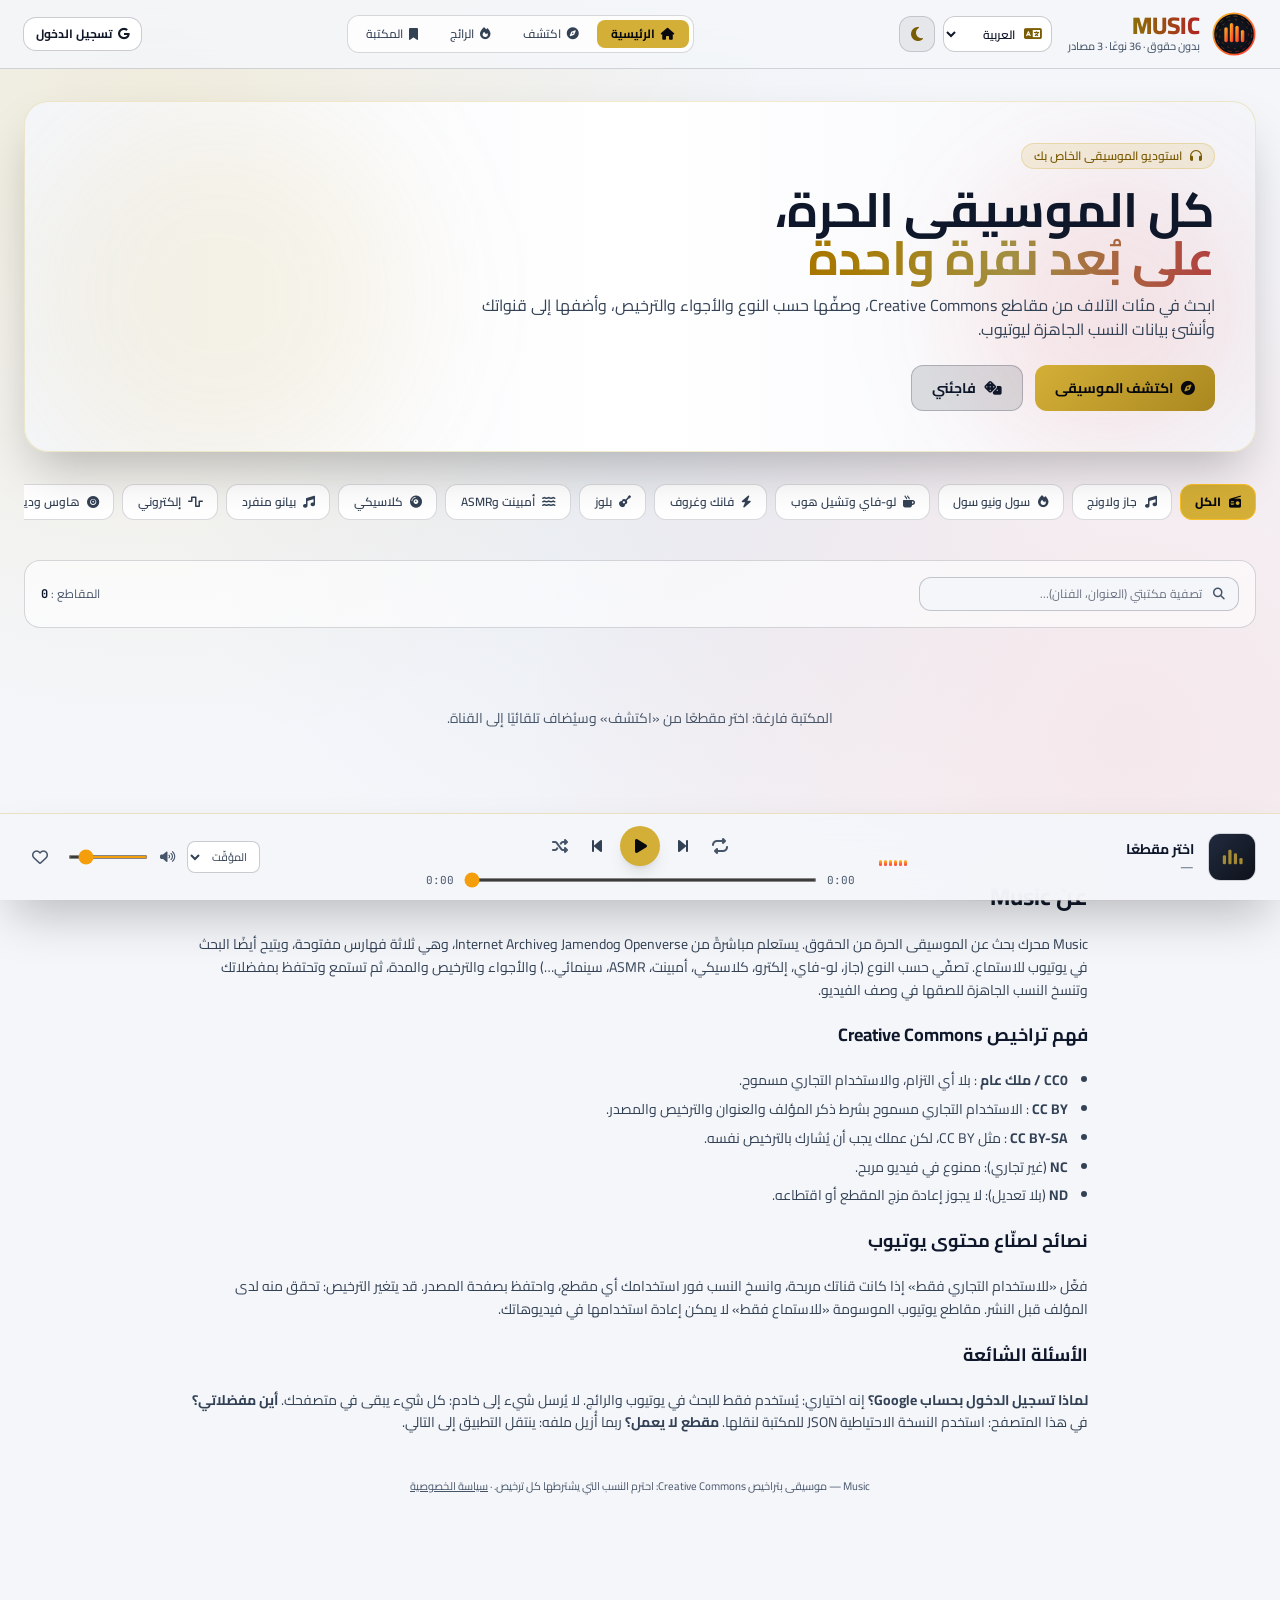
==== commit 3ee80230: "Add files via upload" ====
--- a/ar/index.html
+++ b/ar/index.html
@@ -3,11 +3,11 @@
 <meta charset="UTF-8">
 <meta name="viewport" content="width=device-width, initial-scale=1.0">
 <meta name="google-adsense-account" content="ca-pub-3266873353292561">
-<title>Music â€” Ù…ÙˆØ³ÙŠÙ‚Ù‰ Ø¨Ø¯ÙˆÙ† Ø­Ù‚ÙˆÙ‚: Ø¬Ø§Ø²ØŒ Ù„Ùˆ-ÙØ§ÙŠØŒ Ø£Ù…Ø¨ÙŠÙŠÙ†ØªØŒ ASMR</title>
-<meta name="description" content="Ø§Ø¨Ø­Ø« Ø¹Ù† Ù…ÙˆØ³ÙŠÙ‚Ù‰ Ø¨Ø¯ÙˆÙ† Ø­Ù‚ÙˆÙ‚ (Openverse ÙˆJamendo ÙˆInternet Archive): Ø¬Ø§Ø²ØŒ Ù„Ùˆ-ÙØ§ÙŠØŒ Ø£Ù…Ø¨ÙŠÙŠÙ†ØªØŒ ASMRØŒ Ø¹Ø±Ø¨ÙŠØŒ ÙØ±Ù†Ø³ÙŠØŒ Ø¥Ù†Ø¬Ù„ÙŠØ²ÙŠ. Ù†Ø³Ø¨ ÙŠÙˆØªÙŠÙˆØ¨ Ø¬Ø§Ù‡Ø²Ø© Ù„Ù„Ù†Ø³Ø®.">
+<title>Music — موسيقى بدون حقوق: جاز، لو-فاي، أمبيينت، ASMR</title>
+<meta name="description" content="ابحث عن موسيقى بدون حقوق (Openverse وJamendo وInternet Archive): جاز، لو-فاي، أمبيينت، ASMR، عربي، فرنسي، إنجليزي. نسب يوتيوب جاهزة للنسخ.">
 
 <meta property="og:type" content="website">
-<meta property="og:title" content="Music â€” Ù…ÙˆØ³ÙŠÙ‚Ù‰ Ø¨Ø¯ÙˆÙ† Ø­Ù‚ÙˆÙ‚: Ø¬Ø§Ø²ØŒ Ù„Ùˆ-ÙØ§ÙŠØŒ Ø£Ù…Ø¨ÙŠÙŠÙ†ØªØŒ ASMR">
+<meta property="og:title" content="Music — موسيقى بدون حقوق: جاز، لو-فاي، أمبيينت، ASMR">
 <meta property="og:locale" content="fr_FR">
 <meta name="theme-color" content="#07090E">
 <script>(function(){try{var d=document.documentElement,th=localStorage.getItem("music_hub_theme");if(th!=="light"&&th!=="dark")th=(window.matchMedia&&matchMedia("(prefers-color-scheme: light)").matches)?"light":"dark";d.classList.toggle("light",th==="light");d.classList.toggle("dark",th!=="light")}catch(e){}})();</script>
@@ -33,7 +33,7 @@
 .btn-gold:hover{filter:brightness(1.1);transform:translateY(-1px)}
 ::-webkit-scrollbar{width:6px;height:6px}::-webkit-scrollbar-track{background:#07090E}::-webkit-scrollbar-thumb{background:#212B3F;border-radius:9999px}::-webkit-scrollbar-thumb:hover{background:#D4AF37}
 .noscroll{scrollbar-width:none}.noscroll::-webkit-scrollbar{display:none}
-/* Logo animÃ© */
+/* Logo animé */
 .logo-disc{animation:spin 9s linear infinite;transform-origin:32px 32px}
 .playing .logo-disc{animation-duration:2.4s}
 .eq-bar{transform-box:fill-box;transform-origin:center bottom;animation:eq 1.1s ease-in-out infinite}
@@ -56,7 +56,7 @@
 .pill.on{background:rgba(16,185,129,.15);border-color:rgba(16,185,129,.5);color:#6ee7b7}
 input[type=range]{accent-color:#f59e0b}
 </style>
-<link rel="canonical" href="https://haykellaouiti-collab.github.io/music/ar/"><link rel="alternate" hreflang="fr" href="https://haykellaouiti-collab.github.io/music/fr/"><link rel="alternate" hreflang="en" href="https://haykellaouiti-collab.github.io/music/en/"><link rel="alternate" hreflang="ar" href="https://haykellaouiti-collab.github.io/music/ar/"><link rel="alternate" hreflang="x-default" href="https://haykellaouiti-collab.github.io/music/"><meta property="og:url" content="https://haykellaouiti-collab.github.io/music/ar/"><meta property="og:description" content="Ø§Ø¨Ø­Ø« Ø¹Ù† Ù…ÙˆØ³ÙŠÙ‚Ù‰ Ø¨Ø¯ÙˆÙ† Ø­Ù‚ÙˆÙ‚ (Openverse ÙˆJamendo ÙˆInternet Archive): Ø¬Ø§Ø²ØŒ Ù„Ùˆ-ÙØ§ÙŠØŒ Ø£Ù…Ø¨ÙŠÙŠÙ†ØªØŒ ASMRØŒ Ø¹Ø±Ø¨ÙŠØŒ ÙØ±Ù†Ø³ÙŠØŒ Ø¥Ù†Ø¬Ù„ÙŠØ²ÙŠ. Ù†Ø³Ø¨ ÙŠÙˆØªÙŠÙˆØ¨ Ø¬Ø§Ù‡Ø²Ø© Ù„Ù„Ù†Ø³Ø®."><meta property="og:site_name" content="Music"><meta property="og:locale:alternate" content="fr_FR"><meta property="og:locale:alternate" content="en_US"><script type="application/ld+json">{"@context":"https://schema.org","@type":"WebApplication","name":"Music â€” Ù…Ø±ÙƒØ² Ø§Ù„Ù…ÙˆØ³ÙŠÙ‚Ù‰ Ø§Ù„Ø­Ø±Ø©","url":"https://haykellaouiti-collab.github.io/music/ar/","inLanguage":"ar","description":"Ø§Ø¨Ø­Ø« Ø¹Ù† Ù…ÙˆØ³ÙŠÙ‚Ù‰ Ø¨Ø¯ÙˆÙ† Ø­Ù‚ÙˆÙ‚ (Openverse ÙˆJamendo ÙˆInternet Archive): Ø¬Ø§Ø²ØŒ Ù„Ùˆ-ÙØ§ÙŠØŒ Ø£Ù…Ø¨ÙŠÙŠÙ†ØªØŒ ASMRØŒ Ø¹Ø±Ø¨ÙŠØŒ ÙØ±Ù†Ø³ÙŠØŒ Ø¥Ù†Ø¬Ù„ÙŠØ²ÙŠ. Ù†Ø³Ø¨ ÙŠÙˆØªÙŠÙˆØ¨ Ø¬Ø§Ù‡Ø²Ø© Ù„Ù„Ù†Ø³Ø®.","applicationCategory":"MultimediaApplication","operatingSystem":"Any","offers":{"@type":"Offer","price":"0","priceCurrency":"USD"}}</script></head>
+<link rel="canonical" href="https://haykellaouiti-collab.github.io/music/ar/"><link rel="alternate" hreflang="fr" href="https://haykellaouiti-collab.github.io/music/fr/"><link rel="alternate" hreflang="en" href="https://haykellaouiti-collab.github.io/music/en/"><link rel="alternate" hreflang="ar" href="https://haykellaouiti-collab.github.io/music/ar/"><link rel="alternate" hreflang="x-default" href="https://haykellaouiti-collab.github.io/music/"><meta property="og:url" content="https://haykellaouiti-collab.github.io/music/ar/"><meta property="og:description" content="ابحث عن موسيقى بدون حقوق (Openverse وJamendo وInternet Archive): جاز، لو-فاي، أمبيينت، ASMR، عربي، فرنسي، إنجليزي. نسب يوتيوب جاهزة للنسخ."><meta property="og:site_name" content="Music"><meta property="og:locale:alternate" content="fr_FR"><meta property="og:locale:alternate" content="en_US"><script type="application/ld+json">{"@context":"https://schema.org","@type":"WebApplication","name":"Music — مركز الموسيقى الحرة","url":"https://haykellaouiti-collab.github.io/music/ar/","inLanguage":"ar","description":"ابحث عن موسيقى بدون حقوق (Openverse وJamendo وInternet Archive): جاز، لو-فاي، أمبيينت، ASMR، عربي، فرنسي، إنجليزي. نسب يوتيوب جاهزة للنسخ.","applicationCategory":"MultimediaApplication","operatingSystem":"Any","offers":{"@type":"Offer","price":"0","priceCurrency":"USD"}}</script></head>
 <body class="min-h-screen flex flex-col antialiased selection:bg-gold-500 selection:text-obsidian-950 pb-32">
 
 <div id="toast-container" class="fixed top-24 right-5 z-[90] flex flex-col gap-2 max-w-sm w-full pointer-events-none px-4 sm:px-0"></div>
@@ -66,7 +66,7 @@
   <div class="max-w-7xl mx-auto px-4 sm:px-6 py-3 flex items-center justify-between gap-4">
     <div class="flex items-center gap-3 sm:gap-4 shrink-0">
     <div class="flex items-center gap-3 shrink-0" id="brand">
-      <svg id="logo" class="w-11 h-11" viewBox="0 0 64 64" aria-label="Ø´Ø¹Ø§Ø± Music">
+      <svg id="logo" class="w-11 h-11" viewBox="0 0 64 64" aria-label="شعار Music">
         <defs>
           <linearGradient id="lg" x1="0" y1="0" x2="1" y2="1"><stop offset="0" stop-color="#FBBF24"></stop><stop offset="1" stop-color="#FF2D2D"></stop></linearGradient>
           <radialGradient id="lbg" cx=".5" cy=".5" r=".6"><stop offset="0" stop-color="#161D2B"></stop><stop offset="1" stop-color="#07090E"></stop></radialGradient>
@@ -84,19 +84,19 @@
       </svg>
       <div class="hidden min-[430px]:block">
         <span class="font-display font-extrabold text-2xl tracking-[0.2em] text-transparent bg-clip-text bg-gradient-to-r from-gold-300 via-gold-500 to-red-500 block leading-none">MUSIC</span>
-        <span class="hidden sm:block text-[11px] text-gray-400 font-medium">Ø¨Ø¯ÙˆÙ† Ø­Ù‚ÙˆÙ‚ Â· 36 Ù†ÙˆØ¹Ù‹Ø§ Â· 3 Ù…ØµØ§Ø¯Ø±</span>
+        <span class="hidden sm:block text-[11px] text-gray-400 font-medium">بدون حقوق · 36 نوعًا · 3 مصادر</span>
       </div>
     </div>
     <div class="flex items-center gap-2" id="ui-controls">
       <label class="relative flex items-center" translate="no">
         <i class="fa-solid fa-language absolute start-2.5 text-gold-400 text-sm pointer-events-none" aria-hidden="true"></i>
-        <select id="ui-lang" aria-label="Ø§Ù„Ù„ØºØ© / Language" class="ps-8 pe-3 h-9 rounded-xl bg-obsidian-900 border border-white/15 text-white text-xs font-semibold cursor-pointer hover:border-gold-500/50 focus:outline-none focus:border-gold-500">
-          <option value="fr">FranÃ§ais</option>
+        <select id="ui-lang" aria-label="اللغة / Language" class="ps-8 pe-3 h-9 rounded-xl bg-obsidian-900 border border-white/15 text-white text-xs font-semibold cursor-pointer hover:border-gold-500/50 focus:outline-none focus:border-gold-500">
+          <option value="fr">Français</option>
           <option value="en">English</option>
-          <option value="ar" selected="">Ø§Ù„Ø¹Ø±Ø¨ÙŠØ©</option>
+          <option value="ar" selected="">العربية</option>
         </select>
       </label>
-      <button id="theme-btn" type="button" title="Ø§Ù„ÙˆØ¶Ø¹ Ø§Ù„Ù†Ù‡Ø§Ø±ÙŠ" aria-label="Ø§Ù„ÙˆØ¶Ø¹ Ø§Ù„Ù†Ù‡Ø§Ø±ÙŠ" class="w-9 h-9 rounded-xl bg-white/5 hover:bg-white/15 border border-white/10 text-gold-400 flex items-center justify-center"><i class="fa-solid fa-sun" aria-hidden="true"></i></button>
+      <button id="theme-btn" type="button" title="الوضع النهاري" aria-label="الوضع النهاري" class="w-9 h-9 rounded-xl bg-white/5 hover:bg-white/15 border border-white/10 text-gold-400 flex items-center justify-center"><i class="fa-solid fa-sun" aria-hidden="true"></i></button>
     </div>
     </div>
 
@@ -105,11 +105,11 @@
     <div class="flex items-center gap-2.5 shrink-0">
       <div id="admin-actions" class="hidden items-center gap-2.5">
         <div class="hidden lg:flex flex-col text-right pr-2 border-r border-white/10">
-          <span class="text-[10px] text-gray-400 uppercase tracking-wider">Ø§Ù„Ø§Ø³ØªÙ…Ø§Ø¹Ø§Øª</span>
+          <span class="text-[10px] text-gray-400 uppercase tracking-wider">الاستماعات</span>
           <span class="font-mono text-xs font-bold text-emerald-400" id="header-subs-total">0</span>
         </div>
         <button onclick="openChannelModal()" class="btn-gold px-3 py-2 rounded-xl text-xs font-bold flex items-center gap-1.5">
-          <i class="fa-solid fa-plus" aria-hidden="true"></i><span class="hidden sm:inline">Ù‚Ù†Ø§Ø©</span>
+          <i class="fa-solid fa-plus" aria-hidden="true"></i><span class="hidden sm:inline">قناة</span>
         </button>
       </div>
       <div id="user-area" class="hidden items-center gap-2"></div>
@@ -126,12 +126,12 @@
     <div class="absolute top-0 right-0 w-96 h-96 bg-gold-500/10 rounded-full blur-3xl pointer-events-none"></div>
     <div class="absolute bottom-0 left-0 w-72 h-72 bg-red-600/10 rounded-full blur-3xl pointer-events-none"></div>
     <div class="relative z-10 max-w-3xl">
-      <div class="inline-flex items-center gap-2 px-3 py-1 rounded-full bg-gold-500/15 border border-gold-500/30 text-gold-400 text-xs font-semibold mb-4"><i class="fa-solid fa-headphones" aria-hidden="true"></i> Ø§Ø³ØªÙˆØ¯ÙŠÙˆ Ø§Ù„Ù…ÙˆØ³ÙŠÙ‚Ù‰ Ø§Ù„Ø®Ø§Øµ Ø¨Ùƒ</div>
-      <h1 class="font-display text-3xl sm:text-5xl font-bold text-white tracking-tight leading-tight mb-3">ÙƒÙ„ Ø§Ù„Ù…ÙˆØ³ÙŠÙ‚Ù‰ Ø§Ù„Ø­Ø±Ø©ØŒ<br><span class="text-transparent bg-clip-text bg-gradient-to-r from-gold-400 via-amber-200 to-red-400">Ø¹Ù„Ù‰ Ø¨ÙØ¹Ø¯ Ù†Ù‚Ø±Ø© ÙˆØ§Ø­Ø¯Ø©</span></h1>
-      <p class="text-gray-300 text-sm sm:text-base leading-relaxed mb-6">Ø§Ø¨Ø­Ø« ÙÙŠ Ù…Ø¦Ø§Øª Ø§Ù„Ø¢Ù„Ø§Ù Ù…Ù† Ù…Ù‚Ø§Ø·Ø¹ Creative CommonsØŒ ÙˆØµÙÙÙ‘Ù‡Ø§ Ø­Ø³Ø¨ Ø§Ù„Ù†ÙˆØ¹ ÙˆØ§Ù„Ø£Ø¬ÙˆØ§Ø¡ ÙˆØ§Ù„ØªØ±Ø®ÙŠØµØŒ ÙˆØ£Ø¶ÙÙ‡Ø§ Ø¥Ù„Ù‰ Ù‚Ù†ÙˆØ§ØªÙƒ ÙˆØ£Ù†Ø´Ø¦ Ø¨ÙŠØ§Ù†Ø§Øª Ø§Ù„Ù†Ø³Ø¨ Ø§Ù„Ø¬Ø§Ù‡Ø²Ø© Ù„ÙŠÙˆØªÙŠÙˆØ¨.</p>
+      <div class="inline-flex items-center gap-2 px-3 py-1 rounded-full bg-gold-500/15 border border-gold-500/30 text-gold-400 text-xs font-semibold mb-4"><i class="fa-solid fa-headphones" aria-hidden="true"></i> استوديو الموسيقى الخاص بك</div>
+      <h1 class="font-display text-3xl sm:text-5xl font-bold text-white tracking-tight leading-tight mb-3">كل الموسيقى الحرة،<br><span class="text-transparent bg-clip-text bg-gradient-to-r from-gold-400 via-amber-200 to-red-400">على بُعد نقرة واحدة</span></h1>
+      <p class="text-gray-300 text-sm sm:text-base leading-relaxed mb-6">ابحث في مئات الآلاف من مقاطع Creative Commons، وصفِّها حسب النوع والأجواء والترخيص، وأضفها إلى قنواتك وأنشئ بيانات النسب الجاهزة ليوتيوب.</p>
       <div class="flex flex-wrap gap-3">
-        <button onclick="switchTab('discover')" class="btn-gold px-5 py-3 rounded-xl text-sm font-bold flex items-center gap-2"><i class="fa-solid fa-compass" aria-hidden="true"></i> Ø§ÙƒØªØ´Ù Ø§Ù„Ù…ÙˆØ³ÙŠÙ‚Ù‰</button>
-        <button onclick="surpriseMe()" class="px-5 py-3 rounded-xl text-sm font-bold flex items-center gap-2 bg-white/10 hover:bg-white/15 border border-white/15"><i class="fa-solid fa-dice" aria-hidden="true"></i> ÙØ§Ø¬Ø¦Ù†ÙŠ</button>
+        <button onclick="switchTab('discover')" class="btn-gold px-5 py-3 rounded-xl text-sm font-bold flex items-center gap-2"><i class="fa-solid fa-compass" aria-hidden="true"></i> اكتشف الموسيقى</button>
+        <button onclick="surpriseMe()" class="px-5 py-3 rounded-xl text-sm font-bold flex items-center gap-2 bg-white/10 hover:bg-white/15 border border-white/15"><i class="fa-solid fa-dice" aria-hidden="true"></i> فاجئني</button>
       </div>
     </div>
   </div>
@@ -141,110 +141,110 @@
   <div class="flex flex-col sm:flex-row items-center justify-between gap-4 p-4 rounded-2xl bg-obsidian-900/60 border border-white/10">
     <div class="relative w-full sm:w-80">
       <i class="fa-solid fa-magnifying-glass text-gray-400 absolute left-3.5 top-1/2 -translate-y-1/2 text-xs" aria-hidden="true"></i>
-      <input id="home-search" aria-label="ØªØµÙÙŠØ© Ù…ÙƒØªØ¨ØªÙŠ" type="text" oninput="renderHome()" placeholder="ØªØµÙÙŠØ© Ù…ÙƒØªØ¨ØªÙŠ (Ø§Ù„Ø¹Ù†ÙˆØ§Ù†ØŒ Ø§Ù„ÙÙ†Ø§Ù†)â€¦" class="w-full pl-9 pr-4 py-2 rounded-xl bg-obsidian-950 border border-white/15 text-white placeholder-gray-500 text-xs focus:outline-none focus:border-gold-500">
+      <input id="home-search" aria-label="تصفية مكتبتي" type="text" oninput="renderHome()" placeholder="تصفية مكتبتي (العنوان، الفنان)…" class="w-full pl-9 pr-4 py-2 rounded-xl bg-obsidian-950 border border-white/15 text-white placeholder-gray-500 text-xs focus:outline-none focus:border-gold-500">
     </div>
     <div class="flex items-center gap-4 text-xs text-gray-400">
-      <span>Ø§Ù„Ù…Ù‚Ø§Ø·Ø¹ : <strong class="text-white font-mono" id="home-count">0</strong></span>
-      <button id="home-online-btn" onclick="exploreGenreOnline()" class="btn-gold px-3 py-1.5 rounded-lg font-bold text-[11px]"><i class="fa-solid fa-earth-europe mr-1" aria-hidden="true"></i> Ø§Ø³ØªÙƒØ´Ù Ù‡Ø°Ø§ Ø§Ù„Ù†ÙˆØ¹ Ø¹Ø¨Ø± Ø§Ù„Ø¥Ù†ØªØ±Ù†Øª</button>
+      <span>المقاطع : <strong class="text-white font-mono" id="home-count">0</strong></span>
+      <button id="home-online-btn" onclick="exploreGenreOnline()" class="btn-gold px-3 py-1.5 rounded-lg font-bold text-[11px]"><i class="fa-solid fa-earth-europe mr-1" aria-hidden="true"></i> استكشف هذا النوع عبر الإنترنت</button>
     </div>
   </div>
   <div id="home-grid" class="grid grid-cols-1 md:grid-cols-2 lg:grid-cols-3 gap-6"></div>
 </section>
 
-<!-- DÃ‰COUVRIR -->
+<!-- DÉCOUVRIR -->
 <section id="tab-discover" class="hidden space-y-6">
   <div class="rounded-3xl p-6 sm:p-8 border border-white/10 bg-obsidian-900/80 space-y-5">
     <div class="flex flex-col md:flex-row md:items-end justify-between gap-4">
       <div>
-        <div class="inline-flex items-center gap-2 px-3 py-1 rounded-full bg-emerald-500/15 border border-emerald-500/30 text-emerald-400 text-xs font-semibold mb-2"><i class="fa-solid fa-globe" aria-hidden="true"></i> Ø¨Ø­Ø« Ù…Ø¨Ø§Ø´Ø± Ù…ØªØ¹Ø¯Ø¯ Ø§Ù„Ù…ØµØ§Ø¯Ø±</div>
-        <h2 class="font-display text-2xl sm:text-3xl font-bold text-white">Ø§ÙƒØªØ´Ù</h2>
-        <p class="text-xs text-gray-400 mt-1">ØªØ£ØªÙŠ Ø§Ù„Ù†ØªØ§Ø¦Ø¬ Ù…Ø¨Ø§Ø´Ø±Ø©Ù‹ Ù…Ù† ÙÙ‡Ø§Ø±Ø³ Ù…ÙØªÙˆØ­Ø©. ØªØ­Ù‚Ù‚ Ø¯Ø§Ø¦Ù…Ù‹Ø§ Ù…Ù† Ø§Ù„ØªØ±Ø®ÙŠØµ Ù‚Ø¨Ù„ Ø§Ù„Ù†Ø´Ø±.</p>
+        <div class="inline-flex items-center gap-2 px-3 py-1 rounded-full bg-emerald-500/15 border border-emerald-500/30 text-emerald-400 text-xs font-semibold mb-2"><i class="fa-solid fa-globe" aria-hidden="true"></i> بحث مباشر متعدد المصادر</div>
+        <h2 class="font-display text-2xl sm:text-3xl font-bold text-white">اكتشف</h2>
+        <p class="text-xs text-gray-400 mt-1">تأتي النتائج مباشرةً من فهارس مفتوحة. تحقق دائمًا من الترخيص قبل النشر.</p>
       </div>
       <div class="flex gap-2">
-        <button onclick="surpriseMe()" class="px-4 py-2.5 rounded-xl text-xs font-bold bg-white/10 hover:bg-white/15 border border-white/15 flex items-center gap-2"><i class="fa-solid fa-dice" aria-hidden="true"></i> ÙØ§Ø¬Ø¦Ù†ÙŠ</button>
-        <button onclick="openYTMusic()" class="px-4 py-2.5 rounded-xl text-xs font-bold bg-red-600/15 hover:bg-red-600 text-red-400 hover:text-white border border-red-500/30 flex items-center gap-2"><i class="fa-brands fa-youtube" aria-hidden="true"></i> Ø§ÙØªØ­ ÙÙŠ YouTube Music</button>
-        <button onclick="openImportModal()" class="btn-gold px-4 py-2.5 rounded-xl font-bold text-xs flex items-center gap-2"><i class="fa-solid fa-link" aria-hidden="true"></i> Ø§Ø³ØªÙŠØ±Ø§Ø¯ Ø±Ø§Ø¨Ø·</button>
+        <button onclick="surpriseMe()" class="px-4 py-2.5 rounded-xl text-xs font-bold bg-white/10 hover:bg-white/15 border border-white/15 flex items-center gap-2"><i class="fa-solid fa-dice" aria-hidden="true"></i> فاجئني</button>
+        <button onclick="openYTMusic()" class="px-4 py-2.5 rounded-xl text-xs font-bold bg-red-600/15 hover:bg-red-600 text-red-400 hover:text-white border border-red-500/30 flex items-center gap-2"><i class="fa-brands fa-youtube" aria-hidden="true"></i> افتح في YouTube Music</button>
+        <button onclick="openImportModal()" class="btn-gold px-4 py-2.5 rounded-xl font-bold text-xs flex items-center gap-2"><i class="fa-solid fa-link" aria-hidden="true"></i> استيراد رابط</button>
       </div>
     </div>
 
     <form onsubmit="event.preventDefault();runSearch(true)" class="flex gap-2">
       <div class="relative flex-1">
         <i class="fa-solid fa-magnifying-glass text-gray-400 absolute left-4 top-1/2 -translate-y-1/2 text-sm" aria-hidden="true"></i>
-        <input id="q" aria-label="Ø§Ø¨Ø­Ø« Ø¹Ù† Ù…ÙˆØ³ÙŠÙ‚Ù‰" type="search" list="q-hist" autocomplete="off" placeholder="Ø¢Ù„Ø©ØŒ Ø£Ø¬ÙˆØ§Ø¡ØŒ ÙÙ†Ø§Ù†ØŒ Ø¹Ù†ÙˆØ§Ù†â€¦ (Ù…Ø«Ø§Ù„: piano rainØŒ saxophoneØŒ 80s synth)" class="w-full pl-11 pr-4 py-3.5 rounded-2xl bg-obsidian-950 border border-white/15 text-white placeholder-gray-500 text-sm focus:outline-none focus:border-gold-500">
+        <input id="q" aria-label="ابحث عن موسيقى" type="search" list="q-hist" autocomplete="off" placeholder="آلة، أجواء، فنان، عنوان… (مثال: piano rain، saxophone، 80s synth)" class="w-full pl-11 pr-4 py-3.5 rounded-2xl bg-obsidian-950 border border-white/15 text-white placeholder-gray-500 text-sm focus:outline-none focus:border-gold-500">
         <datalist id="q-hist"></datalist>
       </div>
-      <button class="btn-gold px-6 rounded-2xl font-bold text-sm flex items-center gap-2"><i class="fa-solid fa-magnifying-glass" aria-hidden="true"></i><span class="hidden sm:inline">Ø¨Ø­Ø«</span></button>
+      <button class="btn-gold px-6 rounded-2xl font-bold text-sm flex items-center gap-2"><i class="fa-solid fa-magnifying-glass" aria-hidden="true"></i><span class="hidden sm:inline">بحث</span></button>
     </form>
 
     <div>
-      <div class="text-[10px] uppercase tracking-wider text-gray-400 mb-2 font-semibold">Ù„ØºØ© Ø§Ù„Ø£ØºØ§Ù†ÙŠ</div>
+      <div class="text-[10px] uppercase tracking-wider text-gray-400 mb-2 font-semibold">لغة الأغاني</div>
       <div id="lang-chips" class="flex flex-wrap gap-2"></div>
     </div>
     <div>
-      <div class="text-[10px] uppercase tracking-wider text-gray-400 mb-2 font-semibold">Ø§Ù„Ø£Ù†ÙˆØ§Ø¹</div>
+      <div class="text-[10px] uppercase tracking-wider text-gray-400 mb-2 font-semibold">الأنواع</div>
       <div id="genre-chips" class="flex flex-wrap gap-2"></div>
     </div>
     <div>
-      <div class="text-[10px] uppercase tracking-wider text-gray-400 mb-2 font-semibold">Ø§Ù„Ø£Ø¬ÙˆØ§Ø¡</div>
+      <div class="text-[10px] uppercase tracking-wider text-gray-400 mb-2 font-semibold">الأجواء</div>
       <div id="mood-chips" class="flex flex-wrap gap-2"></div>
     </div>
 
     <div class="grid grid-cols-2 md:grid-cols-5 gap-3 pt-4 border-t border-white/10 items-end">
-      <label class="text-[11px] text-gray-400">Ø§Ù„ØªØ±Ø®ÙŠØµ
+      <label class="text-[11px] text-gray-400">الترخيص
         <select id="f-license" onchange="applyFilters()" class="mt-1 w-full px-3 py-2 rounded-xl bg-obsidian-950 border border-white/15 text-white text-xs">
-          <option value="all">Ø§Ù„ÙƒÙ„ (CC)</option><option value="cc0">CC0 / Ù…Ù„Ùƒ Ø¹Ø§Ù…</option><option value="by">CC BY</option><option value="by-sa">CC BY-SA</option>
+          <option value="all">الكل (CC)</option><option value="cc0">CC0 / ملك عام</option><option value="by">CC BY</option><option value="by-sa">CC BY-SA</option>
         </select></label>
-      <label class="text-[11px] text-gray-400">Ø£Ù‚Ù„ Ù…Ø¯Ø©
+      <label class="text-[11px] text-gray-400">أقل مدة
         <select id="f-dur" onchange="applyFilters()" class="mt-1 w-full px-3 py-2 rounded-xl bg-obsidian-950 border border-white/15 text-white text-xs">
-          <option value="0">Ø§Ù„ÙƒÙ„</option><option value="60">&gt; 1 Ø¯</option><option value="180">&gt; 3 Ø¯</option><option value="600">&gt; 10 Ø¯</option><option value="1800">&gt; 30 Ø¯</option>
+          <option value="0">الكل</option><option value="60">&gt; 1 د</option><option value="180">&gt; 3 د</option><option value="600">&gt; 10 د</option><option value="1800">&gt; 30 د</option>
         </select></label>
-      <label class="text-[11px] text-gray-400">Ø§Ù„ØªØ±ØªÙŠØ¨
+      <label class="text-[11px] text-gray-400">الترتيب
         <select id="f-sort" onchange="applyFilters()" class="mt-1 w-full px-3 py-2 rounded-xl bg-obsidian-950 border border-white/15 text-white text-xs">
-          <option value="rel">Ø§Ù„ØµÙ„Ø© (Ù…Ø®ØªÙ„Ø·)</option><option value="dur-desc">Ø§Ù„Ø£Ø·ÙˆÙ„</option><option value="dur-asc">Ø§Ù„Ø£Ù‚ØµØ±</option><option value="title">Ø§Ù„Ø¹Ù†ÙˆØ§Ù† Ø£â†ÙŠ</option>
+          <option value="rel">الصلة (مختلط)</option><option value="dur-desc">الأطول</option><option value="dur-asc">الأقصر</option><option value="title">العنوان أ←ي</option>
         </select></label>
-      <label class="flex items-center gap-2 text-[11px] text-gray-300 cursor-pointer md:col-span-1"><input id="f-commercial" type="checkbox" checked="" onchange="runSearch(true)" class="rounded"> Ù„Ù„Ø§Ø³ØªØ®Ø¯Ø§Ù… Ø§Ù„ØªØ¬Ø§Ø±ÙŠ ÙÙ‚Ø· <span class="text-gray-400">(Ø£Ù„ØºÙ Ø§Ù„ØªØ­Ø¯ÙŠØ¯ Ù„ØªØ¶Ù…ÙŠÙ† Ù…Ù‚Ø§Ø·Ø¹ Ø§Ù„Ø§Ø³ØªÙ…Ø§Ø¹ ÙÙ‚Ø· Ù…Ù† ÙŠÙˆØªÙŠÙˆØ¨)</span></label>
+      <label class="flex items-center gap-2 text-[11px] text-gray-300 cursor-pointer md:col-span-1"><input id="f-commercial" type="checkbox" checked="" onchange="runSearch(true)" class="rounded"> للاستخدام التجاري فقط <span class="text-gray-400">(ألغِ التحديد لتضمين مقاطع الاستماع فقط من يوتيوب)</span></label>
       <div class="flex flex-wrap gap-2 justify-end" id="source-pills"></div>
     </div>
     <details class="text-xs text-gray-400">
-      <summary class="cursor-pointer text-gold-400 font-semibold">Ø¥Ø¹Ø¯Ø§Ø¯Ø§Øª Ø§Ù„Ù…ØµØ§Ø¯Ø± (Ù…ÙØªØ§Ø­ Jamendo Ø§Ø®ØªÙŠØ§Ø±ÙŠ)</summary>
+      <summary class="cursor-pointer text-gold-400 font-semibold">إعدادات المصادر (مفتاح Jamendo اختياري)</summary>
       <div class="mt-3 grid md:grid-cols-2 gap-3">
-        <label>Ù…Ø¹Ø±Ù‘Ù Ø¹Ù…ÙŠÙ„ Jamendo (Ù…Ø¬Ø§Ù†ÙŠ Ø¹Ù„Ù‰ developer.jamendo.com)
-          <input id="jamendo-key" type="text" placeholder="Ù…Ø«Ø§Ù„: 1a2b3c4d" onchange="saveSettings()" class="mt-1 w-full px-3 py-2 rounded-xl bg-obsidian-950 border border-white/15 text-white text-xs font-mono"></label>
-        <p class="text-[11px] leading-relaxed self-end">ÙŠØ¹Ù…Ù„ Openverse ÙˆInternet Archive Ø¨Ø¯ÙˆÙ† Ù…ÙØªØ§Ø­. ÙŠØ¶ÙŠÙ Jamendo Ø¢Ù„Ø§Ù Ø§Ù„Ù…Ù‚Ø§Ø·Ø¹ Ù„ÙÙ†Ø§Ù†ÙŠÙ† Ù…Ø³ØªÙ‚Ù„ÙŠÙ† Ù„ÙƒÙ†Ù‡ ÙŠØªØ·Ù„Ø¨ Ù…ÙØªØ§Ø­Ù‹Ø§ØŒ ÙƒÙ…Ø§ Ø£Ù† Ø§Ø³ØªØ®Ø¯Ø§Ù…Ù‡ Ø§Ù„ØªØ¬Ø§Ø±ÙŠ (Ù‚Ù†Ø§Ø© Ù…Ø±Ø¨Ø­Ø©) ÙŠØªØ·Ù„Ø¨ ØªØ±Ø®ÙŠØµ Jamendo: Ø§Ù„Ù…ØµØ¯Ø± Ù…Ø¹Ø·Ù‘Ù„ Ø§ÙØªØ±Ø§Ø¶ÙŠÙ‹Ø§. Ø­ØµØ© Openverse Ø§Ù„Ù…Ø¬Ù‡ÙˆÙ„Ø© Ù…Ø­Ø¯ÙˆØ¯Ø©: Ø¹Ù†Ø¯ Ø¸Ù‡ÙˆØ± Ø§Ù„Ø®Ø·Ø£ 429 Ø§Ù†ØªØ¸Ø± Ø¯Ù‚ÙŠÙ‚Ø©.</p>
+        <label>معرّف عميل Jamendo (مجاني على developer.jamendo.com)
+          <input id="jamendo-key" type="text" placeholder="مثال: 1a2b3c4d" onchange="saveSettings()" class="mt-1 w-full px-3 py-2 rounded-xl bg-obsidian-950 border border-white/15 text-white text-xs font-mono"></label>
+        <p class="text-[11px] leading-relaxed self-end">يعمل Openverse وInternet Archive بدون مفتاح. يضيف Jamendo آلاف المقاطع لفنانين مستقلين لكنه يتطلب مفتاحًا، كما أن استخدامه التجاري (قناة مربحة) يتطلب ترخيص Jamendo: المصدر معطّل افتراضيًا. حصة Openverse المجهولة محدودة: عند ظهور الخطأ 429 انتظر دقيقة.</p>
       </div>
     </details>
   </div>
 
-  <div class="flex items-center justify-between text-xs text-gray-400"><div id="search-status">Ø§Ø¨Ø¯Ø£ Ø§Ù„Ø¨Ø­Ø« Ø£Ùˆ Ø§Ø®ØªØ± Ù†ÙˆØ¹Ù‹Ø§.</div><div id="result-count" class="font-mono"></div></div>
+  <div class="flex items-center justify-between text-xs text-gray-400"><div id="search-status">ابدأ البحث أو اختر نوعًا.</div><div id="result-count" class="font-mono"></div></div>
   <div id="discover-grid" class="grid grid-cols-1 md:grid-cols-2 xl:grid-cols-3 gap-4"></div>
-  <div class="text-center"><button id="more-btn" onclick="runSearch(false)" class="hidden px-6 py-3 rounded-xl bg-white/10 hover:bg-white/15 border border-white/15 text-sm font-bold"><i class="fa-solid fa-angles-down mr-2" aria-hidden="true"></i> ØªØ­Ù…ÙŠÙ„ Ø§Ù„Ù…Ø²ÙŠØ¯ Ù…Ù† Ø§Ù„Ù†ØªØ§Ø¦Ø¬</button></div>
+  <div class="text-center"><button id="more-btn" onclick="runSearch(false)" class="hidden px-6 py-3 rounded-xl bg-white/10 hover:bg-white/15 border border-white/15 text-sm font-bold"><i class="fa-solid fa-angles-down mr-2" aria-hidden="true"></i> تحميل المزيد من النتائج</button></div>
 </section>
 
-<!-- TENDANCES (Ã©coute et visionnage uniquement) -->
+<!-- TENDANCES (écoute et visionnage uniquement) -->
 <section id="tab-trending" class="hidden space-y-6">
   <div class="rounded-3xl p-6 sm:p-8 border border-white/10 bg-obsidian-900/80 space-y-4">
-    <div class="inline-flex items-center gap-2 px-3 py-1 rounded-full bg-sky-500/15 border border-sky-500/30 text-sky-300 text-xs font-semibold"><i class="fa-solid fa-eye" aria-hidden="true"></i> Ù„Ù„Ø§Ø³ØªÙ…Ø§Ø¹ ÙˆØ§Ù„Ù…Ø´Ø§Ù‡Ø¯Ø© ÙÙ‚Ø·</div>
-    <h2 class="font-display text-2xl sm:text-3xl font-bold text-white">Ø§Ù„Ù…ÙˆØ³ÙŠÙ‚Ù‰ Ø§Ù„Ø±Ø§Ø¦Ø¬Ø©</h2>
-    <p class="text-xs text-gray-400 max-w-3xl">Ø£ÙƒØ«Ø± Ø§Ù„Ù…Ù‚Ø§Ø·Ø¹ Ø§Ø³ØªÙ…Ø§Ø¹Ù‹Ø§ Ø­Ø§Ù„ÙŠÙ‹Ø§ Ø¹Ù„Ù‰ ÙŠÙˆØªÙŠÙˆØ¨ØŒ Ø­Ø³Ø¨ Ø§Ù„Ù„ØºØ©. ØªÙØ´ØºÙŽÙ‘Ù„ ÙÙŠ Ù…Ø´ØºÙ‘Ù„ ÙŠÙˆØªÙŠÙˆØ¨ Ø§Ù„Ø±Ø³Ù…ÙŠ: Ù„Ø§ ØªÙØ¶Ø§Ù Ø£Ø¨Ø¯Ù‹Ø§ Ø¥Ù„Ù‰ Ù‚Ù†ÙˆØ§ØªÙƒ Ø£Ùˆ Ù…ÙƒØªØ¨ØªÙƒØŒ ÙˆÙ„Ø§ ÙŠÙ…ÙƒÙ† Ø¥Ø¹Ø§Ø¯Ø© Ø§Ø³ØªØ®Ø¯Ø§Ù…Ù‡Ø§ ÙÙŠ ÙÙŠØ¯ÙŠÙˆÙ‡Ø§ØªÙƒ.</p>
+    <div class="inline-flex items-center gap-2 px-3 py-1 rounded-full bg-sky-500/15 border border-sky-500/30 text-sky-300 text-xs font-semibold"><i class="fa-solid fa-eye" aria-hidden="true"></i> للاستماع والمشاهدة فقط</div>
+    <h2 class="font-display text-2xl sm:text-3xl font-bold text-white">الموسيقى الرائجة</h2>
+    <p class="text-xs text-gray-400 max-w-3xl">أكثر المقاطع استماعًا حاليًا على يوتيوب، حسب اللغة. تُشغَّل في مشغّل يوتيوب الرسمي: لا تُضاف أبدًا إلى قنواتك أو مكتبتك، ولا يمكن إعادة استخدامها في فيديوهاتك.</p>
     <div id="trend-lang" class="flex flex-wrap gap-2"></div>
   </div>
   <div id="trend-status" class="text-xs text-gray-400"></div>
   <div id="trend-grid" class="grid grid-cols-1 md:grid-cols-2 xl:grid-cols-3 gap-4"></div>
-  <div class="text-center"><button id="trend-more" onclick="loadTrending(false)" class="hidden px-6 py-3 rounded-xl bg-white/10 hover:bg-white/15 border border-white/15 text-sm font-bold"><i class="fa-solid fa-angles-down mr-2" aria-hidden="true"></i> ØªØ­Ù…ÙŠÙ„ Ø§Ù„Ù…Ø²ÙŠØ¯</button></div>
+  <div class="text-center"><button id="trend-more" onclick="loadTrending(false)" class="hidden px-6 py-3 rounded-xl bg-white/10 hover:bg-white/15 border border-white/15 text-sm font-bold"><i class="fa-solid fa-angles-down mr-2" aria-hidden="true"></i> تحميل المزيد</button></div>
 </section>
 
-<!-- BIBLIOTHÃˆQUE -->
+<!-- BIBLIOTHÈQUE -->
 <section id="tab-library" class="hidden space-y-6">
   <div class="rounded-3xl p-6 sm:p-8 border border-white/10 bg-obsidian-900/80">
     <div class="flex flex-col md:flex-row md:items-center justify-between gap-4">
       <div>
-        <h2 class="font-display text-2xl sm:text-3xl font-bold text-white">Ù…ÙƒØªØ¨ØªÙŠ</h2>
-        <p class="text-xs text-gray-400 mt-1">Ø§Ù„Ù…ÙØ¶Ù„Ø© ÙˆØ§Ù„Ù…Ù‚Ø§Ø·Ø¹ Ø§Ù„Ù…Ø¶Ø§ÙØ© Ø¥Ù„Ù‰ Ù‚Ù†ÙˆØ§ØªÙƒ ÙˆØ§Ù„Ù†Ø³Ø¨ ÙˆØ§Ù„Ù†Ø³Ø® Ø§Ù„Ø§Ø­ØªÙŠØ§Ø·ÙŠ.</p>
+        <h2 class="font-display text-2xl sm:text-3xl font-bold text-white">مكتبتي</h2>
+        <p class="text-xs text-gray-400 mt-1">المفضلة والمقاطع المضافة إلى قنواتك والنسب والنسخ الاحتياطي.</p>
       </div>
       <div class="flex flex-wrap gap-2">
-        <button onclick="copyAllCredits()" class="btn-gold px-4 py-2.5 rounded-xl text-xs font-bold"><i class="fa-solid fa-copy mr-1.5" aria-hidden="true"></i> Ù†Ø³Ø¨ ÙŠÙˆØªÙŠÙˆØ¨</button>
-        <button onclick="exportBackup()" class="px-4 py-2.5 rounded-xl text-xs font-bold bg-white/10 hover:bg-white/15"><i class="fa-solid fa-download mr-1.5" aria-hidden="true"></i> Ù†Ø³Ø®Ø© JSON</button>
-        <label class="px-4 py-2.5 rounded-xl text-xs font-bold bg-white/10 hover:bg-white/15 cursor-pointer"><i class="fa-solid fa-upload mr-1.5" aria-hidden="true"></i> Ø§Ø³ØªØ¹Ø§Ø¯Ø©<input type="file" accept="application/json" class="hidden" onchange="importBackup(this)"></label>
+        <button onclick="copyAllCredits()" class="btn-gold px-4 py-2.5 rounded-xl text-xs font-bold"><i class="fa-solid fa-copy mr-1.5" aria-hidden="true"></i> نسب يوتيوب</button>
+        <button onclick="exportBackup()" class="px-4 py-2.5 rounded-xl text-xs font-bold bg-white/10 hover:bg-white/15"><i class="fa-solid fa-download mr-1.5" aria-hidden="true"></i> نسخة JSON</button>
+        <label class="px-4 py-2.5 rounded-xl text-xs font-bold bg-white/10 hover:bg-white/15 cursor-pointer"><i class="fa-solid fa-upload mr-1.5" aria-hidden="true"></i> استعادة<input type="file" accept="application/json" class="hidden" onchange="importBackup(this)"></label>
       </div>
     </div>
     <div class="flex gap-2 mt-5" id="lib-tabs"></div>
@@ -252,56 +252,56 @@
   <div id="library-grid" class="grid grid-cols-1 md:grid-cols-2 xl:grid-cols-3 gap-4"></div>
 </section>
 
-<!-- CHAÃŽNES -->
+<!-- CHAÎNES -->
 <section id="tab-channels" class="hidden space-y-8">
   <div class="rounded-3xl p-6 sm:p-8 border border-white/10 bg-obsidian-900/80">
     <div class="flex flex-col md:flex-row md:items-center justify-between gap-4 pb-6 border-b border-white/10">
       <div>
-        <h2 class="font-display text-2xl sm:text-3xl font-bold text-white">Ù‚Ù†ÙˆØ§ØªÙŠ Ø¹Ù„Ù‰ ÙŠÙˆØªÙŠÙˆØ¨</h2>
-        <p class="text-xs text-gray-300 mt-1 max-w-2xl">ÙŠÙØ¶Ø§Ù Ø§Ù„Ù…Ø¹Ø§Ù…Ù„ <code class="text-gold-400 bg-black/40 px-1 rounded font-mono text-[11px]">?sub_confirmation=1</code> ØªÙ„Ù‚Ø§Ø¦ÙŠÙ‹Ø§ Ø¥Ù„Ù‰ Ø§Ù„Ø±ÙˆØ§Ø¨Ø·.</p>
+        <h2 class="font-display text-2xl sm:text-3xl font-bold text-white">قنواتي على يوتيوب</h2>
+        <p class="text-xs text-gray-300 mt-1 max-w-2xl">يُضاف المعامل <code class="text-gold-400 bg-black/40 px-1 rounded font-mono text-[11px]">?sub_confirmation=1</code> تلقائيًا إلى الروابط.</p>
       </div>
-      <button onclick="openChannelModal()" class="btn-gold font-bold text-xs px-4 py-2.5 rounded-xl flex items-center gap-2"><i class="fa-solid fa-plus" aria-hidden="true"></i> Ø¥Ø¶Ø§ÙØ© Ù‚Ù†Ø§Ø©</button>
+      <button onclick="openChannelModal()" class="btn-gold font-bold text-xs px-4 py-2.5 rounded-xl flex items-center gap-2"><i class="fa-solid fa-plus" aria-hidden="true"></i> إضافة قناة</button>
     </div>
     <div class="grid grid-cols-1 sm:grid-cols-3 gap-4 mt-6">
-      <div class="p-4 rounded-2xl bg-obsidian-950/70 border border-white/10"><span class="text-[10px] text-gray-400 uppercase tracking-wider block">Ø§Ù„Ù‚Ù†ÙˆØ§Øª</span><span class="text-2xl font-bold font-mono text-white" id="kpi-channel-count">0</span></div>
-      <div class="p-4 rounded-2xl bg-obsidian-950/70 border border-white/10"><span class="text-[10px] text-gray-400 uppercase tracking-wider block">Ø§Ù„ÙÙŠØ¯ÙŠÙˆÙ‡Ø§Øª Ø§Ù„Ù…Ø´ØºÙ‘Ù„Ø©</span><span class="text-2xl font-bold font-mono text-emerald-400" id="kpi-subs-gained">+0</span></div>
-      <div class="p-4 rounded-2xl bg-obsidian-950/70 border border-white/10"><span class="text-[10px] text-gray-400 uppercase tracking-wider block">Ø§Ù„Ø¬Ù…Ù‡ÙˆØ± Ø§Ù„ØªÙ‚Ø¯ÙŠØ±ÙŠ</span><span class="text-2xl font-bold font-mono text-gold-400" id="kpi-audience-total">0</span></div>
+      <div class="p-4 rounded-2xl bg-obsidian-950/70 border border-white/10"><span class="text-[10px] text-gray-400 uppercase tracking-wider block">القنوات</span><span class="text-2xl font-bold font-mono text-white" id="kpi-channel-count">0</span></div>
+      <div class="p-4 rounded-2xl bg-obsidian-950/70 border border-white/10"><span class="text-[10px] text-gray-400 uppercase tracking-wider block">الفيديوهات المشغّلة</span><span class="text-2xl font-bold font-mono text-emerald-400" id="kpi-subs-gained">+0</span></div>
+      <div class="p-4 rounded-2xl bg-obsidian-950/70 border border-white/10"><span class="text-[10px] text-gray-400 uppercase tracking-wider block">الجمهور التقديري</span><span class="text-2xl font-bold font-mono text-gold-400" id="kpi-audience-total">0</span></div>
     </div>
   </div>
   <div class="rounded-3xl p-6 sm:p-8 border border-gold-500/30 bg-obsidian-900/80 space-y-5">
     <div>
-      <h3 class="font-display text-xl font-bold text-white">Ø¥Ø¹Ø¯Ø§Ø¯Ø§Øª Ø§Ù„Ø´Ø¨ÙƒØ© (Ø§Ù„Ù…Ø³Ø¤ÙˆÙ„)</h3>
-      <p class="text-xs text-gray-400 mt-1">ØªÙØ­ÙØ¸ Ù‡Ø°Ù‡ Ø§Ù„Ø¥Ø¹Ø¯Ø§Ø¯Ø§Øª ÙÙŠ Ù‡Ø°Ø§ Ø§Ù„Ù…ØªØµÙØ­. Ù„ØªØ·Ø¨ÙŠÙ‚Ù‡Ø§ Ø¹Ù„Ù‰ Ø²ÙˆÙ‘Ø§Ø±ÙƒØŒ Ø§Ù†Ù‚Ø± Â«ØªØµØ¯ÙŠØ± Ø§Ù„Ø¥Ø¹Ø¯Ø§Ø¯Ø§ØªÂ» ÙˆØ¶Ø¹ Ø§Ù„Ù…Ù„Ù <code class="text-gold-400">music_config.json</code> Ø¨Ø¬ÙˆØ§Ø± Ø§Ù„ØµÙØ­Ø©.</p>
+      <h3 class="font-display text-xl font-bold text-white">إعدادات الشبكة (المسؤول)</h3>
+      <p class="text-xs text-gray-400 mt-1">تُحفظ هذه الإعدادات في هذا المتصفح. لتطبيقها على زوّارك، انقر «تصدير الإعدادات» وضع الملف <code class="text-gold-400">music_config.json</code> بجوار الصفحة.</p>
     </div>
     <div class="grid md:grid-cols-2 gap-4 text-xs text-gray-300">
-      <label>Ù…Ø¹Ø±Ù‘Ù Ø¹Ù…ÙŠÙ„ Google OAuth
+      <label>معرّف عميل Google OAuth
         <input id="cfg-client" placeholder="1234567890-abc.apps.googleusercontent.com" class="mt-1 w-full px-3 py-2.5 rounded-xl bg-obsidian-950 border border-white/15 text-white font-mono text-[11px]"></label>
-      <label>Ø¹Ù†Ø§ÙˆÙŠÙ† Ø¨Ø±ÙŠØ¯ Ø§Ù„Ù…Ø³Ø¤ÙˆÙ„ÙŠÙ† (Ù…ÙØµÙˆÙ„Ø© Ø¨ÙÙˆØ§ØµÙ„)
+      <label>عناوين بريد المسؤولين (مفصولة بفواصل)
         <input id="cfg-admins" placeholder="you@gmail.com" class="mt-1 w-full px-3 py-2.5 rounded-xl bg-obsidian-950 border border-white/15 text-white text-xs"></label>
-      <label>Ø§Ù„Ù‚Ù†Ø§Ø© Ø§Ù„Ù…Ø³ØªÙ‡Ø¯ÙØ©: Ø§Ù„ØªÙŠ ØªÙØ¶Ø§Ù Ø¥Ù„ÙŠÙ‡Ø§ Ø§Ù„Ù…ÙˆØ³ÙŠÙ‚Ù‰ Ø§Ù„Ù…Ø®ØªØ§Ø±Ø©
+      <label>القناة المستهدفة: التي تُضاف إليها الموسيقى المختارة
         <select id="cfg-target" class="mt-1 w-full px-3 py-2.5 rounded-xl bg-obsidian-950 border border-white/15 text-white text-xs"></select></label>
-      <label>ÙÙŠØ¯ÙŠÙˆ Ø§Ù„Ù‚Ù†Ø§Ø© Ø§Ù„Ù…Ù‚ØªØ±Ø­ Ø¹Ù†Ø¯ ÙƒÙ„ Ø§Ø®ØªÙŠØ§Ø± (Ø±Ø§Ø¨Ø· Ø£Ùˆ Ù…Ø¹Ø±Ù‘Ù)
-        <input id="cfg-video" placeholder="https://www.youtube.com/watch?v=â€¦" class="mt-1 w-full px-3 py-2.5 rounded-xl bg-obsidian-950 border border-white/15 text-white text-xs"></label>
-      <label>Ù…ÙØªØ§Ø­ YouTube API (Ø§Ø®ØªÙŠØ§Ø±ÙŠØŒ Ù…Ù‚ÙŠÙ‘Ø¯ Ø¨Ù†Ø·Ø§Ù‚Ùƒ)
+      <label>فيديو القناة المقترح عند كل اختيار (رابط أو معرّف)
+        <input id="cfg-video" placeholder="https://www.youtube.com/watch?v=…" class="mt-1 w-full px-3 py-2.5 rounded-xl bg-obsidian-950 border border-white/15 text-white text-xs"></label>
+      <label>مفتاح YouTube API (اختياري، مقيّد بنطاقك)
         <input id="cfg-ytkey" class="mt-1 w-full px-3 py-2.5 rounded-xl bg-obsidian-950 border border-white/15 text-white font-mono text-[11px]"></label>
-      <label>AdSense: Ù…Ø¹Ø±Ù‘Ù Ø§Ù„Ù†Ø§Ø´Ø± (ca-pub-â€¦)
+      <label>AdSense: معرّف الناشر (ca-pub-…)
         <input id="cfg-adpub" placeholder="ca-pub-1234567890123456" class="mt-1 w-full px-3 py-2.5 rounded-xl bg-obsidian-950 border border-white/15 text-white font-mono text-[11px]"></label>
-      <label>AdSense: Ù…Ø¹Ø±Ù‘Ù Ø§Ù„ÙˆØ­Ø¯Ø© Ø§Ù„Ø¥Ø¹Ù„Ø§Ù†ÙŠØ© (slot)
+      <label>AdSense: معرّف الوحدة الإعلانية (slot)
         <input id="cfg-adslot" placeholder="1234567890" class="mt-1 w-full px-3 py-2.5 rounded-xl bg-obsidian-950 border border-white/15 text-white font-mono text-[11px]"></label>
-      <label class="flex items-center gap-2"><input id="cfg-login" type="checkbox" class="rounded"> ØªØ³Ø¬ÙŠÙ„ Ø§Ù„Ø¯Ø®ÙˆÙ„ Ø¨Ù€ Google Ø¥Ù„Ø²Ø§Ù…ÙŠ <span class="text-amber-300">(ØºÙŠØ± Ù…Ø³ØªØ­Ø³Ù†: Ø³ÙŠØ±Ù‰ AdSense Ø¨ÙˆØ§Ø¨Ø© Ø§Ù„Ø¯Ø®ÙˆÙ„ ÙÙ‚Ø·)</span></label>
-      <label class="flex items-center gap-2"><input id="cfg-sub" type="checkbox" class="rounded"> Ø§Ù„Ø§Ø´ØªØ±Ø§Ùƒ ÙÙŠ Ø§Ù„Ø´Ø¨ÙƒØ© Ø¥Ù„Ø²Ø§Ù…ÙŠ <span class="text-amber-300">(ØºÙŠØ± Ù…Ø³ØªØ­Ø³Ù†: Ù…Ù…Ù†ÙˆØ¹ Ø¨Ù…ÙˆØ¬Ø¨ Ù‚ÙˆØ§Ø¹Ø¯ YouTube API)</span></label>
+      <label class="flex items-center gap-2"><input id="cfg-login" type="checkbox" class="rounded"> تسجيل الدخول بـ Google إلزامي <span class="text-amber-300">(غير مستحسن: سيرى AdSense بوابة الدخول فقط)</span></label>
+      <label class="flex items-center gap-2"><input id="cfg-sub" type="checkbox" class="rounded"> الاشتراك في الشبكة إلزامي <span class="text-amber-300">(غير مستحسن: ممنوع بموجب قواعد YouTube API)</span></label>
     </div>
     <div class="flex flex-wrap gap-3">
-      <button onclick="saveConfig()" class="btn-gold px-5 py-2.5 rounded-xl text-xs font-bold"><i class="fa-solid fa-floppy-disk mr-1.5" aria-hidden="true"></i> Ø­ÙØ¸</button>
-      <button onclick="exportConfig()" class="bg-emerald-600 hover:bg-emerald-500 text-white px-5 py-2.5 rounded-xl text-xs font-bold"><i class="fa-solid fa-file-export mr-1.5" aria-hidden="true"></i> ØªØµØ¯ÙŠØ± Ø§Ù„Ø¥Ø¹Ø¯Ø§Ø¯Ø§Øª</button>
-    </div>
-    <details class="text-xs text-gray-400"><summary class="cursor-pointer text-gold-400 font-semibold">ÙƒÙŠÙ Ø£Ø­ØµÙ„ Ø¹Ù„Ù‰ Ù…Ø¹Ø±Ù‘Ù Ø¹Ù…ÙŠÙ„ GoogleØŸ</summary>
+      <button onclick="saveConfig()" class="btn-gold px-5 py-2.5 rounded-xl text-xs font-bold"><i class="fa-solid fa-floppy-disk mr-1.5" aria-hidden="true"></i> حفظ</button>
+      <button onclick="exportConfig()" class="bg-emerald-600 hover:bg-emerald-500 text-white px-5 py-2.5 rounded-xl text-xs font-bold"><i class="fa-solid fa-file-export mr-1.5" aria-hidden="true"></i> تصدير الإعدادات</button>
+    </div>
+    <details class="text-xs text-gray-400"><summary class="cursor-pointer text-gold-400 font-semibold">كيف أحصل على معرّف عميل Google؟</summary>
       <ol class="list-decimal ml-5 mt-2 space-y-1 leading-relaxed">
-        <li>ÙˆØ­Ø¯Ø© ØªØ­ÙƒÙ… Google Cloud â† Ø£Ù†Ø´Ø¦ Ù…Ø´Ø±ÙˆØ¹Ù‹Ø§ â† Â«ÙˆØ§Ø¬Ù‡Ø§Øª API ÙˆØ§Ù„Ø®Ø¯Ù…Ø§ØªÂ» â† ÙØ¹ÙÙ‘Ù„ <b>YouTube Data API v3</b>.</li>
-        <li>Ø´Ø§Ø´Ø© Ù…ÙˆØ§ÙÙ‚Ø© OAuth â† Ø£Ø¶Ù Ø§Ù„Ù†Ø·Ø§Ù‚ <code>.../auth/youtube</code> (Ø­Ø³Ù‘Ø§Ø³).</li>
-        <li>Ø¨ÙŠØ§Ù†Ø§Øª Ø§Ù„Ø§Ø¹ØªÙ…Ø§Ø¯ â† Ø£Ù†Ø´Ø¦ Â«Ù…Ø¹Ø±Ù‘Ù Ø¹Ù…ÙŠÙ„ OAuthÂ» Ù…Ù† Ø§Ù„Ù†ÙˆØ¹ <b>ØªØ·Ø¨ÙŠÙ‚ ÙˆÙŠØ¨</b>ØŒ Ù…Ø¹ Ø§Ù„Ø¹Ù†ÙˆØ§Ù† Ø§Ù„Ø¯Ù‚ÙŠÙ‚ Ù„Ù…ÙˆÙ‚Ø¹Ùƒ (https://â€¦ Ø£Ùˆ http://localhost) ÙƒØ£ØµÙ„ JavaScript Ù…ØµØ±Ù‘Ø­ Ø¨Ù‡. Ù„Ø§ ÙŠØ¹Ù…Ù„ Ø§Ù„Ù…Ù„Ù Ø§Ù„Ù…ÙØªÙˆØ­ Ù…Ø¨Ø§Ø´Ø±Ø© (file://).</li>
-        <li>Ø§Ù„ØµÙ‚ Ø§Ù„Ù…Ø¹Ø±Ù‘Ù Ø£Ø¹Ù„Ø§Ù‡ØŒ ÙˆØ£Ø¶Ù Ø¨Ø±ÙŠØ¯ Ø§Ù„Ù…Ø³Ø¤ÙˆÙ„ØŒ ÙˆØ§Ø­ÙØ¸ØŒ Ø«Ù… ØµØ¯ÙÙ‘Ø± Ø§Ù„Ø¥Ø¹Ø¯Ø§Ø¯Ø§Øª.</li>
-        <li>Ù‡Ù„ Ø£ÙØºÙ„Ù‚ Ø§Ù„Ø¨Ø§Ø¨ ÙÙŠ ÙˆØ¬Ù‡ÙƒØŸ Ø£Ø¶Ù <code>#reset</code> Ø¥Ù„Ù‰ Ø§Ù„Ø¹Ù†ÙˆØ§Ù† Ù„Ù…Ø³Ø­ Ø¥Ø¹Ø¯Ø§Ø¯Ø§Øª Ù‡Ø°Ø§ Ø§Ù„Ù…ØªØµÙØ­ØŒ Ø£Ùˆ <code>#admin</code> Ù…Ø§ Ø¯Ø§Ù…Øª Ù„Ø§ ØªÙˆØ¬Ø¯ Ø¥Ø¹Ø¯Ø§Ø¯Ø§Øª ÙƒØ§Ù…Ù„Ø©.</li>
+        <li>وحدة تحكم Google Cloud ← أنشئ مشروعًا ← «واجهات API والخدمات» ← فعِّل <b>YouTube Data API v3</b>.</li>
+        <li>شاشة موافقة OAuth ← أضف النطاق <code>.../auth/youtube</code> (حسّاس).</li>
+        <li>بيانات الاعتماد ← أنشئ «معرّف عميل OAuth» من النوع <b>تطبيق ويب</b>، مع العنوان الدقيق لموقعك (https://… أو http://localhost) كأصل JavaScript مصرّح به. لا يعمل الملف المفتوح مباشرة (file://).</li>
+        <li>الصق المعرّف أعلاه، وأضف بريد المسؤول، واحفظ، ثم صدِّر الإعدادات.</li>
+        <li>هل أُغلق الباب في وجهك؟ أضف <code>#reset</code> إلى العنوان لمسح إعدادات هذا المتصفح، أو <code>#admin</code> ما دامت لا توجد إعدادات كاملة.</li>
       </ol></details>
   </div>
   <div id="channels-grid" class="grid grid-cols-1 md:grid-cols-2 gap-6"></div>
@@ -310,56 +310,56 @@
 <!-- STATS -->
 <section id="tab-stats" class="hidden space-y-8">
   <div class="grid grid-cols-1 sm:grid-cols-2 lg:grid-cols-4 gap-4">
-    <div class="rounded-3xl p-6 bg-obsidian-900/80 border border-white/10"><span class="text-[11px] uppercase tracking-wider text-gray-400 font-semibold block mb-1">ÙÙŠØ¯ÙŠÙˆÙ‡Ø§Øª Ø§Ù„Ù‚Ù†Ø§Ø© Ø§Ù„Ù…Ø´ØºÙ‘Ù„Ø©</span><span class="text-3xl font-extrabold font-mono text-emerald-400" id="stats-total-subs">+0</span></div>
-    <div class="rounded-3xl p-6 bg-obsidian-900/80 border border-white/10"><span class="text-[11px] uppercase tracking-wider text-gray-400 font-semibold block mb-1">Ø§Ù„Ù…Ù‚Ø§Ø·Ø¹ ÙÙŠ Ø§Ù„Ù…ÙƒØªØ¨Ø©</span><span class="text-3xl font-extrabold font-mono text-gold-400" id="stats-tracks">0</span></div>
-    <div class="rounded-3xl p-6 bg-obsidian-900/80 border border-white/10"><span class="text-[11px] uppercase tracking-wider text-gray-400 font-semibold block mb-1">Ù…Ø±Ø§Øª Ø§Ù„ØªØ´ØºÙŠÙ„</span><span class="text-3xl font-extrabold font-mono text-sky-400" id="stats-total-plays">0</span></div>
-    <div class="rounded-3xl p-6 bg-obsidian-900/80 border border-white/10"><span class="text-[11px] uppercase tracking-wider text-gray-400 font-semibold block mb-1">Ø¬Ù‡Ø§Øª Ø§ØªØµØ§Ù„ Ø§Ù„Ø¨Ø±ÙŠØ¯</span><span class="text-3xl font-extrabold font-mono text-white" id="stats-subscribers-count">0</span></div>
+    <div class="rounded-3xl p-6 bg-obsidian-900/80 border border-white/10"><span class="text-[11px] uppercase tracking-wider text-gray-400 font-semibold block mb-1">فيديوهات القناة المشغّلة</span><span class="text-3xl font-extrabold font-mono text-emerald-400" id="stats-total-subs">+0</span></div>
+    <div class="rounded-3xl p-6 bg-obsidian-900/80 border border-white/10"><span class="text-[11px] uppercase tracking-wider text-gray-400 font-semibold block mb-1">المقاطع في المكتبة</span><span class="text-3xl font-extrabold font-mono text-gold-400" id="stats-tracks">0</span></div>
+    <div class="rounded-3xl p-6 bg-obsidian-900/80 border border-white/10"><span class="text-[11px] uppercase tracking-wider text-gray-400 font-semibold block mb-1">مرات التشغيل</span><span class="text-3xl font-extrabold font-mono text-sky-400" id="stats-total-plays">0</span></div>
+    <div class="rounded-3xl p-6 bg-obsidian-900/80 border border-white/10"><span class="text-[11px] uppercase tracking-wider text-gray-400 font-semibold block mb-1">جهات اتصال البريد</span><span class="text-3xl font-extrabold font-mono text-white" id="stats-subscribers-count">0</span></div>
   </div>
   <div class="grid grid-cols-1 lg:grid-cols-12 gap-6">
     <div class="lg:col-span-7 rounded-3xl p-6 sm:p-7 bg-obsidian-900/80 border border-white/10">
-      <h3 class="font-display text-lg font-bold text-white mb-4">Ø§Ù„Ù…Ù‚Ø§Ø·Ø¹ Ù„ÙƒÙ„ Ù‚Ù†Ø§Ø©</h3>
+      <h3 class="font-display text-lg font-bold text-white mb-4">المقاطع لكل قناة</h3>
       <div id="stats-bars" class="space-y-3.5"></div>
     </div>
     <div class="lg:col-span-5 rounded-3xl p-6 sm:p-7 bg-obsidian-900/80 border border-gold-500/30 flex flex-col justify-between">
       <div>
-        <h3 class="font-display text-lg font-bold text-white mb-2">ØªÙ†Ø¨ÙŠÙ‡Ø§Øª Ø§Ù„Ø¥ØµØ¯Ø§Ø±Ø§Øª Ø§Ù„Ø¬Ø¯ÙŠØ¯Ø©</h3>
-        <p class="text-xs text-gray-300 mb-4">Ø§Ø¬Ù…Ø¹ Ø¹Ù†Ø§ÙˆÙŠÙ† Ø¨Ø±ÙŠØ¯ Ø§Ù„Ù…Ø³ØªÙ…Ø¹ÙŠÙ† (ØªÙØ­ÙØ¸ Ù…Ø­Ù„ÙŠÙ‹Ø§ ÙÙŠ Ù…ØªØµÙØ­Ùƒ).</p>
+        <h3 class="font-display text-lg font-bold text-white mb-2">تنبيهات الإصدارات الجديدة</h3>
+        <p class="text-xs text-gray-300 mb-4">اجمع عناوين بريد المستمعين (تُحفظ محليًا في متصفحك).</p>
         <form onsubmit="handleNewsletterSubmit(event)" class="space-y-3">
           <input type="email" id="newsletter-email" required="" placeholder="listener@example.com" class="w-full px-3.5 py-2.5 rounded-xl bg-obsidian-950 border border-white/15 text-white text-xs focus:outline-none focus:border-gold-500">
-          <button class="w-full btn-gold font-bold text-xs py-2.5 rounded-xl">Ø§Ù„Ø§Ø´ØªØ±Ø§Ùƒ ÙÙŠ Ø§Ù„ØªÙ†Ø¨ÙŠÙ‡Ø§Øª</button>
+          <button class="w-full btn-gold font-bold text-xs py-2.5 rounded-xl">الاشتراك في التنبيهات</button>
         </form>
       </div>
-      <button onclick="exportSubscribersCSV()" class="mt-6 w-full py-2.5 rounded-xl bg-white/10 hover:bg-white/15 text-xs font-bold"><i class="fa-solid fa-download text-gold-400 mr-2" aria-hidden="true"></i>ØªÙ†Ø²ÙŠÙ„ Ø§Ù„Ø¨Ø±ÙŠØ¯ (.CSV)</button>
+      <button onclick="exportSubscribersCSV()" class="mt-6 w-full py-2.5 rounded-xl bg-white/10 hover:bg-white/15 text-xs font-bold"><i class="fa-solid fa-download text-gold-400 mr-2" aria-hidden="true"></i>تنزيل البريد (.CSV)</button>
     </div>
   </div>
 </section>
 <section id="about" class="max-w-4xl mx-auto mt-16 pt-10 border-t border-white/10 text-sm text-gray-300 leading-relaxed space-y-5">
-  <h2 class="font-display text-2xl font-bold text-white">Ø¹Ù† Music</h2>
-  <p>Music Ù…Ø­Ø±Ùƒ Ø¨Ø­Ø« Ø¹Ù† Ø§Ù„Ù…ÙˆØ³ÙŠÙ‚Ù‰ Ø§Ù„Ø­Ø±Ø© Ù…Ù† Ø§Ù„Ø­Ù‚ÙˆÙ‚. ÙŠØ³ØªØ¹Ù„Ù… Ù…Ø¨Ø§Ø´Ø±Ø©Ù‹ Ù…Ù† Openverse ÙˆJamendo ÙˆInternet ArchiveØŒ ÙˆÙ‡ÙŠ Ø«Ù„Ø§Ø«Ø© ÙÙ‡Ø§Ø±Ø³ Ù…ÙØªÙˆØ­Ø©ØŒ ÙˆÙŠØªÙŠØ­ Ø£ÙŠØ¶Ù‹Ø§ Ø§Ù„Ø¨Ø­Ø« ÙÙŠ ÙŠÙˆØªÙŠÙˆØ¨ Ù„Ù„Ø§Ø³ØªÙ…Ø§Ø¹. ØªØµÙÙ‘ÙŠ Ø­Ø³Ø¨ Ø§Ù„Ù†ÙˆØ¹ (Ø¬Ø§Ø²ØŒ Ù„Ùˆ-ÙØ§ÙŠØŒ Ø¥Ù„ÙƒØªØ±ÙˆØŒ ÙƒÙ„Ø§Ø³ÙŠÙƒÙŠØŒ Ø£Ù…Ø¨ÙŠÙ†ØªØŒ ASMRØŒ Ø³ÙŠÙ†Ù…Ø§Ø¦ÙŠâ€¦) ÙˆØ§Ù„Ø£Ø¬ÙˆØ§Ø¡ ÙˆØ§Ù„ØªØ±Ø®ÙŠØµ ÙˆØ§Ù„Ù…Ø¯Ø©ØŒ Ø«Ù… ØªØ³ØªÙ…Ø¹ ÙˆØªØ­ØªÙØ¸ Ø¨Ù…ÙØ¶Ù„Ø§ØªÙƒ ÙˆØªÙ†Ø³Ø® Ø§Ù„Ù†Ø³Ø¨ Ø§Ù„Ø¬Ø§Ù‡Ø²Ø© Ù„Ù„ØµÙ‚Ù‡Ø§ ÙÙŠ ÙˆØµÙ Ø§Ù„ÙÙŠØ¯ÙŠÙˆ.</p>
-  <h3 class="text-lg font-bold text-white">ÙÙ‡Ù… ØªØ±Ø§Ø®ÙŠØµ Creative Commons</h3>
+  <h2 class="font-display text-2xl font-bold text-white">عن Music</h2>
+  <p>Music محرك بحث عن الموسيقى الحرة من الحقوق. يستعلم مباشرةً من Openverse وJamendo وInternet Archive، وهي ثلاثة فهارس مفتوحة، ويتيح أيضًا البحث في يوتيوب للاستماع. تصفّي حسب النوع (جاز، لو-فاي، إلكترو، كلاسيكي، أمبينت، ASMR، سينمائي…) والأجواء والترخيص والمدة، ثم تستمع وتحتفظ بمفضلاتك وتنسخ النسب الجاهزة للصقها في وصف الفيديو.</p>
+  <h3 class="text-lg font-bold text-white">فهم تراخيص Creative Commons</h3>
   <ul class="list-disc ml-5 space-y-1.5">
-    <li><b>CC0 / Ù…Ù„Ùƒ Ø¹Ø§Ù…</b> : Ø¨Ù„Ø§ Ø£ÙŠ Ø§Ù„ØªØ²Ø§Ù…ØŒ ÙˆØ§Ù„Ø§Ø³ØªØ®Ø¯Ø§Ù… Ø§Ù„ØªØ¬Ø§Ø±ÙŠ Ù…Ø³Ù…ÙˆØ­.</li>
-    <li><b>CC BY</b> : Ø§Ù„Ø§Ø³ØªØ®Ø¯Ø§Ù… Ø§Ù„ØªØ¬Ø§Ø±ÙŠ Ù…Ø³Ù…ÙˆØ­ Ø¨Ø´Ø±Ø· Ø°ÙƒØ± Ø§Ù„Ù…Ø¤Ù„Ù ÙˆØ§Ù„Ø¹Ù†ÙˆØ§Ù† ÙˆØ§Ù„ØªØ±Ø®ÙŠØµ ÙˆØ§Ù„Ù…ØµØ¯Ø±.</li>
-    <li><b>CC BY-SA</b> : Ù…Ø«Ù„ CC BYØŒ Ù„ÙƒÙ† Ø¹Ù…Ù„Ùƒ ÙŠØ¬Ø¨ Ø£Ù† ÙŠÙØ´Ø§Ø±Ùƒ Ø¨Ø§Ù„ØªØ±Ø®ÙŠØµ Ù†ÙØ³Ù‡.</li>
-    <li><b>NC</b> (ØºÙŠØ± ØªØ¬Ø§Ø±ÙŠ): Ù…Ù…Ù†ÙˆØ¹ ÙÙŠ ÙÙŠØ¯ÙŠÙˆ Ù…Ø±Ø¨Ø­.</li>
-    <li><b>ND</b> (Ø¨Ù„Ø§ ØªØ¹Ø¯ÙŠÙ„): Ù„Ø§ ÙŠØ¬ÙˆØ² Ø¥Ø¹Ø§Ø¯Ø© Ù…Ø²Ø¬ Ø§Ù„Ù…Ù‚Ø·Ø¹ Ø£Ùˆ Ø§Ù‚ØªØ·Ø§Ø¹Ù‡.</li>
+    <li><b>CC0 / ملك عام</b> : بلا أي التزام، والاستخدام التجاري مسموح.</li>
+    <li><b>CC BY</b> : الاستخدام التجاري مسموح بشرط ذكر المؤلف والعنوان والترخيص والمصدر.</li>
+    <li><b>CC BY-SA</b> : مثل CC BY، لكن عملك يجب أن يُشارك بالترخيص نفسه.</li>
+    <li><b>NC</b> (غير تجاري): ممنوع في فيديو مربح.</li>
+    <li><b>ND</b> (بلا تعديل): لا يجوز إعادة مزج المقطع أو اقتطاعه.</li>
   </ul>
-  <h3 class="text-lg font-bold text-white">Ù†ØµØ§Ø¦Ø­ Ù„ØµÙ†Ù‘Ø§Ø¹ Ù…Ø­ØªÙˆÙ‰ ÙŠÙˆØªÙŠÙˆØ¨</h3>
-  <p>ÙØ¹ÙÙ‘Ù„ Â«Ù„Ù„Ø§Ø³ØªØ®Ø¯Ø§Ù… Ø§Ù„ØªØ¬Ø§Ø±ÙŠ ÙÙ‚Ø·Â» Ø¥Ø°Ø§ ÙƒØ§Ù†Øª Ù‚Ù†Ø§ØªÙƒ Ù…Ø±Ø¨Ø­Ø©ØŒ ÙˆØ§Ù†Ø³Ø® Ø§Ù„Ù†Ø³Ø¨ ÙÙˆØ± Ø§Ø³ØªØ®Ø¯Ø§Ù…Ùƒ Ø£ÙŠ Ù…Ù‚Ø·Ø¹ØŒ ÙˆØ§Ø­ØªÙØ¸ Ø¨ØµÙØ­Ø© Ø§Ù„Ù…ØµØ¯Ø±. Ù‚Ø¯ ÙŠØªØºÙŠØ± Ø§Ù„ØªØ±Ø®ÙŠØµ: ØªØ­Ù‚Ù‚ Ù…Ù†Ù‡ Ù„Ø¯Ù‰ Ø§Ù„Ù…Ø¤Ù„Ù Ù‚Ø¨Ù„ Ø§Ù„Ù†Ø´Ø±. Ù…Ù‚Ø§Ø·Ø¹ ÙŠÙˆØªÙŠÙˆØ¨ Ø§Ù„Ù…ÙˆØ³ÙˆÙ…Ø© Â«Ù„Ù„Ø§Ø³ØªÙ…Ø§Ø¹ ÙÙ‚Ø·Â» Ù„Ø§ ÙŠÙ…ÙƒÙ† Ø¥Ø¹Ø§Ø¯Ø© Ø§Ø³ØªØ®Ø¯Ø§Ù…Ù‡Ø§ ÙÙŠ ÙÙŠØ¯ÙŠÙˆÙ‡Ø§ØªÙƒ.</p>
-  <h3 class="text-lg font-bold text-white">Ø§Ù„Ø£Ø³Ø¦Ù„Ø© Ø§Ù„Ø´Ø§Ø¦Ø¹Ø©</h3>
-  <p><b>Ù„Ù…Ø§Ø°Ø§ ØªØ³Ø¬ÙŠÙ„ Ø§Ù„Ø¯Ø®ÙˆÙ„ Ø¨Ø­Ø³Ø§Ø¨ GoogleØŸ</b> Ø¥Ù†Ù‡ Ø§Ø®ØªÙŠØ§Ø±ÙŠ: ÙŠÙØ³ØªØ®Ø¯Ù… ÙÙ‚Ø· Ù„Ù„Ø¨Ø­Ø« ÙÙŠ ÙŠÙˆØªÙŠÙˆØ¨ ÙˆØ§Ù„Ø±Ø§Ø¦Ø¬. Ù„Ø§ ÙŠÙØ±Ø³Ù„ Ø´ÙŠØ¡ Ø¥Ù„Ù‰ Ø®Ø§Ø¯Ù…: ÙƒÙ„ Ø´ÙŠØ¡ ÙŠØ¨Ù‚Ù‰ ÙÙŠ Ù…ØªØµÙØ­Ùƒ. <b>Ø£ÙŠÙ† Ù…ÙØ¶Ù„Ø§ØªÙŠØŸ</b> ÙÙŠ Ù‡Ø°Ø§ Ø§Ù„Ù…ØªØµÙØ­: Ø§Ø³ØªØ®Ø¯Ù… Ø§Ù„Ù†Ø³Ø®Ø© Ø§Ù„Ø§Ø­ØªÙŠØ§Ø·ÙŠØ© JSON Ù„Ù„Ù…ÙƒØªØ¨Ø© Ù„Ù†Ù‚Ù„Ù‡Ø§. <b>Ù…Ù‚Ø·Ø¹ Ù„Ø§ ÙŠØ¹Ù…Ù„ØŸ</b> Ø±Ø¨Ù…Ø§ Ø£ÙØ²ÙŠÙ„ Ù…Ù„ÙÙ‡: ÙŠÙ†ØªÙ‚Ù„ Ø§Ù„ØªØ·Ø¨ÙŠÙ‚ Ø¥Ù„Ù‰ Ø§Ù„ØªØ§Ù„ÙŠ.</p>
+  <h3 class="text-lg font-bold text-white">نصائح لصنّاع محتوى يوتيوب</h3>
+  <p>فعِّل «للاستخدام التجاري فقط» إذا كانت قناتك مربحة، وانسخ النسب فور استخدامك أي مقطع، واحتفظ بصفحة المصدر. قد يتغير الترخيص: تحقق منه لدى المؤلف قبل النشر. مقاطع يوتيوب الموسومة «للاستماع فقط» لا يمكن إعادة استخدامها في فيديوهاتك.</p>
+  <h3 class="text-lg font-bold text-white">الأسئلة الشائعة</h3>
+  <p><b>لماذا تسجيل الدخول بحساب Google؟</b> إنه اختياري: يُستخدم فقط للبحث في يوتيوب والرائج. لا يُرسل شيء إلى خادم: كل شيء يبقى في متصفحك. <b>أين مفضلاتي؟</b> في هذا المتصفح: استخدم النسخة الاحتياطية JSON للمكتبة لنقلها. <b>مقطع لا يعمل؟</b> ربما أُزيل ملفه: ينتقل التطبيق إلى التالي.</p>
 </section>
 </main>
 
-<!-- LECTEUR YOUTUBE (visible, conforme aux rÃ¨gles de YouTube) -->
+<!-- LECTEUR YOUTUBE (visible, conforme aux règles de YouTube) -->
 <div id="yt-dock" class="hidden fixed left-4 bottom-40 md:bottom-24 z-40 w-72 rounded-2xl bg-obsidian-900 border border-red-500/40 shadow-2xl overflow-hidden">
-  <div class="flex items-center justify-between px-3 py-1.5 border-b border-white/10 text-[10px] uppercase tracking-wider text-red-400 font-semibold"><span><i class="fa-brands fa-youtube mr-1" aria-hidden="true"></i>YouTube Music</span><button onclick="stopYT()" class="text-gray-400 hover:text-white" aria-label="Ø¥ØºÙ„Ø§Ù‚"><i class="fa-solid fa-xmark" aria-hidden="true"></i></button></div>
+  <div class="flex items-center justify-between px-3 py-1.5 border-b border-white/10 text-[10px] uppercase tracking-wider text-red-400 font-semibold"><span><i class="fa-brands fa-youtube mr-1" aria-hidden="true"></i>YouTube Music</span><button onclick="stopYT()" class="text-gray-400 hover:text-white" aria-label="إغلاق"><i class="fa-solid fa-xmark" aria-hidden="true"></i></button></div>
   <div id="yt-holder" class="aspect-video bg-black"></div>
 </div>
 
 <footer class="max-w-7xl mx-auto w-full px-4 sm:px-6 pb-8 text-center text-[11px] text-gray-400 space-y-3">
   <div id="ad-slot" class="hidden"></div>
-  <p>Music â€” Ù…ÙˆØ³ÙŠÙ‚Ù‰ Ø¨ØªØ±Ø§Ø®ÙŠØµ Creative Commons: Ø§Ø­ØªØ±Ù… Ø§Ù„Ù†Ø³Ø¨ Ø§Ù„ØªÙŠ ÙŠØ´ØªØ±Ø·Ù‡Ø§ ÙƒÙ„ ØªØ±Ø®ÙŠØµ. Â· <a href="../privacy.html" target="_blank" rel="noopener" class="underline hover:text-gold-400">Ø³ÙŠØ§Ø³Ø© Ø§Ù„Ø®ØµÙˆØµÙŠØ©</a></p>
+  <p>Music — موسيقى بتراخيص Creative Commons: احترم النسب التي يشترطها كل ترخيص. · <a href="../privacy.html" target="_blank" rel="noopener" class="underline hover:text-gold-400">سياسة الخصوصية</a></p>
 </footer>
 
 <!-- LECTEUR -->
@@ -367,74 +367,74 @@
   <div class="flex items-center gap-3.5 w-full md:w-1/3 min-w-0">
     <img id="p-cover" alt="" class="w-12 h-12 rounded-xl object-cover border border-white/10">
     <div class="min-w-0 flex-1">
-      <div class="flex items-center gap-2"><h4 id="p-title" class="text-sm font-bold text-white truncate">Ø§Ø®ØªØ± Ù…Ù‚Ø·Ø¹Ù‹Ø§</h4><span id="p-genre" class="text-[10px] font-mono px-1.5 py-0.5 rounded bg-white/10 text-gold-400 hidden"></span></div>
-      <p id="p-artist" class="text-xs text-gray-400 truncate">â€”</p>
+      <div class="flex items-center gap-2"><h4 id="p-title" class="text-sm font-bold text-white truncate">اختر مقطعًا</h4><span id="p-genre" class="text-[10px] font-mono px-1.5 py-0.5 rounded bg-white/10 text-gold-400 hidden"></span></div>
+      <p id="p-artist" class="text-xs text-gray-400 truncate">—</p>
       <span id="p-sub" class="text-[11px] text-gold-400/90 truncate block"></span>
     </div>
     <div class="viz hidden sm:flex"><i></i><i></i><i></i><i></i><i></i><i></i></div>
   </div>
   <div dir="ltr" class="flex flex-col items-center gap-1.5 w-full md:w-2/5">
     <div class="flex items-center gap-3">
-      <button id="p-shuf" onclick="toggleShuffle()" title="Ø¹Ø´ÙˆØ§Ø¦ÙŠ" aria-label="ØªØ´ØºÙŠÙ„ Ø¹Ø´ÙˆØ§Ø¦ÙŠ" class="p-1.5 text-gray-400 hover:text-white"><i class="fa-solid fa-shuffle" aria-hidden="true"></i></button>
-      <button onclick="prevTrack()" aria-label="Ø§Ù„Ù…Ù‚Ø·Ø¹ Ø§Ù„Ø³Ø§Ø¨Ù‚" class="p-1.5 text-gray-300 hover:text-white"><i class="fa-solid fa-backward-step" aria-hidden="true"></i></button>
-      <button onclick="togglePlay()" aria-label="ØªØ´ØºÙŠÙ„ / Ø¥ÙŠÙ‚Ø§Ù Ù…Ø¤Ù‚Øª" class="w-10 h-10 rounded-full bg-gold-500 hover:bg-gold-400 text-obsidian-950 flex items-center justify-center shadow-lg"><i id="p-icon" class="fa-solid fa-play ml-0.5"></i></button>
-      <button onclick="nextTrack()" aria-label="Ø§Ù„Ù…Ù‚Ø·Ø¹ Ø§Ù„ØªØ§Ù„ÙŠ" class="p-1.5 text-gray-300 hover:text-white"><i class="fa-solid fa-forward-step" aria-hidden="true"></i></button>
-      <button id="p-rep" onclick="toggleRepeat()" title="ØªÙƒØ±Ø§Ø±" aria-label="ØªÙƒØ±Ø§Ø±" class="p-1.5 text-gray-400 hover:text-white"><i class="fa-solid fa-repeat" aria-hidden="true"></i></button>
+      <button id="p-shuf" onclick="toggleShuffle()" title="عشوائي" aria-label="تشغيل عشوائي" class="p-1.5 text-gray-400 hover:text-white"><i class="fa-solid fa-shuffle" aria-hidden="true"></i></button>
+      <button onclick="prevTrack()" aria-label="المقطع السابق" class="p-1.5 text-gray-300 hover:text-white"><i class="fa-solid fa-backward-step" aria-hidden="true"></i></button>
+      <button onclick="togglePlay()" aria-label="تشغيل / إيقاف مؤقت" class="w-10 h-10 rounded-full bg-gold-500 hover:bg-gold-400 text-obsidian-950 flex items-center justify-center shadow-lg"><i id="p-icon" class="fa-solid fa-play ml-0.5"></i></button>
+      <button onclick="nextTrack()" aria-label="المقطع التالي" class="p-1.5 text-gray-300 hover:text-white"><i class="fa-solid fa-forward-step" aria-hidden="true"></i></button>
+      <button id="p-rep" onclick="toggleRepeat()" title="تكرار" aria-label="تكرار" class="p-1.5 text-gray-400 hover:text-white"><i class="fa-solid fa-repeat" aria-hidden="true"></i></button>
     </div>
     <div class="w-full flex items-center gap-2.5 text-[11px] font-mono text-gray-400">
       <span id="p-cur" class="w-10 text-right tabular-nums">0:00</span>
-      <input type="range" id="p-seek" aria-label="Ø§Ù„Ù…ÙˆØ¶Ø¹ ÙÙŠ Ø§Ù„Ù…Ù‚Ø·Ø¹" min="0" max="1000" value="0" oninput="handleSeek(this.value)" class="flex-1 h-1 cursor-pointer">
+      <input type="range" id="p-seek" aria-label="الموضع في المقطع" min="0" max="1000" value="0" oninput="handleSeek(this.value)" class="flex-1 h-1 cursor-pointer">
       <span id="p-dur" class="w-10 tabular-nums">0:00</span>
     </div>
   </div>
   <div class="hidden md:flex items-center justify-end gap-3 w-1/3">
-    <select id="p-sleep" onchange="setSleep(this.value)" title="Ù…Ø¤Ù‚Ù‘Øª Ø§Ù„Ù†ÙˆÙ…" class="text-[11px] py-1 px-2 rounded-lg bg-obsidian-900 border border-white/15 text-gray-300">
-      <option value="0">Ø§Ù„Ù…Ø¤Ù‚Ù‘Øª</option><option value="15">15 Ø¯</option><option value="30">30 Ø¯</option><option value="60">60 Ø¯</option><option value="120">Ø³Ø§Ø¹ØªØ§Ù†</option>
+    <select id="p-sleep" onchange="setSleep(this.value)" title="مؤقّت النوم" class="text-[11px] py-1 px-2 rounded-lg bg-obsidian-900 border border-white/15 text-gray-300">
+      <option value="0">المؤقّت</option><option value="15">15 د</option><option value="30">30 د</option><option value="60">60 د</option><option value="120">ساعتان</option>
     </select>
     <i class="fa-solid fa-volume-high text-gray-400 text-xs" aria-hidden="true"></i>
-    <input type="range" aria-label="Ù…Ø³ØªÙˆÙ‰ Ø§Ù„ØµÙˆØª" min="0" max="1" step="0.05" value="0.85" oninput="setVol(this.value)" class="w-20 h-1 cursor-pointer">
-    <button onclick="toggleFavCurrent()" id="p-fav" aria-label="Ø¥Ø¶Ø§ÙØ© Ø¥Ù„Ù‰ Ø§Ù„Ù…ÙØ¶Ù„Ø©" class="p-2 text-gray-400 hover:text-red-400"><i class="fa-regular fa-heart" aria-hidden="true"></i></button>
+    <input type="range" aria-label="مستوى الصوت" min="0" max="1" step="0.05" value="0.85" oninput="setVol(this.value)" class="w-20 h-1 cursor-pointer">
+    <button onclick="toggleFavCurrent()" id="p-fav" aria-label="إضافة إلى المفضلة" class="p-2 text-gray-400 hover:text-red-400"><i class="fa-regular fa-heart" aria-hidden="true"></i></button>
   </div>
 </aside>
 
-<!-- PORTE D'ACCÃˆS -->
+<!-- PORTE D'ACCÈS -->
 <div id="auth-gate" class="fixed inset-0 z-[70] hidden items-center justify-center p-4 bg-obsidian-950/95 backdrop-blur-xl overflow-y-auto">
   <div class="max-w-md w-full rounded-3xl border border-gold-500/40 bg-obsidian-900 p-7 sm:p-8 text-center shadow-2xl my-6">
     <div class="w-14 h-14 mx-auto rounded-2xl bg-gradient-to-br from-gold-500/20 to-red-600/20 border border-gold-500/40 flex items-center justify-center text-gold-400 text-2xl mb-3"><i class="fa-solid fa-headphones" aria-hidden="true"></i></div>
     <h2 class="font-display text-2xl font-bold tracking-widest text-transparent bg-clip-text bg-gradient-to-r from-gold-300 to-red-400">MUSIC</h2>
-    <p class="text-xs text-gray-300 mt-2 mb-5">Ø³Ø¬Ù‘Ù„ Ø§Ù„Ø¯Ø®ÙˆÙ„ Ø¨Ø­Ø³Ø§Ø¨ Google Ù„Ù„ÙˆØµÙˆÙ„ Ø¥Ù„Ù‰ Ø§Ù„Ù…ÙˆØ³ÙŠÙ‚Ù‰.</p>
+    <p class="text-xs text-gray-300 mt-2 mb-5">سجّل الدخول بحساب Google للوصول إلى الموسيقى.</p>
     <ul id="auth-steps" class="text-left text-xs text-gray-200 space-y-3 mb-5"></ul>
     <div class="space-y-3">
-      <button id="auth-btn-login" onclick="googleSignIn()" class="w-full py-3.5 rounded-2xl bg-white text-gray-900 font-bold text-sm flex items-center justify-center gap-2.5 hover:bg-gray-100"><i class="fa-brands fa-google" aria-hidden="true"></i> ØªØ³Ø¬ÙŠÙ„ Ø§Ù„Ø¯Ø®ÙˆÙ„ Ø¨Ø­Ø³Ø§Ø¨ Google</button>
-      <button id="auth-btn-sub" onclick="subscribeNetwork()" class="hidden w-full py-3.5 rounded-2xl btn-youtube text-white font-bold text-sm items-center justify-center gap-2.5"><i class="fa-brands fa-youtube text-lg" aria-hidden="true"></i> Ø§Ø´ØªØ±Ùƒ ÙÙŠ Ø§Ù„Ø´Ø¨ÙƒØ© Ø¨Ù†Ù‚Ø±Ø© ÙˆØ§Ø­Ø¯Ø©</button>
-      <button id="auth-btn-verify" onclick="verifySubscriptions()" class="hidden w-full py-2.5 rounded-xl bg-white/10 hover:bg-white/15 text-xs font-semibold">ÙØ¹Ù„Øª Ø°Ù„Ùƒ: ØªØ­Ù‚Ù‚ Ù…Ù† Ø§Ø´ØªØ±Ø§ÙƒÙŠ</button>
-      <button id="auth-btn-admin" onclick="location.hash='admin'" class="hidden w-full py-3 rounded-2xl bg-gold-500 text-obsidian-950 font-bold text-sm"><i class="fa-solid fa-gear mr-2" aria-hidden="true"></i>Ø£Ù†Ø§ Ø§Ù„Ù…Ø³Ø¤ÙˆÙ„: Ø§ÙØªØ­ ÙˆØ§Ø¶Ø¨Ø· Ø§Ù„Ø¥Ø¹Ø¯Ø§Ø¯Ø§Øª</button>
+      <button id="auth-btn-login" onclick="googleSignIn()" class="w-full py-3.5 rounded-2xl bg-white text-gray-900 font-bold text-sm flex items-center justify-center gap-2.5 hover:bg-gray-100"><i class="fa-brands fa-google" aria-hidden="true"></i> تسجيل الدخول بحساب Google</button>
+      <button id="auth-btn-sub" onclick="subscribeNetwork()" class="hidden w-full py-3.5 rounded-2xl btn-youtube text-white font-bold text-sm items-center justify-center gap-2.5"><i class="fa-brands fa-youtube text-lg" aria-hidden="true"></i> اشترك في الشبكة بنقرة واحدة</button>
+      <button id="auth-btn-verify" onclick="verifySubscriptions()" class="hidden w-full py-2.5 rounded-xl bg-white/10 hover:bg-white/15 text-xs font-semibold">فعلت ذلك: تحقق من اشتراكي</button>
+      <button id="auth-btn-admin" onclick="location.hash='admin'" class="hidden w-full py-3 rounded-2xl bg-gold-500 text-obsidian-950 font-bold text-sm"><i class="fa-solid fa-gear mr-2" aria-hidden="true"></i>أنا المسؤول: افتح واضبط الإعدادات</button>
     </div>
     <p id="auth-msg" class="text-xs mt-4 text-gray-400"></p>
-    <p class="text-[11px] text-gray-400 mt-5 leading-relaxed border-t border-white/10 pt-4">Music Ù…Ø­Ø±Ùƒ Ø¨Ø­Ø« Ø¹Ù† Ø§Ù„Ù…ÙˆØ³ÙŠÙ‚Ù‰ Ø§Ù„Ø­Ø±Ø© (Creative Commons): Ø¬Ø§Ø² ÙˆÙ„Ùˆ-ÙØ§ÙŠ ÙˆØ¥Ù„ÙƒØªØ±Ùˆ ÙˆÙƒÙ„Ø§Ø³ÙŠÙƒÙŠ ÙˆØ£Ù…Ø¨ÙŠÙ†Øª ÙˆØ£ÙƒØ«Ø± Ù…Ù† 20 Ù†ÙˆØ¹Ù‹Ø§ØŒ Ù…Ø¹ Ù†Ø³Ø¨ Ø¬Ø§Ù‡Ø²Ø© Ù„Ù„Ù†Ø³Ø® Ù„ÙÙŠØ¯ÙŠÙˆÙ‡Ø§ØªÙƒ.</p>
-    <p class="text-[10px] text-gray-400 mt-3 leading-relaxed">ØªØ·Ù„Ø¨ Google Ø§Ù„ÙˆØµÙˆÙ„ Ø¥Ù„Ù‰ Ù…Ù„ÙÙƒ Ø§Ù„Ø´Ø®ØµÙŠ ÙˆÙ‚Ø±Ø§Ø¡Ø© ÙŠÙˆØªÙŠÙˆØ¨ØŒ ÙÙ‚Ø· Ù„Ù„Ø¨Ø­Ø« ÙˆØ§Ù„Ø±Ø§Ø¦Ø¬. Ù„Ø§ ØªÙØ±Ø³Ù„ Ø£ÙŠ Ø¨ÙŠØ§Ù†Ø§Øª Ø¥Ù„Ù‰ Ø®Ø§Ø¯Ù…: ÙƒÙ„ Ø´ÙŠØ¡ ÙŠØ¨Ù‚Ù‰ ÙÙŠ Ù…ØªØµÙØ­Ùƒ. <a href="../privacy.html" target="_blank" rel="noopener" class="underline hover:text-gold-400">Ø³ÙŠØ§Ø³Ø© Ø§Ù„Ø®ØµÙˆØµÙŠØ©</a></p>
-    <button onclick="signOut()" id="auth-signout" class="hidden mt-3 text-[11px] text-gray-400 underline hover:text-gold-400">ØªØ¨Ø¯ÙŠÙ„ Ø§Ù„Ø­Ø³Ø§Ø¨</button>
+    <p class="text-[11px] text-gray-400 mt-5 leading-relaxed border-t border-white/10 pt-4">Music محرك بحث عن الموسيقى الحرة (Creative Commons): جاز ولو-فاي وإلكترو وكلاسيكي وأمبينت وأكثر من 20 نوعًا، مع نسب جاهزة للنسخ لفيديوهاتك.</p>
+    <p class="text-[10px] text-gray-400 mt-3 leading-relaxed">تطلب Google الوصول إلى ملفك الشخصي وقراءة يوتيوب، فقط للبحث والرائج. لا تُرسل أي بيانات إلى خادم: كل شيء يبقى في متصفحك. <a href="../privacy.html" target="_blank" rel="noopener" class="underline hover:text-gold-400">سياسة الخصوصية</a></p>
+    <button onclick="signOut()" id="auth-signout" class="hidden mt-3 text-[11px] text-gray-400 underline hover:text-gold-400">تبديل الحساب</button>
   </div>
 </div>
 
-<!-- CARTE CHAÃŽNE (vidÃ©o proposÃ©e Ã  chaque choix de musique) -->
+<!-- CARTE CHAÎNE (vidéo proposée à chaque choix de musique) -->
 <div id="chan-card" class="hidden fixed right-4 bottom-40 md:bottom-24 z-40 w-72 rounded-2xl bg-obsidian-900 border border-gold-500/40 shadow-2xl overflow-hidden"></div>
 
-<!-- MODALE CHAÃŽNE -->
+<!-- MODALE CHAÎNE -->
 <div id="channel-modal" class="fixed inset-0 z-50 hidden items-center justify-center p-4 bg-black/85 backdrop-blur-md">
   <div class="bg-obsidian-900 border border-white/15 rounded-3xl max-w-lg w-full p-6 shadow-2xl relative max-h-[92vh] overflow-y-auto">
-    <button onclick="closeModal('channel-modal')" class="absolute top-4 right-4 w-8 h-8 rounded-full bg-white/5 hover:bg-white/10 text-gray-400" aria-label="Ø¥ØºÙ„Ø§Ù‚"><i class="fa-solid fa-xmark" aria-hidden="true"></i></button>
-    <h3 id="channel-modal-title" class="text-xl font-bold text-white mb-4">Ø¥Ø¶Ø§ÙØ© Ù‚Ù†Ø§Ø© ÙŠÙˆØªÙŠÙˆØ¨</h3>
+    <button onclick="closeModal('channel-modal')" class="absolute top-4 right-4 w-8 h-8 rounded-full bg-white/5 hover:bg-white/10 text-gray-400" aria-label="إغلاق"><i class="fa-solid fa-xmark" aria-hidden="true"></i></button>
+    <h3 id="channel-modal-title" class="text-xl font-bold text-white mb-4">إضافة قناة يوتيوب</h3>
     <form id="channel-form" onsubmit="saveChannel(event)" class="space-y-4">
       <input type="hidden" id="ch-id">
-      <div><label class="block text-xs text-gray-300 mb-1">Ø§Ù„Ø§Ø³Ù… *</label><input id="ch-name" required="" class="w-full px-3.5 py-2.5 rounded-xl bg-obsidian-950 border border-white/15 text-white text-xs"></div>
-      <div><label class="block text-xs text-gray-300 mb-1">Ø§Ù„Ø±Ø§Ø¨Ø· Ø£Ùˆ @handle Ø£Ùˆ Ù…Ø¹Ø±Ù‘Ù UCâ€¦ *</label><input id="ch-url" required="" placeholder="https://www.youtube.com/@MaChaine" class="w-full px-3.5 py-2.5 rounded-xl bg-obsidian-950 border border-white/15 text-white text-xs"></div>
+      <div><label class="block text-xs text-gray-300 mb-1">الاسم *</label><input id="ch-name" required="" class="w-full px-3.5 py-2.5 rounded-xl bg-obsidian-950 border border-white/15 text-white text-xs"></div>
+      <div><label class="block text-xs text-gray-300 mb-1">الرابط أو @handle أو معرّف UC… *</label><input id="ch-url" required="" placeholder="https://www.youtube.com/@MaChaine" class="w-full px-3.5 py-2.5 rounded-xl bg-obsidian-950 border border-white/15 text-white text-xs"></div>
       <div class="grid sm:grid-cols-2 gap-3">
-        <div><label class="block text-xs text-gray-300 mb-1">Ø§Ù„Ù†ÙˆØ¹</label><select id="ch-genre" class="w-full px-3.5 py-2.5 rounded-xl bg-obsidian-950 border border-white/15 text-white text-xs"></select></div>
-        <div><label class="block text-xs text-gray-300 mb-1">Ø§Ù„Ø´Ø§Ø±Ø© *</label><input id="ch-tag" required="" class="w-full px-3.5 py-2.5 rounded-xl bg-obsidian-950 border border-white/15 text-white text-xs"></div>
+        <div><label class="block text-xs text-gray-300 mb-1">النوع</label><select id="ch-genre" class="w-full px-3.5 py-2.5 rounded-xl bg-obsidian-950 border border-white/15 text-white text-xs"></select></div>
+        <div><label class="block text-xs text-gray-300 mb-1">الشارة *</label><input id="ch-tag" required="" class="w-full px-3.5 py-2.5 rounded-xl bg-obsidian-950 border border-white/15 text-white text-xs"></div>
       </div>
-      <div><label class="block text-xs text-gray-300 mb-1">Ø§Ù„ÙˆØµÙ *</label><textarea id="ch-desc" rows="3" required="" class="w-full px-3.5 py-2.5 rounded-xl bg-obsidian-950 border border-white/15 text-white text-xs"></textarea></div>
-      <div class="flex justify-end gap-3 pt-4 border-t border-white/10"><button type="button" onclick="closeModal('channel-modal')" class="px-4 py-2.5 text-xs text-gray-400 hover:text-white">Ø¥Ù„ØºØ§Ø¡</button><button class="btn-gold font-bold text-xs px-5 py-2.5 rounded-xl">Ø­ÙØ¸</button></div>
+      <div><label class="block text-xs text-gray-300 mb-1">الوصف *</label><textarea id="ch-desc" rows="3" required="" class="w-full px-3.5 py-2.5 rounded-xl bg-obsidian-950 border border-white/15 text-white text-xs"></textarea></div>
+      <div class="flex justify-end gap-3 pt-4 border-t border-white/10"><button type="button" onclick="closeModal('channel-modal')" class="px-4 py-2.5 text-xs text-gray-400 hover:text-white">إلغاء</button><button class="btn-gold font-bold text-xs px-5 py-2.5 rounded-xl">حفظ</button></div>
     </form>
   </div>
 </div>
@@ -442,40 +442,40 @@
 <!-- MODALE PLACER -->
 <div id="place-modal" class="fixed inset-0 z-50 hidden items-center justify-center p-4 bg-black/85 backdrop-blur-md">
   <div class="bg-obsidian-900 border border-white/15 rounded-3xl max-w-md w-full p-6 shadow-2xl">
-    <h3 class="text-lg font-bold text-white mb-1">Ø¥Ø¶Ø§ÙØ© Ø¥Ù„Ù‰ Ø§Ù„Ù…ÙƒØªØ¨Ø©</h3>
+    <h3 class="text-lg font-bold text-white mb-1">إضافة إلى المكتبة</h3>
     <p id="place-title" class="text-xs text-gray-400 mb-4 truncate"></p>
-    <label class="block text-xs text-gray-300 mb-1">Ø¶Ø¹ ÙÙŠ Ø§Ù„Ù‚Ù†Ø§Ø©</label>
+    <label class="block text-xs text-gray-300 mb-1">ضع في القناة</label>
     <select id="place-channel" class="w-full px-3.5 py-2.5 rounded-xl bg-obsidian-950 border border-white/15 text-white text-xs mb-5"></select>
-    <div class="flex justify-end gap-3"><button onclick="closeModal('place-modal')" class="px-4 py-2.5 text-xs text-gray-400 hover:text-white">Ø¥Ù„ØºØ§Ø¡</button><button onclick="confirmPlace()" class="btn-gold font-bold text-xs px-5 py-2.5 rounded-xl">Ø¥Ø¶Ø§ÙØ©</button></div>
+    <div class="flex justify-end gap-3"><button onclick="closeModal('place-modal')" class="px-4 py-2.5 text-xs text-gray-400 hover:text-white">إلغاء</button><button onclick="confirmPlace()" class="btn-gold font-bold text-xs px-5 py-2.5 rounded-xl">إضافة</button></div>
   </div>
 </div>
 
 <!-- MODALE IMPORT URL -->
 <div id="import-modal" class="fixed inset-0 z-50 hidden items-center justify-center p-4 bg-black/85 backdrop-blur-md">
   <div class="bg-obsidian-900 border border-white/15 rounded-3xl max-w-md w-full p-6 shadow-2xl">
-    <h3 class="text-lg font-bold text-white mb-1">Ø§Ø³ØªÙŠØ±Ø§Ø¯ ÙÙŠØ¯ÙŠÙˆ ÙŠÙˆØªÙŠÙˆØ¨</h3>
-    <p class="text-xs text-gray-400 mb-4">Ø§Ù„ØµÙ‚ Ø±Ø§Ø¨Ø· ÙÙŠØ¯ÙŠÙˆ ØªØ­Ù‚Ù‚Øª Ù…Ù† ØªØ±Ø®ÙŠØµÙ‡ (CC-BY Ø£Ùˆ Ø¥Ø°Ù†). Ø³ÙŠÙØ´ØºÙŽÙ‘Ù„ ÙÙŠ Ù†Ø§ÙØ°Ø© Ø§Ù„ÙÙŠØ¯ÙŠÙˆ.</p>
-    <input id="import-url" placeholder="https://www.youtube.com/watch?v=â€¦" class="w-full px-3.5 py-2.5 rounded-xl bg-obsidian-950 border border-white/15 text-white text-xs mb-3">
-    <input id="import-title" placeholder="Ø§Ù„Ø¹Ù†ÙˆØ§Ù† (Ø§Ø®ØªÙŠØ§Ø±ÙŠ)" class="w-full px-3.5 py-2.5 rounded-xl bg-obsidian-950 border border-white/15 text-white text-xs mb-5">
-    <div class="flex justify-end gap-3"><button onclick="closeModal('import-modal')" class="px-4 py-2.5 text-xs text-gray-400 hover:text-white">Ø¥Ù„ØºØ§Ø¡</button><button onclick="confirmImport()" class="btn-gold font-bold text-xs px-5 py-2.5 rounded-xl">Ø§Ø³ØªÙŠØ±Ø§Ø¯</button></div>
+    <h3 class="text-lg font-bold text-white mb-1">استيراد فيديو يوتيوب</h3>
+    <p class="text-xs text-gray-400 mb-4">الصق رابط فيديو تحققت من ترخيصه (CC-BY أو إذن). سيُشغَّل في نافذة الفيديو.</p>
+    <input id="import-url" placeholder="https://www.youtube.com/watch?v=…" class="w-full px-3.5 py-2.5 rounded-xl bg-obsidian-950 border border-white/15 text-white text-xs mb-3">
+    <input id="import-title" placeholder="العنوان (اختياري)" class="w-full px-3.5 py-2.5 rounded-xl bg-obsidian-950 border border-white/15 text-white text-xs mb-5">
+    <div class="flex justify-end gap-3"><button onclick="closeModal('import-modal')" class="px-4 py-2.5 text-xs text-gray-400 hover:text-white">إلغاء</button><button onclick="confirmImport()" class="btn-gold font-bold text-xs px-5 py-2.5 rounded-xl">استيراد</button></div>
   </div>
 </div>
 
-<!-- MODALE VIDÃ‰O -->
+<!-- MODALE VIDÉO -->
 <div id="video-modal" class="fixed inset-0 z-50 hidden items-center justify-center p-4 bg-black/90 backdrop-blur-md">
   <div class="bg-obsidian-900 border border-white/15 rounded-3xl max-w-3xl w-full overflow-hidden shadow-2xl">
-    <div class="flex items-center justify-between px-5 py-4 border-b border-white/10"><h3 id="video-title" class="text-sm font-bold text-white truncate"></h3><button onclick="closeVideo()" class="w-8 h-8 rounded-lg bg-white/5 hover:bg-white/15 text-gray-400" aria-label="Ø¥ØºÙ„Ø§Ù‚"><i class="fa-solid fa-xmark" aria-hidden="true"></i></button></div>
+    <div class="flex items-center justify-between px-5 py-4 border-b border-white/10"><h3 id="video-title" class="text-sm font-bold text-white truncate"></h3><button onclick="closeVideo()" class="w-8 h-8 rounded-lg bg-white/5 hover:bg-white/15 text-gray-400" aria-label="إغلاق"><i class="fa-solid fa-xmark" aria-hidden="true"></i></button></div>
     <div class="aspect-video bg-black"><iframe id="video-iframe" class="w-full h-full" src="" title="YouTube" frameborder="0" allow="autoplay; encrypted-media; picture-in-picture" allowfullscreen=""></iframe></div>
-    <div class="p-4 bg-obsidian-950 flex justify-between items-center gap-4"><span class="text-xs text-gray-400">ØªØ­Ù‚Ù‚ Ù…Ù† Ø§Ù„ØªØ±Ø®ÙŠØµ Ù‚Ø¨Ù„ Ø£ÙŠ Ø¥Ø¹Ø§Ø¯Ø© Ø§Ø³ØªØ®Ø¯Ø§Ù….</span><button onclick="subFromVideo()" class="btn-youtube text-white font-bold text-xs px-5 py-2.5 rounded-xl"><i class="fa-brands fa-youtube mr-1.5" aria-hidden="true"></i> Ø§ÙØªØ­ Ø§Ù„Ù‚Ù†Ø§Ø©</button></div>
+    <div class="p-4 bg-obsidian-950 flex justify-between items-center gap-4"><span class="text-xs text-gray-400">تحقق من الترخيص قبل أي إعادة استخدام.</span><button onclick="subFromVideo()" class="btn-youtube text-white font-bold text-xs px-5 py-2.5 rounded-xl"><i class="fa-brands fa-youtube mr-1.5" aria-hidden="true"></i> افتح القناة</button></div>
   </div>
 </div>
 
 <script src="../i18n.js"></script>
 <script>
-window.__baseTitle = document.documentElement.hasAttribute('data-ui') ? document.title : null; // titre SEO propre Ã  chaque page de langue
-if (typeof window.tr !== 'function') { window.tr = s => s; window.LOC = () => 'fr-FR'; window.uiLang = () => 'fr'; } // sÃ©curitÃ© si i18n.js est absent
+window.__baseTitle = document.documentElement.hasAttribute('data-ui') ? document.title : null; // titre SEO propre à chaque page de langue
+if (typeof window.tr !== 'function') { window.tr = s => s; window.LOC = () => 'fr-FR'; window.uiLang = () => 'fr'; } // sécurité si i18n.js est absent
 /* =====================================================
-   DONNÃ‰ES DE BASE
+   DONNÉES DE BASE
 ===================================================== */
 const PH = "data:image/svg+xml," + encodeURIComponent("<svg xmlns='http://www.w3.org/2000/svg' viewBox='0 0 100 100'><defs><linearGradient id='g' x1='0' y1='0' x2='1' y2='1'><stop offset='0' stop-color='#212B3F'/><stop offset='1' stop-color='#0D111A'/></linearGradient></defs><rect width='100' height='100' fill='url(#g)'/><g fill='#D4AF37' opacity='.75'><rect x='30' y='46' width='7' height='20' rx='3'/><rect x='42' y='34' width='7' height='32' rx='3'/><rect x='54' y='42' width='7' height='24' rx='3'/><rect x='66' y='52' width='7' height='14' rx='3'/></g></svg>");
 
@@ -490,7 +490,7 @@
   {id:'ambient_asmr', label:'Ambient & ASMR', icon:'fa-water', q:'ambient', tag:'ambient'},
   {id:'classical', label:'Classique', icon:'fa-compact-disc', q:'classical orchestra', tag:'classical'},
   {id:'piano', label:'Piano solo', icon:'fa-music', q:'piano', tag:'piano'},
-  {id:'electronic', label:'Ã‰lectronique', icon:'fa-wave-square', q:'electronic', tag:'electronic'},
+  {id:'electronic', label:'Électronique', icon:'fa-wave-square', q:'electronic', tag:'electronic'},
   {id:'house', label:'House & Deep', icon:'fa-record-vinyl', q:'house deep', tag:'house'},
   {id:'techno', label:'Techno & Trance', icon:'fa-robot', q:'techno', tag:'techno'},
   {id:'synthwave', label:'Synthwave & Retro', icon:'fa-moon', q:'synthwave retro', tag:'synthwave'},
@@ -507,52 +507,52 @@
   {id:'latin', label:'Latin & Bossa', icon:'fa-drum', q:'latin bossa nova', tag:'latin'},
   {id:'afro', label:'Afro & Oriental', icon:'fa-drum', q:'afro oriental', tag:'world'},
   {id:'world', label:'Musiques du monde', icon:'fa-globe', q:'world music', tag:'world'},
-  {id:'cinematic', label:'CinÃ©matique & Ã‰pique', icon:'fa-film', q:'cinematic epic', tag:'soundtrack'},
-  {id:'meditation', label:'MÃ©ditation & Nature', icon:'fa-spa', q:'meditation nature', tag:'relaxation'},
-  {id:'chanson', label:'Chanson franÃ§aise', icon:'fa-music', q:'chanson franÃ§aise', tag:'chanson', lang:'fr'},
-  {id:'rapfr', label:'Rap franÃ§ais', icon:'fa-microphone', q:'rap franÃ§ais', tag:'rap', lang:'fr'},
-  {id:'arabic_pop', label:'Pop arabe', icon:'fa-star', q:'arabic pop Ø¹Ø±Ø¨ÙŠ', tag:'arabic', lang:'ar'},
+  {id:'cinematic', label:'Cinématique & Épique', icon:'fa-film', q:'cinematic epic', tag:'soundtrack'},
+  {id:'meditation', label:'Méditation & Nature', icon:'fa-spa', q:'meditation nature', tag:'relaxation'},
+  {id:'chanson', label:'Chanson française', icon:'fa-music', q:'chanson française', tag:'chanson', lang:'fr'},
+  {id:'rapfr', label:'Rap français', icon:'fa-microphone', q:'rap français', tag:'rap', lang:'fr'},
+  {id:'arabic_pop', label:'Pop arabe', icon:'fa-star', q:'arabic pop عربي', tag:'arabic', lang:'ar'},
   {id:'oud', label:'Oud & Tarab', icon:'fa-guitar', q:'oud arabic tarab', tag:'oriental', lang:'ar'},
-  {id:'rai', label:'RaÃ¯ & ChaÃ¢bi', icon:'fa-drum', q:'rai chaabi', tag:'rai', lang:'ar'},
+  {id:'rai', label:'Raï & Chaâbi', icon:'fa-drum', q:'rai chaabi', tag:'rai', lang:'ar'},
   {id:'maghreb', label:'Maghreb & Malouf', icon:'fa-sun', q:'maghreb tunisian malouf', tag:'world', lang:'ar'},
   {id:'arabic_rap', label:'Rap arabe', icon:'fa-microphone', q:'arabic rap', tag:'rap', lang:'ar'},
   {id:'engpop', label:'Pop & Rock anglais', icon:'fa-headphones', q:'english pop rock', tag:'pop', lang:'en'},
   {id:'singer', label:'Singer-songwriter', icon:'fa-guitar', q:'singer songwriter', tag:'singersongwriter', lang:'en'}
 ];
-// langue : q = termes ajoutÃ©s Ã  la recherche, jam = paramÃ¨tre lang de Jamendo, ia = langue Internet Archive, region = pays des tendances YouTube
+// langue : q = termes ajoutés à la recherche, jam = paramètre lang de Jamendo, ia = langue Internet Archive, region = pays des tendances YouTube
 const LANGS = [
   {id:'all', label:'Toutes', icon:'fa-language', q:'', jam:'', ia:'', region:'FR', hl:'fr'},
-  {id:'fr', label:'FranÃ§ais', icon:'fa-language', q:'franÃ§ais', jam:'fr', ia:'French', region:'FR', hl:'fr'},
-  {id:'ar', label:'Ø§Ù„Ø¹Ø±Ø¨ÙŠØ©', icon:'fa-language', q:'Ø¹Ø±Ø¨ÙŠ arabic', jam:'ar', ia:'Arabic', region:'TN', hl:'ar'},
+  {id:'fr', label:'Français', icon:'fa-language', q:'français', jam:'fr', ia:'French', region:'FR', hl:'fr'},
+  {id:'ar', label:'العربية', icon:'fa-language', q:'عربي arabic', jam:'ar', ia:'Arabic', region:'TN', hl:'ar'},
   {id:'en', label:'English', icon:'fa-language', q:'english', jam:'en', ia:'English', region:'US', hl:'en'}
 ];
 const lInfo = id => LANGS.find(l => l.id === id) || LANGS[0];
 const MOODS = [
   {id:'chill', label:'Chill', q:'chill', tag:'chill'}, {id:'focus', label:'Concentration', q:'focus study', tag:'relaxing'},
-  {id:'energetic', label:'Ã‰nergique', q:'energetic', tag:'energetic'}, {id:'happy', label:'Joyeux', q:'happy', tag:'happy'},
-  {id:'sad', label:'MÃ©lancolique', q:'sad melancholic', tag:'sad'}, {id:'dark', label:'Sombre', q:'dark', tag:'dark'},
-  {id:'romantic', label:'Romantique', q:'romantic', tag:'romantic'}, {id:'epic', label:'Ã‰pique', q:'epic', tag:'epic'},
+  {id:'energetic', label:'Énergique', q:'energetic', tag:'energetic'}, {id:'happy', label:'Joyeux', q:'happy', tag:'happy'},
+  {id:'sad', label:'Mélancolique', q:'sad melancholic', tag:'sad'}, {id:'dark', label:'Sombre', q:'dark', tag:'dark'},
+  {id:'romantic', label:'Romantique', q:'romantic', tag:'romantic'}, {id:'epic', label:'Épique', q:'epic', tag:'epic'},
   {id:'sleep', label:'Sommeil', q:'sleep calm', tag:'calm'}, {id:'rain', label:'Pluie & Nuit', q:'rain night', tag:'nature'}
 ];
 const gInfo = id => GENRES.find(g => g.id === id) || GENRES[0];
 
 const DEFAULT_CHANNELS = [
-  {id:"ch-jazz-lounge",name:"Midnight Jazz Sanctuary",url:"https://www.youtube.com/@MidnightJazzSanctuary?sub_confirmation=1",genre:"jazz",tag:"Jazz & Late Night Piano",description:"Sessions feutrÃ©es de smooth jazz, saxophones en sourdine et piano vintage.",baseSubscribers:28400,subscribersGained:142,featuredVideoId:"Dx5qFachd3A"},
+  {id:"ch-jazz-lounge",name:"Midnight Jazz Sanctuary",url:"https://www.youtube.com/@MidnightJazzSanctuary?sub_confirmation=1",genre:"jazz",tag:"Jazz & Late Night Piano",description:"Sessions feutrées de smooth jazz, saxophones en sourdine et piano vintage.",baseSubscribers:28400,subscribersGained:142,featuredVideoId:"Dx5qFachd3A"},
   {id:"ch-soul-grooves",name:"Velvet Soul & Vinyl Grooves",url:"https://www.youtube.com/@VelvetSoulGrooves?sub_confirmation=1",genre:"soul",tag:"Soul & Motown Revival",description:"Le meilleur de la soul vintage, groove chaleureux et neo-soul libre de droits.",baseSubscribers:19800,subscribersGained:98,featuredVideoId:"k1-TrAvp_xs"},
-  {id:"ch-lofi-cafe",name:"Lo-Fi Sunset CafÃ©",url:"https://www.youtube.com/@LofiSunsetCafe?sub_confirmation=1",genre:"lofi",tag:"Lo-Fi Study & Chillhop",description:"Rythmes Lo-Fi chill pour travailler ou Ã©tudier sous la pluie.",baseSubscribers:34200,subscribersGained:215,featuredVideoId:"5qap5aO4i9A"},
-  {id:"steel-sound-asmr",name:"Steel & Sound ASMR",url:"https://www.youtube.com/channel/UC47UDTYtHld2i0Uy50hQ0Q?sub_confirmation=1",genre:"ambient_asmr",tag:"ASMR Industriel & CNC",description:"PrÃ©cision mÃ©canique, usinage CNC grande vitesse et sons mÃ©talliques purs.",baseSubscribers:15200,subscribersGained:184,featuredVideoId:"p7fZuVUGoKg"},
-  {id:"zenith-asmr",name:"Zenith ASMR",url:"https://www.youtube.com/channel/UCH4bJCe-lekDDVzNU8z7E-w?sub_confirmation=1",genre:"ambient_asmr",tag:"Relaxation & Nature",description:"Voyages visuels apaisants, horizons crÃ©pusculaires et relaxation profonde.",baseSubscribers:11900,subscribersGained:89,featuredVideoId:"Nwj4-VIUf6E"}
+  {id:"ch-lofi-cafe",name:"Lo-Fi Sunset Café",url:"https://www.youtube.com/@LofiSunsetCafe?sub_confirmation=1",genre:"lofi",tag:"Lo-Fi Study & Chillhop",description:"Rythmes Lo-Fi chill pour travailler ou étudier sous la pluie.",baseSubscribers:34200,subscribersGained:215,featuredVideoId:"5qap5aO4i9A"},
+  {id:"steel-sound-asmr",name:"Steel & Sound ASMR",url:"https://www.youtube.com/channel/UC47UDTYtHld2i0Uy50hQ0Q?sub_confirmation=1",genre:"ambient_asmr",tag:"ASMR Industriel & CNC",description:"Précision mécanique, usinage CNC grande vitesse et sons métalliques purs.",baseSubscribers:15200,subscribersGained:184,featuredVideoId:"p7fZuVUGoKg"},
+  {id:"zenith-asmr",name:"Zenith ASMR",url:"https://www.youtube.com/channel/UCH4bJCe-lekDDVzNU8z7E-w?sub_confirmation=1",genre:"ambient_asmr",tag:"Relaxation & Nature",description:"Voyages visuels apaisants, horizons crépusculaires et relaxation profonde.",baseSubscribers:11900,subscribersGained:89,featuredVideoId:"Nwj4-VIUf6E"}
 ];
 const DEFAULT_TRACKS = [];
 
 /* =====================================================
-   Ã‰TAT
+   ÉTAT
 ===================================================== */
 const TABS = [
-  {id:'home', label:'Accueil', icon:'fa-house'}, {id:'discover', label:'DÃ©couvrir', icon:'fa-compass'},
+  {id:'home', label:'Accueil', icon:'fa-house'}, {id:'discover', label:'Découvrir', icon:'fa-compass'},
   {id:'trending', label:'Tendances', icon:'fa-fire'},
-  {id:'library', label:'BibliothÃ¨que', icon:'fa-bookmark'},
-  {id:'channels', label:'ChaÃ®nes & RÃ©glages', icon:'fa-sliders', admin:true}, {id:'stats', label:'Stats', icon:'fa-chart-simple', admin:true}
+  {id:'library', label:'Bibliothèque', icon:'fa-bookmark'},
+  {id:'channels', label:'Chaînes & Réglages', icon:'fa-sliders', admin:true}, {id:'stats', label:'Stats', icon:'fa-chart-simple', admin:true}
 ];
 const DEFAULT_CONFIG = {googleClientId:'', adminEmails:[], targetChannelId:'auto', targetVideoId:'', requireLogin:false, requireSubscribe:false, youtubeApiKey:'', adsensePublisherId:'', adsenseSlot:''};
 let CONFIG = {...DEFAULT_CONFIG}, fileChannels = [], localChannels = null, viewsLaunched = 0;
@@ -569,7 +569,7 @@
 const REG = new Map();      // uid -> track
 const CTX = {home:[], discover:[], library:[], trending:[]};
 const TR = {lang:'all', items:[], next:'', loading:false, token:0};
-const fmtViews = n => { const ar = typeof uiLang === 'function' && uiLang() === 'ar'; return n >= 1e6 ? (n/1e6).toFixed(1).replace('.0','') + (ar ? ' Ù…Ù„ÙŠÙˆÙ†' : ' M') : n >= 1e3 ? Math.round(n/1e3) + (ar ? ' Ø£Ù„Ù' : ' k') : String(n); };
+const fmtViews = n => { const ar = typeof uiLang === 'function' && uiLang() === 'ar'; return n >= 1e6 ? (n/1e6).toFixed(1).replace('.0','') + (ar ? ' مليون' : ' M') : n >= 1e3 ? Math.round(n/1e3) + (ar ? ' ألف' : ' k') : String(n); };
 const isoSec = x => { const m = /PT(?:(\d+)H)?(?:(\d+)M)?(?:(\d+)S)?/.exec(x || ''); return m ? (+m[1] || 0) * 3600 + (+m[2] || 0) * 60 + (+m[3] || 0) : 0; };
 let current = null, queue = [], qi = 0, shuffle = false, repeat = false, pending = null, autoUnlock = false;
 let placing = null, videoChannel = null, sleepTimer = null;
@@ -621,10 +621,10 @@
 function sessionExpired(){ if (!AUTH.token) return; AUTH.token = null; AUTH.user = null; AUTH.admin = false; AUTH.subscribed = false; AUTH.status = {}; tokenClient = null; applyRole(); renderAuth(); renderAll(); }
 async function getJSON(url, headers){
   let r;
-  try { r = await fetch(url, headers ? {headers} : undefined); } catch(e) { throw new Error('rÃ©seau indisponible ou accÃ¨s bloquÃ© par le navigateur'); }
-  if (r.status === 401 && headers && headers.Authorization) { sessionExpired(); const e = new Error('session Google expirÃ©e : cliquez sur Connexion'); e.status = 401; throw e; }
-  if (r.status === 429) throw new Error('quota dÃ©passÃ© (429)');
-  if (r.status === 403) throw new Error('accÃ¨s refusÃ© ou quota du jour atteint (403)');
+  try { r = await fetch(url, headers ? {headers} : undefined); } catch(e) { throw new Error('réseau indisponible ou accès bloqué par le navigateur'); }
+  if (r.status === 401 && headers && headers.Authorization) { sessionExpired(); const e = new Error('session Google expirée : cliquez sur Connexion'); e.status = 401; throw e; }
+  if (r.status === 429) throw new Error('quota dépassé (429)');
+  if (r.status === 403) throw new Error('accès refusé ou quota du jour atteint (403)');
   if (!r.ok) throw new Error('HTTP ' + r.status);
   return r.json();
 }
@@ -643,7 +643,7 @@
     }), more: !!d.page_count && page < d.page_count && page < 12};
   },
   async jamendo(p, page){
-    if (!settings.jamendoKey) throw new Error('clÃ© Jamendo manquante');
+    if (!settings.jamendoKey) throw new Error('clé Jamendo manquante');
     const u = new URL('https://api.jamendo.com/v3.0/tracks/');
     u.searchParams.set('client_id', settings.jamendoKey); u.searchParams.set('format', 'json');
     u.searchParams.set('limit', 20); u.searchParams.set('offset', (page-1)*20);
@@ -661,7 +661,7 @@
       sourceUrl:r.shareurl||'', downloadUrl:r.audiodownload_allowed ? r.audiodownload : '', provider:'Jamendo', tags:[]})), more: rows.length === 20};
   },
   async youtube(p, page){
-    if (!AUTH.token && !CONFIG.youtubeApiKey) throw new Error('connexion Google (ou clÃ© API YouTube) requise');
+    if (!AUTH.token && !CONFIG.youtubeApiKey) throw new Error('connexion Google (ou clé API YouTube) requise');
     const h = AUTH.token ? {Authorization:'Bearer ' + AUTH.token} : null;
     const u = new URL('https://www.googleapis.com/youtube/v3/search');
     u.searchParams.set('part', 'snippet'); u.searchParams.set('type', 'video'); u.searchParams.set('videoCategoryId', '10');
@@ -683,7 +683,7 @@
       const id = i.id.videoId, x = det[id] || {}, cc = x.status && x.status.license === 'creativeCommon', sn = i.snippet || {};
       return {source:'youtube', origId:id, title:sn.title || id, artist:sn.channelTitle || 'YouTube', durSec:isoSec(x.contentDetails && x.contentDetails.duration),
         audioUrl:'', youtubeVideoId:id, coverUrl:(sn.thumbnails && (sn.thumbnails.medium || sn.thumbnails.default) || {}).url || '',
-        lic:cc ? {code:'by', label:'CC BY (licence YouTube)', commercial:true, nd:false} : {code:'yt', label:'Licence YouTube standard (Ã©coute seule)', commercial:false, nd:false},
+        lic:cc ? {code:'by', label:'CC BY (licence YouTube)', commercial:true, nd:false} : {code:'yt', label:'Licence YouTube standard (écoute seule)', commercial:false, nd:false},
         licUrl:cc ? 'https://creativecommons.org/licenses/by/3.0/' : '', sourceUrl:'https://www.youtube.com/watch?v=' + id, provider:'YouTube', tags:[]};
     }), more: !!S.ytNext};
   },
@@ -717,8 +717,8 @@
 function normalize(t){
   const lic = t.lic;
   const uid = t.source + ':' + t.origId;
-  const out = {...t, uid, id:uid, genre:t.genre || S.genre, duration:t.durSec ? fmt(t.durSec) : 'â€”', license:lic.label,
-    attribution:`Â« ${t.title} Â» â€” ${t.artist} â€” ${lic.label}${t.licUrl ? ' ('+t.licUrl+')' : ''} â€” ${tr('Source :')} ${t.sourceUrl}`};
+  const out = {...t, uid, id:uid, genre:t.genre || S.genre, duration:t.durSec ? fmt(t.durSec) : '—', license:lic.label,
+    attribution:`« ${t.title} » — ${t.artist} — ${lic.label}${t.licUrl ? ' ('+t.licUrl+')' : ''} — ${tr('Source :')} ${t.sourceUrl}`};
   return REG.get(uid) ? REG.get(uid) : out;
 }
 
@@ -734,7 +734,7 @@
   const token = ++S.token;
   S.loading = true;
   if (reset) { $('discover-grid').innerHTML = Array(6).fill('<div class="skeleton h-32 rounded-2xl"></div>').join(''); }
-  $('search-status').innerHTML = '<i class="fa-solid fa-spinner fa-spin mr-2" aria-hidden="true"></i>Recherche en coursâ€¦';
+  $('search-status').innerHTML = '<i class="fa-solid fa-spinner fa-spin mr-2" aria-hidden="true"></i>Recherche en cours…';
   if (reset && p.q) { history = [p.q, ...history.filter(h => h !== p.q)].slice(0, 12); save('history', history); renderHistory(); }
 
   const res = await Promise.all(active.map(src => FETCHERS[src](p, S.page).then(r => ({src, r})).catch(e => ({src, e}))));
@@ -748,8 +748,8 @@
   const seen = new Set(S.raw.map(t => t.uid)), merged = [];
   for (let i = 0; lists.some(l => i < l.length); i++) lists.forEach(l => { if (l[i] && !seen.has(l[i].uid)) { seen.add(l[i].uid); merged.push(l[i]); } });
   S.raw.push(...merged);
-  const counts = Object.entries(per).map(([s, n]) => `${SOURCES[s].label} ${n}`).join(' Â· ');
-  $('search-status').innerHTML = `${esc(counts)}${errs.length ? `<span class="text-amber-400 ml-3"><i class="fa-solid fa-triangle-exclamation mr-1" aria-hidden="true"></i>${esc(errs.join(' Â· '))}</span>` : ''}`;
+  const counts = Object.entries(per).map(([s, n]) => `${SOURCES[s].label} ${n}`).join(' · ');
+  $('search-status').innerHTML = `${esc(counts)}${errs.length ? `<span class="text-amber-400 ml-3"><i class="fa-solid fa-triangle-exclamation mr-1" aria-hidden="true"></i>${esc(errs.join(' · '))}</span>` : ''}`;
   applyFilters();
   $('more-btn').classList.toggle('hidden', !Object.values(S.hasMore).some(Boolean));
 }
@@ -761,14 +761,14 @@
   else if (sort === 'title') list = [...list].sort((a,b) => a.title.localeCompare(b.title));
   CTX.discover = list;
   $('result-count').textContent = S.raw.length ? `${list.length} / ${S.raw.length} pistes` : '';
-  renderGrid('discover-grid', list, 'discover', S.raw.length ? 'Aucun rÃ©sultat avec ces filtres.' : (S.searched ? 'Aucun rÃ©sultat pour cette recherche : essayez d\'autres mots ou d\'autres sources.' : ''));
+  renderGrid('discover-grid', list, 'discover', S.raw.length ? 'Aucun résultat avec ces filtres.' : (S.searched ? 'Aucun résultat pour cette recherche : essayez d\'autres mots ou d\'autres sources.' : ''));
 }
 function surpriseMe(){
   const pool = GENRES.filter(g => g.id !== 'all'), g = pool[Math.floor(Math.random()*pool.length)];
   const m = MOODS[Math.floor(Math.random()*MOODS.length)];
   S.genre = g.id; S.mood = m.id; $('q').value = '';
   switchTab('discover'); renderChips();
-  toast(`Surprise : ${g.label} Â· ${m.label}`);
+  toast(`Surprise : ${g.label} · ${m.label}`);
   runSearch(true).then(() => { if (CTX.discover[0]) playTrack(CTX.discover[0], CTX.discover); });
 }
 function exploreGenreOnline(){ S.genre = homeGenre; S.mood = null; switchTab('discover'); renderChips(); runSearch(true); }
@@ -781,7 +781,7 @@
   const isCur = current && current.uid === t.uid, fav = isFav(t.uid);
   const ch = channels.find(c => c.id === t.channelId);
   const warn = t.lic && t.lic.nd ? '<span class="text-[10px] px-1.5 py-0.5 rounded bg-amber-500/15 text-amber-300" title="Pas de modification (ND)">ND</span>' : '';
-  const comm = t.lic ? (t.lic.commercial ? '<span class="text-[10px] px-1.5 py-0.5 rounded bg-emerald-500/15 text-emerald-300">Commercial OK</span>' : (t.source === 'youtube' ? '<span class="text-[10px] px-1.5 py-0.5 rounded bg-sky-500/15 text-sky-300" title="Lecteur officiel YouTube : pas de rÃ©utilisation">Ã‰coute seule</span>' : '<span class="text-[10px] px-1.5 py-0.5 rounded bg-red-500/15 text-red-300">Non commercial</span>')) : '';
+  const comm = t.lic ? (t.lic.commercial ? '<span class="text-[10px] px-1.5 py-0.5 rounded bg-emerald-500/15 text-emerald-300">Commercial OK</span>' : (t.source === 'youtube' ? '<span class="text-[10px] px-1.5 py-0.5 rounded bg-sky-500/15 text-sky-300" title="Lecteur officiel YouTube : pas de réutilisation">Écoute seule</span>' : '<span class="text-[10px] px-1.5 py-0.5 rounded bg-red-500/15 text-red-300">Non commercial</span>')) : '';
   const a = (act, icon, cls, title) => `<button data-act="${act}" data-uid="${esc(t.uid)}" data-ctx="${ctx}" title="${title}" aria-label="${title}" class="p-2 rounded-xl ${cls} transition text-xs"><i class="${icon}"></i></button>`;
   return `<article class="glass-card ${isCur ? 'is-current is-playing' : ''} rounded-2xl p-4 flex flex-col gap-3 fade-in">
     <div class="flex items-start gap-3.5">
@@ -797,18 +797,18 @@
         </div>
         <h3 class="font-bold text-sm text-white truncate" title="${esc(t.title)}">${esc(t.title)}</h3>
         <p class="text-xs text-gray-400 truncate">${esc(t.artist)}</p>
-        <p class="text-[11px] text-gray-400 mt-0.5 flex items-center gap-2"><span class="font-mono">${esc(t.duration)}</span><span>Â·</span><span class="truncate">${esc(t.license)}</span>${t.views ? `<span>Â·</span><span class="whitespace-nowrap"><i class="fa-regular fa-eye mr-1" aria-hidden="true"></i>${fmtViews(t.views)}</span>` : ''}</p>
+        <p class="text-[11px] text-gray-400 mt-0.5 flex items-center gap-2"><span class="font-mono">${esc(t.duration)}</span><span>·</span><span class="truncate">${esc(t.license)}</span>${t.views ? `<span>·</span><span class="whitespace-nowrap"><i class="fa-regular fa-eye mr-1" aria-hidden="true"></i>${fmtViews(t.views)}</span>` : ''}</p>
         ${t.tags && t.tags.length ? `<p class="text-[10px] text-gray-400 mt-1 truncate">#${t.tags.map(esc).join(' #')}</p>` : ''}
       </div>
     </div>
-    ${ctx === 'home' ? `<div class="p-2.5 rounded-xl bg-obsidian-950/70 border border-white/5 flex items-center justify-between"><span class="text-xs text-gray-400 truncate">${esc(ch ? ch.name : 'ChaÃ®ne officielle')}</span><span class="text-[11px] text-gray-400">ChaÃ®ne</span></div>` : ''}
+    ${ctx === 'home' ? `<div class="p-2.5 rounded-xl bg-obsidian-950/70 border border-white/5 flex items-center justify-between"><span class="text-xs text-gray-400 truncate">${esc(ch ? ch.name : 'Chaîne officielle')}</span><span class="text-[11px] text-gray-400">Chaîne</span></div>` : ''}
     ${ctx === 'library' && ch ? `<div class="text-[11px] text-gold-400/90 truncate"><i class="fa-brands fa-youtube mr-1" aria-hidden="true"></i>${esc(ch.name)}</div>` : ''}
     <div class="pt-2 border-t border-white/10 flex items-center gap-1.5 flex-wrap">
       ${t.source !== 'youtube' ? a('fav', fav ? 'fa-solid fa-heart' : 'fa-regular fa-heart', fav ? 'text-red-400 bg-red-500/10' : 'text-gray-400 bg-white/5 hover:text-red-400', 'Favori') : ''}
       ${ctx === 'library' ? a('remove', 'fa-solid fa-trash', 'bg-red-600/10 text-red-400 hover:bg-red-600 hover:text-white', 'Retirer') : ''}
-      ${canIntegrate(t) ? a('copy', 'fa-regular fa-copy', 'bg-white/5 text-gray-300 hover:bg-white/15', 'Copier le crÃ©dit') : ''}
+      ${canIntegrate(t) ? a('copy', 'fa-regular fa-copy', 'bg-white/5 text-gray-300 hover:bg-white/15', 'Copier le crédit') : ''}
       ${safeUrl(t.sourceUrl) ? `<a href="${esc(safeUrl(t.sourceUrl))}" target="_blank" rel="noopener" title="Page source" class="p-2 rounded-xl bg-white/5 text-gray-300 hover:bg-white/15 text-xs"><i class="fa-solid fa-arrow-up-right-from-square" aria-hidden="true"></i></a>` : ''}
-      ${safeUrl(t.downloadUrl) ? `<a href="${esc(safeUrl(t.downloadUrl))}" target="_blank" rel="noopener" title="TÃ©lÃ©charger" class="p-2 rounded-xl bg-white/5 text-gray-300 hover:bg-white/15 text-xs"><i class="fa-solid fa-download" aria-hidden="true"></i></a>` : ''}
+      ${safeUrl(t.downloadUrl) ? `<a href="${esc(safeUrl(t.downloadUrl))}" target="_blank" rel="noopener" title="Télécharger" class="p-2 rounded-xl bg-white/5 text-gray-300 hover:bg-white/15 text-xs"><i class="fa-solid fa-download" aria-hidden="true"></i></a>` : ''}
       ${t.youtubeVideoId ? `<button data-act="video" data-uid="${esc(t.uid)}" class="ml-auto p-2 rounded-xl bg-red-600/15 hover:bg-red-600 text-red-500 hover:text-white text-xs"><i class="fa-brands fa-youtube" aria-hidden="true"></i></button>` : ''}
     </div></article>`;
 }
@@ -842,15 +842,15 @@
   const list = tracks.filter(t => (homeGenre === 'all' || t.genre === homeGenre) && (t.title.toLowerCase().includes(s) || t.artist.toLowerCase().includes(s)));
   CTX.home = list; $('home-count').textContent = list.length;
   $('home-online-btn').classList.toggle('hidden', homeGenre === 'all');
-  renderGrid('home-grid', list, 'home', 'BibliothÃ¨que vide : choisissez une musique dans DÃ©couvrir, elle sera ajoutÃ©e automatiquement Ã  la chaÃ®ne.');
-}
-/* ---- Tendances : Ã©coute et visionnage uniquement ---- */
+  renderGrid('home-grid', list, 'home', 'Bibliothèque vide : choisissez une musique dans Découvrir, elle sera ajoutée automatiquement à la chaîne.');
+}
+/* ---- Tendances : écoute et visionnage uniquement ---- */
 function mapTrend(v){
   const sn = v.snippet || {}, id = v.id, st = v.statistics || {};
   return {source:'youtube', origId:id, uid:'youtube:' + id, id:'youtube:' + id, title:sn.title || id, artist:sn.channelTitle || 'YouTube',
     durSec:isoSec(v.contentDetails && v.contentDetails.duration), audioUrl:'', youtubeVideoId:id,
     coverUrl:(sn.thumbnails && (sn.thumbnails.medium || sn.thumbnails.default) || {}).url || '',
-    lic:{code:'yt', label:'Ã‰coute seule (YouTube)', commercial:false, nd:false}, license:'Ã‰coute seule (YouTube)', licUrl:'',
+    lic:{code:'yt', label:'Écoute seule (YouTube)', commercial:false, nd:false}, license:'Écoute seule (YouTube)', licUrl:'',
     sourceUrl:'https://www.youtube.com/watch?v=' + id, provider:'YouTube', tags:[], genre:'all', views:+st.viewCount || 0, listenOnly:true, attribution:''};
 }
 async function loadTrending(reset = true){
@@ -858,7 +858,7 @@
   if (!AUTH.token && !CONFIG.youtubeApiKey) { $('trend-status').textContent = 'Connexion Google requise pour afficher les tendances.'; return; }
   if (reset) { TR.items = []; TR.next = ''; }
   TR.loading = true; const tok = ++TR.token;
-  $('trend-status').innerHTML = '<i class="fa-solid fa-spinner fa-spin mr-2" aria-hidden="true"></i>Chargement des tendancesâ€¦';
+  $('trend-status').innerHTML = '<i class="fa-solid fa-spinner fa-spin mr-2" aria-hidden="true"></i>Chargement des tendances…';
   if (reset) $('trend-grid').innerHTML = Array(6).fill('<div class="skeleton h-32 rounded-2xl"></div>').join('');
   const l = lInfo(TR.lang), h = AUTH.token ? {Authorization:'Bearer ' + AUTH.token} : null;
   const withKey = u => { if (!h) u.searchParams.set('key', CONFIG.youtubeApiKey); return u; };
@@ -874,7 +874,7 @@
       rows = d.items || []; next = d.nextPageToken || '';
       if (!rows.length && !TR.next) throw new Error('vide');
     } catch(e) {
-      // Repli : recherche triÃ©e par nombre de vues (certains pays n'ont pas de classement musique)
+      // Repli : recherche triée par nombre de vues (certains pays n'ont pas de classement musique)
       const s = new URL('https://www.googleapis.com/youtube/v3/search');
       s.searchParams.set('part', 'snippet'); s.searchParams.set('type', 'video'); s.searchParams.set('videoCategoryId', '10');
       s.searchParams.set('videoEmbeddable', 'true'); s.searchParams.set('order', 'viewCount'); s.searchParams.set('maxResults', 24);
@@ -894,7 +894,7 @@
     const seen = new Set(TR.items.map(t => t.uid));
     rows.filter(v => !(v.status && v.status.embeddable === false)).map(mapTrend).forEach(t => { if (!seen.has(t.uid)) { seen.add(t.uid); TR.items.push(t); } });
     TR.next = next;
-    $('trend-status').textContent = TR.items.length ? `${TR.items.length} titres tendance Â· ${l.label}` : 'Aucune tendance disponible pour cette langue.';
+    $('trend-status').textContent = TR.items.length ? `${TR.items.length} titres tendance · ${l.label}` : 'Aucune tendance disponible pour cette langue.';
   } catch(e) { if (tok === TR.token) $('trend-status').textContent = 'Tendances indisponibles : ' + e.message; }
   if (tok === TR.token) { TR.loading = false; renderTrending(); }
 }
@@ -912,7 +912,7 @@
     list = favorites;
   }
   CTX.library = list;
-  renderGrid('library-grid', list, 'library', libView === 'fav' ? 'Pas encore de favoris : cliquez sur le cÅ“ur d\'une piste.' : 'BibliothÃ¨que vide : ajoutez des pistes depuis DÃ©couvrir.');
+  renderGrid('library-grid', list, 'library', libView === 'fav' ? 'Pas encore de favoris : cliquez sur le cœur d\'une piste.' : 'Bibliothèque vide : ajoutez des pistes depuis Découvrir.');
 }
 function renderChannels(){
   $('kpi-channel-count').textContent = channels.length;
@@ -922,12 +922,12 @@
     const bad = /youtube\.com\/channel\/UC/.test(ch.url) && !/youtube\.com\/channel\/UC[\w-]{22}(?:[?\/]|$)/.test(ch.url);
     return `<div class="rounded-3xl p-6 bg-obsidian-900/70 border border-white/10 flex flex-col justify-between">
     <div><div class="flex items-start justify-between gap-4 mb-3"><div><span class="text-[10px] font-bold px-2 py-0.5 rounded bg-gold-500/15 text-gold-400 uppercase">${esc(ch.tag)}</span><h3 class="text-xl font-bold text-white mt-1.5">${esc(ch.name)}</h3></div>
-    <div class="flex gap-1.5"><button data-chact="edit" data-chid="${esc(ch.id)}" aria-label="Modifier la chaÃ®ne" class="p-2 rounded-xl bg-white/10 hover:bg-white/20 text-xs"><i class="fa-solid fa-pen" aria-hidden="true"></i></button>${channels.length > 1 ? `<button data-chact="del" data-chid="${esc(ch.id)}" aria-label="Supprimer la chaÃ®ne" class="p-2 rounded-xl bg-red-600/15 hover:bg-red-600 text-red-400 hover:text-white text-xs"><i class="fa-solid fa-trash" aria-hidden="true"></i></button>` : ''}</div></div>
+    <div class="flex gap-1.5"><button data-chact="edit" data-chid="${esc(ch.id)}" aria-label="Modifier la chaîne" class="p-2 rounded-xl bg-white/10 hover:bg-white/20 text-xs"><i class="fa-solid fa-pen" aria-hidden="true"></i></button>${channels.length > 1 ? `<button data-chact="del" data-chid="${esc(ch.id)}" aria-label="Supprimer la chaîne" class="p-2 rounded-xl bg-red-600/15 hover:bg-red-600 text-red-400 hover:text-white text-xs"><i class="fa-solid fa-trash" aria-hidden="true"></i></button>` : ''}</div></div>
     <p class="text-xs text-gray-300 mb-3">${esc(ch.description)}</p>
-    ${bad ? '<p class="text-[11px] text-amber-300 mb-3"><i class="fa-solid fa-triangle-exclamation mr-1" aria-hidden="true"></i>Identifiant de chaÃ®ne invalide (24 caractÃ¨res attendus) : l\'abonnement ne pourra pas Ãªtre vÃ©rifiÃ©. Utilisez l\'URL @handle ou le bon identifiant.</p>' : ''}
+    ${bad ? '<p class="text-[11px] text-amber-300 mb-3"><i class="fa-solid fa-triangle-exclamation mr-1" aria-hidden="true"></i>Identifiant de chaîne invalide (24 caractères attendus) : l\'abonnement ne pourra pas être vérifié. Utilisez l\'URL @handle ou le bon identifiant.</p>' : ''}
     <div class="p-3 rounded-2xl bg-obsidian-950/70 border border-white/5 flex justify-between text-xs mb-3"><div><span class="text-gray-400 uppercase text-[10px]">Base YouTube</span><strong class="block text-white font-mono">${(ch.baseSubscribers||0).toLocaleString(typeof LOC === 'function' ? LOC() : 'fr-FR')}</strong></div><div><span class="text-gray-400 uppercase text-[10px]">Pistes</span><strong class="block text-white font-mono">${tracks.filter(t => t.channelId === ch.id).length}</strong></div></div>
-    <label class="flex items-center gap-2 text-xs text-gray-300 mb-4 cursor-pointer"><input type="checkbox" class="rounded" ${ch.gate !== false ? 'checked' : ''} data-chact="gate" data-chid="${esc(ch.id)}"> Inclure dans la vÃ©rification d'abonnement (si activÃ©e)</label></div>
-    <a href="${esc(ch.url)}" target="_blank" rel="noopener" class="py-2.5 px-3 rounded-xl btn-youtube text-white text-xs font-bold flex items-center justify-center gap-2"><i class="fa-brands fa-youtube" aria-hidden="true"></i> Ouvrir la chaÃ®ne</a></div>`;
+    <label class="flex items-center gap-2 text-xs text-gray-300 mb-4 cursor-pointer"><input type="checkbox" class="rounded" ${ch.gate !== false ? 'checked' : ''} data-chact="gate" data-chid="${esc(ch.id)}"> Inclure dans la vérification d'abonnement (si activée)</label></div>
+    <a href="${esc(ch.url)}" target="_blank" rel="noopener" class="py-2.5 px-3 rounded-xl btn-youtube text-white text-xs font-bold flex items-center justify-center gap-2"><i class="fa-brands fa-youtube" aria-hidden="true"></i> Ouvrir la chaîne</a></div>`;
   }).join('');
 }
 function toggleGate(id, v){ const ch = channels.find(c => c.id === id); if (ch) { ch.gate = v; persist(); } }
@@ -972,7 +972,7 @@
   CONFIG.requireLogin = $('cfg-login').checked; CONFIG.requireSubscribe = $('cfg-sub').checked;
   CONFIG.youtubeApiKey = $('cfg-ytkey').value.trim(); CONFIG.adsensePublisherId = $('cfg-adpub').value.trim(); CONFIG.adsenseSlot = $('cfg-adslot').value.trim();
   const {channels: _c, ...rest} = CONFIG; save('config', rest); persist(); tokenClient = null;
-  toast('RÃ©glages enregistrÃ©s dans ce navigateur. Exportez la configuration pour vos visiteurs.', 'success');
+  toast('Réglages enregistrés dans ce navigateur. Exportez la configuration pour vos visiteurs.', 'success');
 }
 function exportConfig(){
   saveConfig();
@@ -981,7 +981,7 @@
 }
 
 /* =====================================================
-   ACTIONS SUR LES PISTES (dÃ©lÃ©gation)
+   ACTIONS SUR LES PISTES (délégation)
 ===================================================== */
 document.addEventListener('click', e => {
   const b = e.target.closest('[data-act]'); if (!b) return;
@@ -991,7 +991,7 @@
   else if (act === 'fav') toggleFav(t.uid);
   else if (act === 'add') openPlace(t);
   else if (act === 'remove') removeTrack(t.uid);
-  else if (act === 'copy') copyText(t.attribution || `Â« ${t.title} Â» â€” ${t.artist} â€” ${t.license}`, 'CrÃ©dit copiÃ© !');
+  else if (act === 'copy') copyText(t.attribution || `« ${t.title} » — ${t.artist} — ${t.license}`, 'Crédit copié !');
   else if (act === 'video') openVideo(t.youtubeVideoId, t.title, t.channelId);
 });
 const safeUrl = u => /^https?:\/\//i.test(String(u || '')) ? String(u) : '';
@@ -1000,36 +1000,36 @@
 const isFav = uid => favorites.some(f => f.uid === uid);
 function toggleFav(uid){
   const tt = REG.get(uid);
-  if (tt && tt.source === 'youtube' && !isFav(uid)) return toast('Les titres YouTube ne peuvent pas Ãªtre gardÃ©s en favoris (rÃ¨gles de l\'API YouTube).');
+  if (tt && tt.source === 'youtube' && !isFav(uid)) return toast('Les titres YouTube ne peuvent pas être gardés en favoris (règles de l\'API YouTube).');
   if (isFav(uid)) favorites = favorites.filter(f => f.uid !== uid);
   else { const t = REG.get(uid); if (t) favorites = [...favorites, {...t}]; }
   persist(); renderAll(); updatePlayerUI();
 }
 const toggleFavCurrent = () => current && toggleFav(current.uid);
-function removeTrack(uid){ tracks = tracks.filter(t => t.uid !== uid); persist(); renderAll(); toast('Piste retirÃ©e de la bibliothÃ¨que.'); }
+function removeTrack(uid){ tracks = tracks.filter(t => t.uid !== uid); persist(); renderAll(); toast('Piste retirée de la bibliothèque.'); }
 async function copyText(txt, msg){
   try { await navigator.clipboard.writeText(txt); toast(msg, 'success'); }
   catch(e) { const ta = document.createElement('textarea'); ta.value = txt; document.body.appendChild(ta); ta.select(); document.execCommand('copy'); ta.remove(); toast(msg, 'success'); }
 }
 function copyAllCredits(){
   const list = tracks.filter(t => t.attribution);
-  if (!list.length) return toast('Aucun crÃ©dit Ã  gÃ©nÃ©rer (les pistes en ligne ajoutÃ©es en contiennent un).', 'info');
-  copyText(tr('Musiques utilisÃ©es :') + '\n' + list.map(t => 'â€¢ ' + t.attribution).join('\n'), `${list.length} crÃ©dit(s) copiÃ©(s) : collez-les dans la description YouTube.`);
+  if (!list.length) return toast('Aucun crédit à générer (les pistes en ligne ajoutées en contiennent un).', 'info');
+  copyText(tr('Musiques utilisées :') + '\n' + list.map(t => '• ' + t.attribution).join('\n'), `${list.length} crédit(s) copié(s) : collez-les dans la description YouTube.`);
 }
 function openPlace(t){
-  placing = t; $('place-title').textContent = `${t.title} â€” ${t.artist}`;
+  placing = t; $('place-title').textContent = `${t.title} — ${t.artist}`;
   $('place-channel').innerHTML = channels.map(c => `<option value="${esc(c.id)}" ${c.genre === t.genre ? 'selected' : ''}>${esc(c.name)}</option>`).join('');
   openModal('place-modal');
 }
 function confirmPlace(){
   const ch = channels.find(c => c.id === $('place-channel').value) || channels[0];
-  if (tracks.some(t => t.uid === placing.uid)) { closeModal('place-modal'); return toast('DÃ©jÃ  dans la bibliothÃ¨que.'); }
+  if (tracks.some(t => t.uid === placing.uid)) { closeModal('place-modal'); return toast('Déjà dans la bibliothèque.'); }
   tracks.unshift({...placing, channelId:ch.id});
-  persist(); closeModal('place-modal'); renderAll(); toast(`Â« ${placing.title} Â» ajoutÃ©e Ã  ${ch.name}.`, 'success');
+  persist(); closeModal('place-modal'); renderAll(); toast(`« ${placing.title} » ajoutée à ${ch.name}.`, 'success');
 }
 
 /* =====================================================
-   CONNEXION GOOGLE, ABONNEMENT AU RÃ‰SEAU, RÃ”LES
+   CONNEXION GOOGLE, ABONNEMENT AU RÉSEAU, RÔLES
 ===================================================== */
 const gateScope = () => 'openid email profile ' + (CONFIG.requireSubscribe !== false ? 'https://www.googleapis.com/auth/youtube' : 'https://www.googleapis.com/auth/youtube.readonly');
 const AUTH = {token:null, user:null, admin:false, subscribed:false, status:{}, busy:false, msg:''};
@@ -1051,18 +1051,18 @@
   if (err && AUTH.msg && $('auth-gate').classList.contains('hidden')) toast(AUTH.msg, 'error');
 }
 function googleSignIn(){
-  if (!CONFIG.googleClientId) return authMsg("Connexion non configurÃ©e : l'administrateur doit renseigner le Client ID Google.", true);
-  if (!gisReady()) return authMsg('Le service Google est en cours de chargement ou bloquÃ© (bloqueur de publicitÃ©s ?). RÃ©essayez dans un instant.', true);
+  if (!CONFIG.googleClientId) return authMsg("Connexion non configurée : l'administrateur doit renseigner le Client ID Google.", true);
+  if (!gisReady()) return authMsg('Le service Google est en cours de chargement ou bloqué (bloqueur de publicités ?). Réessayez dans un instant.', true);
   if (!tokenClient) tokenClient = google.accounts.oauth2.initTokenClient({client_id:CONFIG.googleClientId, scope:gateScope(), callback:onToken,
-    error_callback:e => authMsg('Connexion annulÃ©e ou refusÃ©e (' + ((e && e.type) || 'erreur') + ').', true)});
+    error_callback:e => authMsg('Connexion annulée ou refusée (' + ((e && e.type) || 'erreur') + ').', true)});
   tokenClient.requestAccessToken();
 }
 async function onToken(resp){
   if (resp.error) return authMsg('Erreur Google : ' + (resp.error_description || resp.error), true);
   if (!google.accounts.oauth2.hasGrantedAllScopes(resp, gateScope().split(' ').pop()))
-    return authMsg("Autorisez l'accÃ¨s Ã  votre compte YouTube (case Ã  cocher sur l'Ã©cran Google) : il sert uniquement Ã  vÃ©rifier et crÃ©er l'abonnement.", true);
-  AUTH.token = resp.access_token; authMsg('VÃ©rification du compteâ€¦');
-  clearTimeout(AUTH.expTimer); AUTH.expTimer = setTimeout(() => { if (AUTH.token) { sessionExpired(); toast('Session Google expirÃ©e : reconnectez-vous.', 'info'); } }, Math.max(60, (+resp.expires_in || 3600) - 60) * 1000);
+    return authMsg("Autorisez l'accès à votre compte YouTube (case à cocher sur l'écran Google) : il sert uniquement à vérifier et créer l'abonnement.", true);
+  AUTH.token = resp.access_token; authMsg('Vérification du compte…');
+  clearTimeout(AUTH.expTimer); AUTH.expTimer = setTimeout(() => { if (AUTH.token) { sessionExpired(); toast('Session Google expirée : reconnectez-vous.', 'info'); } }, Math.max(60, (+resp.expires_in || 3600) - 60) * 1000);
   try {
     const r = await fetch('https://www.googleapis.com/oauth2/v3/userinfo', {headers:{Authorization:'Bearer ' + AUTH.token}});
     if (!r.ok) throw new Error('profil inaccessible (' + r.status + ')');
@@ -1072,7 +1072,7 @@
     applyRole();
     if (!AUTH.admin && CONFIG.requireSubscribe !== false) await checkNetwork();
     authMsg(''); initAds();
-  } catch(e) { AUTH.user = null; AUTH.admin = false; authMsg('Ã‰chec de la connexion : ' + e.message + (/accessNotConfigured|has not been used/i.test(e.message) ? " (l'administrateur doit activer YouTube Data API v3)" : ''), true); }
+  } catch(e) { AUTH.user = null; AUTH.admin = false; authMsg('Échec de la connexion : ' + e.message + (/accessNotConfigured|has not been used/i.test(e.message) ? " (l'administrateur doit activer YouTube Data API v3)" : ''), true); }
   renderAuth(); renderAll();
 }
 async function ytFetch(path, opts = {}){
@@ -1103,7 +1103,7 @@
   AUTH.subscribed = Object.values(AUTH.status).every(v => v !== 'todo');
 }
 async function subscribeNetwork(){
-  if (AUTH.busy) return; AUTH.busy = true; authMsg('Abonnement en coursâ€¦'); renderAuth();
+  if (AUTH.busy) return; AUTH.busy = true; authMsg('Abonnement en cours…'); renderAuth();
   let fail = null;
   for (const ch of gateChannels().filter(c => AUTH.status[c.id] === 'todo')) {
     try { await ytFetch('subscriptions?part=snippet', {method:'POST', body:JSON.stringify({snippet:{resourceId:{kind:'youtube#channel', channelId:ch.channelId}}})}); AUTH.status[ch.id] = 'ok'; }
@@ -1114,13 +1114,13 @@
     }
   }
   AUTH.subscribed = Object.values(AUTH.status).every(v => v !== 'todo'); AUTH.busy = false;
-  if (fail) { window.open(fail.ch.url, '_blank'); authMsg(`Abonnement automatique impossible pour Â« ${fail.ch.name} Â» (${fail.e.message}). Sa page s'ouvre : cliquez sur S'abonner, puis sur Â« VÃ©rifier Â».`, true); }
+  if (fail) { window.open(fail.ch.url, '_blank'); authMsg(`Abonnement automatique impossible pour « ${fail.ch.name} » (${fail.e.message}). Sa page s'ouvre : cliquez sur S'abonner, puis sur « Vérifier ».`, true); }
   else authMsg('');
   renderAuth(); if (AUTH.subscribed) renderAll();
 }
 async function verifySubscriptions(){
-  authMsg('VÃ©rificationâ€¦');
-  try { await checkNetwork(); authMsg(AUTH.subscribed ? '' : "Abonnement pas encore dÃ©tectÃ© : patientez quelques secondes puis rÃ©essayez.", !AUTH.subscribed); }
+  authMsg('Vérification…');
+  try { await checkNetwork(); authMsg(AUTH.subscribed ? '' : "Abonnement pas encore détecté : patientez quelques secondes puis réessayez.", !AUTH.subscribed); }
   catch(e) { authMsg(e.message, true); }
   renderAuth(); if (AUTH.subscribed) renderAll();
 }
@@ -1133,19 +1133,19 @@
   g.classList.toggle('hidden', ok); g.classList.toggle('flex', !ok);
   if (!ok) {
     const conf = !!CONFIG.googleClientId, ico = v => v === 'ok' ? '<i class="fa-solid fa-circle-check text-emerald-400" aria-hidden="true"></i>' : v === 'unknown' ? '<i class="fa-regular fa-circle-question text-gray-400" aria-hidden="true"></i>' : '<i class="fa-regular fa-circle text-gray-400" aria-hidden="true"></i>';
-    $('auth-steps').innerHTML = `<li class="flex items-center gap-3">${AUTH.user ? ico('ok') : ico('todo')}<span>1. Connexion avec Google${AUTH.user ? ' Â· <b>' + esc(AUTH.user.name) + '</b>' : ''}</span></li>
-      ${CONFIG.requireSubscribe !== false ? `<li><div class="flex items-center gap-3">${AUTH.user && AUTH.subscribed ? ico('ok') : ico('todo')}<span>2. Abonnement au rÃ©seau YouTube</span></div>
+    $('auth-steps').innerHTML = `<li class="flex items-center gap-3">${AUTH.user ? ico('ok') : ico('todo')}<span>1. Connexion avec Google${AUTH.user ? ' · <b>' + esc(AUTH.user.name) + '</b>' : ''}</span></li>
+      ${CONFIG.requireSubscribe !== false ? `<li><div class="flex items-center gap-3">${AUTH.user && AUTH.subscribed ? ico('ok') : ico('todo')}<span>2. Abonnement au réseau YouTube</span></div>
       <ul class="ml-8 mt-2 space-y-1.5 text-[11px] text-gray-400">${gateChannels().map(c => `<li class="flex items-center gap-2">${ico(AUTH.status[c.id])}${esc(c.name)}</li>`).join('')}</ul></li>` : ''}`;
     const logged = !!AUTH.user, need = logged && !AUTH.subscribed;
     $('auth-btn-login').classList.toggle('hidden', logged); $('auth-btn-login').disabled = !conf; $('auth-btn-admin').classList.toggle('hidden', conf);
     ['auth-btn-sub', 'auth-btn-verify'].forEach(id => { $(id).classList.toggle('hidden', !need); $(id).classList.toggle('flex', need && id === 'auth-btn-sub'); });
     $('auth-btn-sub').disabled = AUTH.busy; $('auth-signout').classList.toggle('hidden', !logged);
-    if (!conf && !AUTH.msg) authMsg("Application non configurÃ©e : l'administrateur doit renseigner un Client ID Google (ouvrir la page avec #admin).", true);
+    if (!conf && !AUTH.msg) authMsg("Application non configurée : l'administrateur doit renseigner un Client ID Google (ouvrir la page avec #admin).", true);
   }
   const ua = $('user-area');
   if (AUTH.user) {
     ua.classList.remove('hidden'); ua.classList.add('flex');
-    ua.innerHTML = `${AUTH.user.picture ? `<img src="${esc(AUTH.user.picture)}" referrerpolicy="no-referrer" alt="" class="w-8 h-8 rounded-full border border-white/15">` : ''}<div class="hidden sm:block text-right leading-tight"><div class="text-xs font-semibold text-white max-w-[9rem] truncate">${esc(AUTH.user.name)}</div><div class="text-[10px] ${AUTH.admin ? 'text-gold-400' : 'text-gray-400'}">${AUTH.admin ? 'Administrateur' : 'AbonnÃ©'}</div></div><button onclick="signOut()" title="Se dÃ©connecter" class="p-2 rounded-xl bg-white/5 hover:bg-white/15 text-gray-300 text-xs"><i class="fa-solid fa-right-from-bracket" aria-hidden="true"></i></button>`;
+    ua.innerHTML = `${AUTH.user.picture ? `<img src="${esc(AUTH.user.picture)}" referrerpolicy="no-referrer" alt="" class="w-8 h-8 rounded-full border border-white/15">` : ''}<div class="hidden sm:block text-right leading-tight"><div class="text-xs font-semibold text-white max-w-[9rem] truncate">${esc(AUTH.user.name)}</div><div class="text-[10px] ${AUTH.admin ? 'text-gold-400' : 'text-gray-400'}">${AUTH.admin ? 'Administrateur' : 'Abonné'}</div></div><button onclick="signOut()" title="Se déconnecter" class="p-2 rounded-xl bg-white/5 hover:bg-white/15 text-gray-300 text-xs"><i class="fa-solid fa-right-from-bracket" aria-hidden="true"></i></button>`;
   } else if (setupMode()) {
     ua.classList.remove('hidden'); ua.classList.add('flex');
     ua.innerHTML = '<span class="text-[10px] font-mono px-2 py-1 rounded bg-amber-500/15 text-amber-300 border border-amber-500/30">Mode configuration</span>';
@@ -1156,13 +1156,13 @@
 }
 window.addEventListener('hashchange', () => { applyRole(); renderAuth(); renderAll(); });
 
-/* ---- ChaÃ®ne cible : intÃ©gration de la musique choisie + vidÃ©o proposÃ©e ---- */
+/* ---- Chaîne cible : intégration de la musique choisie + vidéo proposée ---- */
 function targetChannel(t){
   const id = CONFIG.targetChannelId;
   if (id && id !== 'auto') { const c = channels.find(x => x.id === id); if (c) return c; }
   return channels.find(x => x.id === t.channelId) || channels.find(x => x.genre === t.genre) || channels[0];
 }
-// Ajout silencieux Ã  la chaÃ®ne : aucune fenÃªtre, aucun message. Jamais pour les pistes en Ã©coute seule (YouTube, tendances, licence non commerciale).
+// Ajout silencieux à la chaîne : aucune fenêtre, aucun message. Jamais pour les pistes en écoute seule (YouTube, tendances, licence non commerciale).
 const canIntegrate = t => !!t && !t.listenOnly && t.source !== 'youtube' && !!(t.lic && t.lic.commercial);
 function onTrackChosen(t){
   if (!canIntegrate(t)) return;
@@ -1173,29 +1173,29 @@
 function showChannelCard(ch){
   const vid = CONFIG.targetVideoId || ch.featuredVideoId || '', card = $('chan-card');
   card.classList.remove('hidden');
-  card.innerHTML = `<div class="flex items-center justify-between px-3 py-2 border-b border-white/10"><div class="min-w-0"><div class="text-[10px] uppercase tracking-wider text-gold-400 font-semibold">AjoutÃ©e Ã  la chaÃ®ne</div><div class="text-xs font-bold text-white truncate">${esc(ch.name)}</div></div><button onclick="closeChannelCard()" class="w-7 h-7 rounded-lg bg-white/5 hover:bg-white/15 text-gray-400" aria-label="Fermer"><i class="fa-solid fa-xmark" aria-hidden="true"></i></button></div>
+  card.innerHTML = `<div class="flex items-center justify-between px-3 py-2 border-b border-white/10"><div class="min-w-0"><div class="text-[10px] uppercase tracking-wider text-gold-400 font-semibold">Ajoutée à la chaîne</div><div class="text-xs font-bold text-white truncate">${esc(ch.name)}</div></div><button onclick="closeChannelCard()" class="w-7 h-7 rounded-lg bg-white/5 hover:bg-white/15 text-gray-400" aria-label="Fermer"><i class="fa-solid fa-xmark" aria-hidden="true"></i></button></div>
     ${vid ? `<div id="chan-video" class="relative aspect-video bg-black cursor-pointer" onclick="launchChannelVideo('${esc(vid)}')"><img src="https://i.ytimg.com/vi/${esc(vid)}/hqdefault.jpg" alt="" class="w-full h-full object-cover opacity-80"><span class="absolute inset-0 m-auto w-12 h-12 rounded-full bg-red-600 flex items-center justify-center text-white shadow-lg"><i class="fa-solid fa-play ml-0.5" aria-hidden="true"></i></span></div>` : ''}
-    <div class="p-3"><a href="${esc(ch.url)}" target="_blank" rel="noopener" class="block text-center btn-youtube text-white text-[11px] font-bold py-2 rounded-xl"><i class="fa-brands fa-youtube mr-1" aria-hidden="true"></i>Ouvrir la chaÃ®ne</a></div>`;
+    <div class="p-3"><a href="${esc(ch.url)}" target="_blank" rel="noopener" class="block text-center btn-youtube text-white text-[11px] font-bold py-2 rounded-xl"><i class="fa-brands fa-youtube mr-1" aria-hidden="true"></i>Ouvrir la chaîne</a></div>`;
 }
 function closeChannelCard(){ const c = $('chan-card'); c.classList.add('hidden'); c.innerHTML = ''; }
 function launchChannelVideo(vid){
   const box = $('chan-video'); if (!box) return;
   pauseAll(); viewsLaunched++; persist(); renderStats();
   box.removeAttribute('onclick'); box.classList.remove('cursor-pointer');
-  box.innerHTML = `<iframe class="w-full h-full" src="https://www.youtube.com/embed/${encodeURIComponent(vid)}?autoplay=1&rel=0" title="VidÃ©o de la chaÃ®ne" frameborder="0" allow="autoplay; encrypted-media; picture-in-picture" allowfullscreen></iframe>`;
+  box.innerHTML = `<iframe class="w-full h-full" src="https://www.youtube.com/embed/${encodeURIComponent(vid)}?autoplay=1&rel=0" title="Vidéo de la chaîne" frameborder="0" allow="autoplay; encrypted-media; picture-in-picture" allowfullscreen></iframe>`;
 }
 
 /* =====================================================
    LECTEUR
 ===================================================== */
-/* ---- YouTube : lecture intÃ©grÃ©e officielle (lecteur visible) ---- */
+/* ---- YouTube : lecture intégrée officielle (lecteur visible) ---- */
 let ytPlayer = null, ytState = -1, ytTimer = null;
 const usingYT = () => !!(current && current.source === 'youtube' && ytPlayer && ytPlayer.getPlayerState);
 const isPlaying = () => usingYT() ? ytState === 1 : !audio.paused;
 function loadYT(){
   return new Promise((res, rej) => {
     if (window.YT && YT.Player) return res();
-    if (!document.getElementById('yt-api')) { const sc = document.createElement('script'); sc.id = 'yt-api'; sc.src = 'https://www.youtube.com/iframe_api'; sc.onerror = () => rej(new Error('lecteur YouTube bloquÃ©')); document.head.appendChild(sc); }
+    if (!document.getElementById('yt-api')) { const sc = document.createElement('script'); sc.id = 'yt-api'; sc.src = 'https://www.youtube.com/iframe_api'; sc.onerror = () => rej(new Error('lecteur YouTube bloqué')); document.head.appendChild(sc); }
     let n = 0; const iv = setInterval(() => { if (window.YT && YT.Player) { clearInterval(iv); res(); } else if (++n > 50) { clearInterval(iv); rej(new Error('lecteur YouTube indisponible')); } }, 200);
   });
 }
@@ -1205,7 +1205,7 @@
     await new Promise(res => { ytPlayer = new YT.Player('yt-holder', {width:'288', height:'162', videoId:t.youtubeVideoId, playerVars:{autoplay:1, rel:0, playsinline:1},
       events:{onReady:() => { ytPlayer.setVolume(Math.round(audio.volume * 100)); res(); },
         onStateChange:e => { ytState = e.data; if (e.data === 0) { repeat ? ytPlayer.playVideo() : nextTrack(); } if (e.data === 1) failStreak = 0; syncPlayState(); },
-        onError:() => failTrack('vidÃ©o non lisible en intÃ©grÃ©')}}); });
+        onError:() => failTrack('vidéo non lisible en intégré')}}); });
   } else ytPlayer.loadVideoById(t.youtubeVideoId);
   clearInterval(ytTimer);
   ytTimer = setInterval(() => { if (!usingYT()) return; const d = ytPlayer.getDuration(), c = ytPlayer.getCurrentTime(); if (d) { $('p-seek').value = c / d * 1000; $('p-cur').textContent = fmt(c); $('p-dur').textContent = fmt(d); } }, 500);
@@ -1224,7 +1224,7 @@
     if (t.source === 'youtube') await playYT(t);
     else {
       stopYT();
-      if (!t.audioUrl) { $('p-sub').textContent = 'Chargement du fichier audioâ€¦'; await resolveAudio(t); }
+      if (!t.audioUrl) { $('p-sub').textContent = 'Chargement du fichier audio…'; await resolveAudio(t); }
       if (current !== t) return;
       audio.src = t.audioUrl; await audio.play();
     }
@@ -1253,15 +1253,15 @@
   $('p-title').textContent = current.title; $('p-artist').textContent = current.artist;
   $('p-genre').textContent = tr(gInfo(current.genre).label).split(' ')[0].toUpperCase(); $('p-genre').classList.remove('hidden');
   const ch = channels.find(c => c.id === current.channelId);
-  $('p-sub').textContent = ch ? 'ChaÃ®ne : ' + ch.name : (current.license || '');
-  $('p-dur').textContent = current.duration && current.duration !== 'â€”' ? current.duration : '0:00';
+  $('p-sub').textContent = ch ? 'Chaîne : ' + ch.name : (current.license || '');
+  $('p-dur').textContent = current.duration && current.duration !== '—' ? current.duration : '0:00';
   $('p-fav').innerHTML = `<i class="${isFav(current.uid) ? 'fa-solid text-red-400' : 'fa-regular'} fa-heart"></i>`;
 }
 function syncPlayState(){
   const on = isPlaying(); syncCardIcons();
   $('p-icon').className = on ? 'fa-solid fa-pause' : 'fa-solid fa-play ml-0.5';
   $('player').classList.toggle('is-playing', on); $('brand').classList.toggle('playing', on);
-  document.title = on && current ? `â–¶ ${current.title} â€” Music` : (window.__baseTitle || tr('Music â€” Hub musical sans droits'));
+  document.title = on && current ? `▶ ${current.title} — Music` : (window.__baseTitle || tr('Music — Hub musical sans droits'));
 }
 function renderPlayingMarks(){ if (tab === 'home') renderHome(); else if (tab === 'discover') applyFilters(); else if (tab === 'library') renderLibrary(); else if (tab === 'trending') renderTrending(); }
 function togglePlay(){ if (!current) { const f = CTX.home[0] || CTX.discover[0]; if (f) playTrack(f, CTX.home[0] ? CTX.home : CTX.discover); return; } if (usingYT()) { isPlaying() ? ytPlayer.pauseVideo() : ytPlayer.playVideo(); } else { audio.paused ? audio.play().catch(() => {}) : audio.pause(); } }
@@ -1271,12 +1271,12 @@
   playTrack(queue[qi]);
 }
 const nextTrack = () => step(1), prevTrack = () => (audio.currentTime > 4 ? (audio.currentTime = 0) : step(-1));
-function toggleShuffle(){ shuffle = !shuffle; $('p-shuf').classList.toggle('text-gold-400', shuffle); toast(shuffle ? 'Lecture alÃ©atoire activÃ©e' : 'Lecture alÃ©atoire dÃ©sactivÃ©e'); }
-function toggleRepeat(){ repeat = !repeat; $('p-rep').classList.toggle('text-gold-400', repeat); toast(repeat ? 'RÃ©pÃ©tition activÃ©e' : 'RÃ©pÃ©tition dÃ©sactivÃ©e'); }
+function toggleShuffle(){ shuffle = !shuffle; $('p-shuf').classList.toggle('text-gold-400', shuffle); toast(shuffle ? 'Lecture aléatoire activée' : 'Lecture aléatoire désactivée'); }
+function toggleRepeat(){ repeat = !repeat; $('p-rep').classList.toggle('text-gold-400', repeat); toast(repeat ? 'Répétition activée' : 'Répétition désactivée'); }
 function handleSeek(v){ if (usingYT()) { const d = ytPlayer.getDuration(); if (d) ytPlayer.seekTo(v / 1000 * d, true); } else if (audio.duration) audio.currentTime = v / 1000 * audio.duration; }
 function setSleep(min){
   clearTimeout(sleepTimer); min = +min;
-  if (min) { sleepTimer = setTimeout(() => { pauseAll(); $('p-sleep').value = 0; toast('Minuteur Ã©coulÃ© : lecture arrÃªtÃ©e.'); }, min * 60000); toast(`ArrÃªt automatique dans ${min} min.`); }
+  if (min) { sleepTimer = setTimeout(() => { pauseAll(); $('p-sleep').value = 0; toast('Minuteur écoulé : lecture arrêtée.'); }, min * 60000); toast(`Arrêt automatique dans ${min} min.`); }
 }
 audio.addEventListener('timeupdate', () => { if (audio.duration && isFinite(audio.duration)) { $('p-seek').value = audio.currentTime / audio.duration * 1000; $('p-cur').textContent = fmt(audio.currentTime); } });
 audio.addEventListener('loadedmetadata', () => { if (isFinite(audio.duration)) $('p-dur').textContent = fmt(audio.duration); });
@@ -1299,7 +1299,7 @@
 }
 
 /* =====================================================
-   CHAÃŽNES
+   CHAÎNES
 ===================================================== */
 function formatYouTubeUrl(raw){
   let c = raw.trim();
@@ -1312,7 +1312,7 @@
   $('channel-form').reset();
   $('ch-genre').innerHTML = GENRES.filter(g => g.id !== 'all').map(g => `<option value="${g.id}">${esc(g.label)}</option>`).join('');
   const ch = id && channels.find(c => c.id === id);
-  $('channel-modal-title').textContent = ch ? 'Modifier la chaÃ®ne' : 'Ajouter une chaÃ®ne YouTube';
+  $('channel-modal-title').textContent = ch ? 'Modifier la chaîne' : 'Ajouter une chaîne YouTube';
   $('ch-id').value = ch ? ch.id : '';
   if (ch) { $('ch-name').value = ch.name; $('ch-url').value = ch.url; $('ch-genre').value = ch.genre; $('ch-tag').value = ch.tag; $('ch-desc').value = ch.description; }
   openModal('channel-modal');
@@ -1322,12 +1322,12 @@
   const id = $('ch-id').value, data = {name:$('ch-name').value.trim(), url:formatYouTubeUrl($('ch-url').value), genre:$('ch-genre').value, tag:$('ch-tag').value.trim(), description:$('ch-desc').value.trim()};
   if (id) Object.assign(channels.find(c => c.id === id), data);
   else channels.push({id:'ch-' + Date.now(), ...data, baseSubscribers:1000, subscribersGained:0});
-  persist(); closeModal('channel-modal'); renderAll(); toast(`ChaÃ®ne Â« ${data.name} Â» enregistrÃ©e.`, 'success');
-}
-function deleteChannel(id){ channels = channels.filter(c => c.id !== id); persist(); renderAll(); toast('ChaÃ®ne supprimÃ©e.'); }
+  persist(); closeModal('channel-modal'); renderAll(); toast(`Chaîne « ${data.name} » enregistrée.`, 'success');
+}
+function deleteChannel(id){ channels = channels.filter(c => c.id !== id); persist(); renderAll(); toast('Chaîne supprimée.'); }
 
 /* =====================================================
-   VIDÃ‰O / IMPORT
+   VIDÉO / IMPORT
 ===================================================== */
 function openVideo(vid, title, chId){
   videoChannel = chId; $('video-title').textContent = title;
@@ -1342,7 +1342,7 @@
 function confirmImport(){
   const m = $('import-url').value.match(/(?:v=|youtu\.be\/|embed\/|shorts\/)([\w-]{11})/);
   if (!m) return toast('URL YouTube non reconnue.', 'error');
-  closeModal('import-modal'); openVideo(m[1], $('import-title').value.trim() || 'VidÃ©o importÃ©e', channels[0].id);
+  closeModal('import-modal'); openVideo(m[1], $('import-title').value.trim() || 'Vidéo importée', channels[0].id);
 }
 
 /* =====================================================
@@ -1351,20 +1351,20 @@
 function handleNewsletterSubmit(e){
   e.preventDefault(); const i = $('newsletter-email');
   subscribers.push({email:i.value.trim().toLowerCase(), date:new Date().toLocaleString(typeof LOC === 'function' ? LOC() : 'fr-FR')});
-  persist(); renderStats(); i.value = ''; toast('E-mail enregistrÃ©.', 'success');
+  persist(); renderStats(); i.value = ''; toast('E-mail enregistré.', 'success');
 }
 function download(name, content, type){
   const url = URL.createObjectURL(new Blob([content], {type})), a = document.createElement('a');
   a.href = url; a.download = name; document.body.appendChild(a); a.click(); a.remove(); URL.revokeObjectURL(url);
 }
 function exportSubscribersCSV(){
-  if (!subscribers.length) return toast('Aucun e-mail enregistrÃ©.');
+  if (!subscribers.length) return toast('Aucun e-mail enregistré.');
   download(`abonnes_${new Date().toISOString().slice(0,10)}.csv`, '\uFEFF' + 'Email;Date\n' + subscribers.map(s => `"${s.email}";"${s.date}"`).join('\n'), 'text/csv;charset=utf-8;');
-  toast(`${subscribers.length} contact(s) exportÃ©(s).`, 'success');
+  toast(`${subscribers.length} contact(s) exporté(s).`, 'success');
 }
 function exportBackup(){
   download(`music_sauvegarde_${new Date().toISOString().slice(0,10)}.json`, JSON.stringify({channels, tracks, favorites, subscribers, totalPlays}, null, 2), 'application/json');
-  toast('Sauvegarde tÃ©lÃ©chargÃ©e.', 'success');
+  toast('Sauvegarde téléchargée.', 'success');
 }
 function importBackup(input){
   const f = input.files[0]; if (!f) return;
@@ -1374,7 +1374,7 @@
     if (Array.isArray(d.channels) && d.channels.length) channels = d.channels;
     if (Array.isArray(d.tracks)) tracks = d.tracks.filter(t => t && t.title && t.uid && t.source !== 'youtube');
     favorites = (d.favorites || []).filter(f => f && typeof f === 'object' && f.source !== 'youtube'); subscribers = d.subscribers || []; totalPlays = d.totalPlays || 0;
-    persist(); renderAll(); toast('Sauvegarde restaurÃ©e.', 'success');
+    persist(); renderAll(); toast('Sauvegarde restaurée.', 'success');
   } catch(e) { toast('Fichier de sauvegarde invalide.', 'error'); } input.value = ''; };
   r.readAsText(f);
 }
